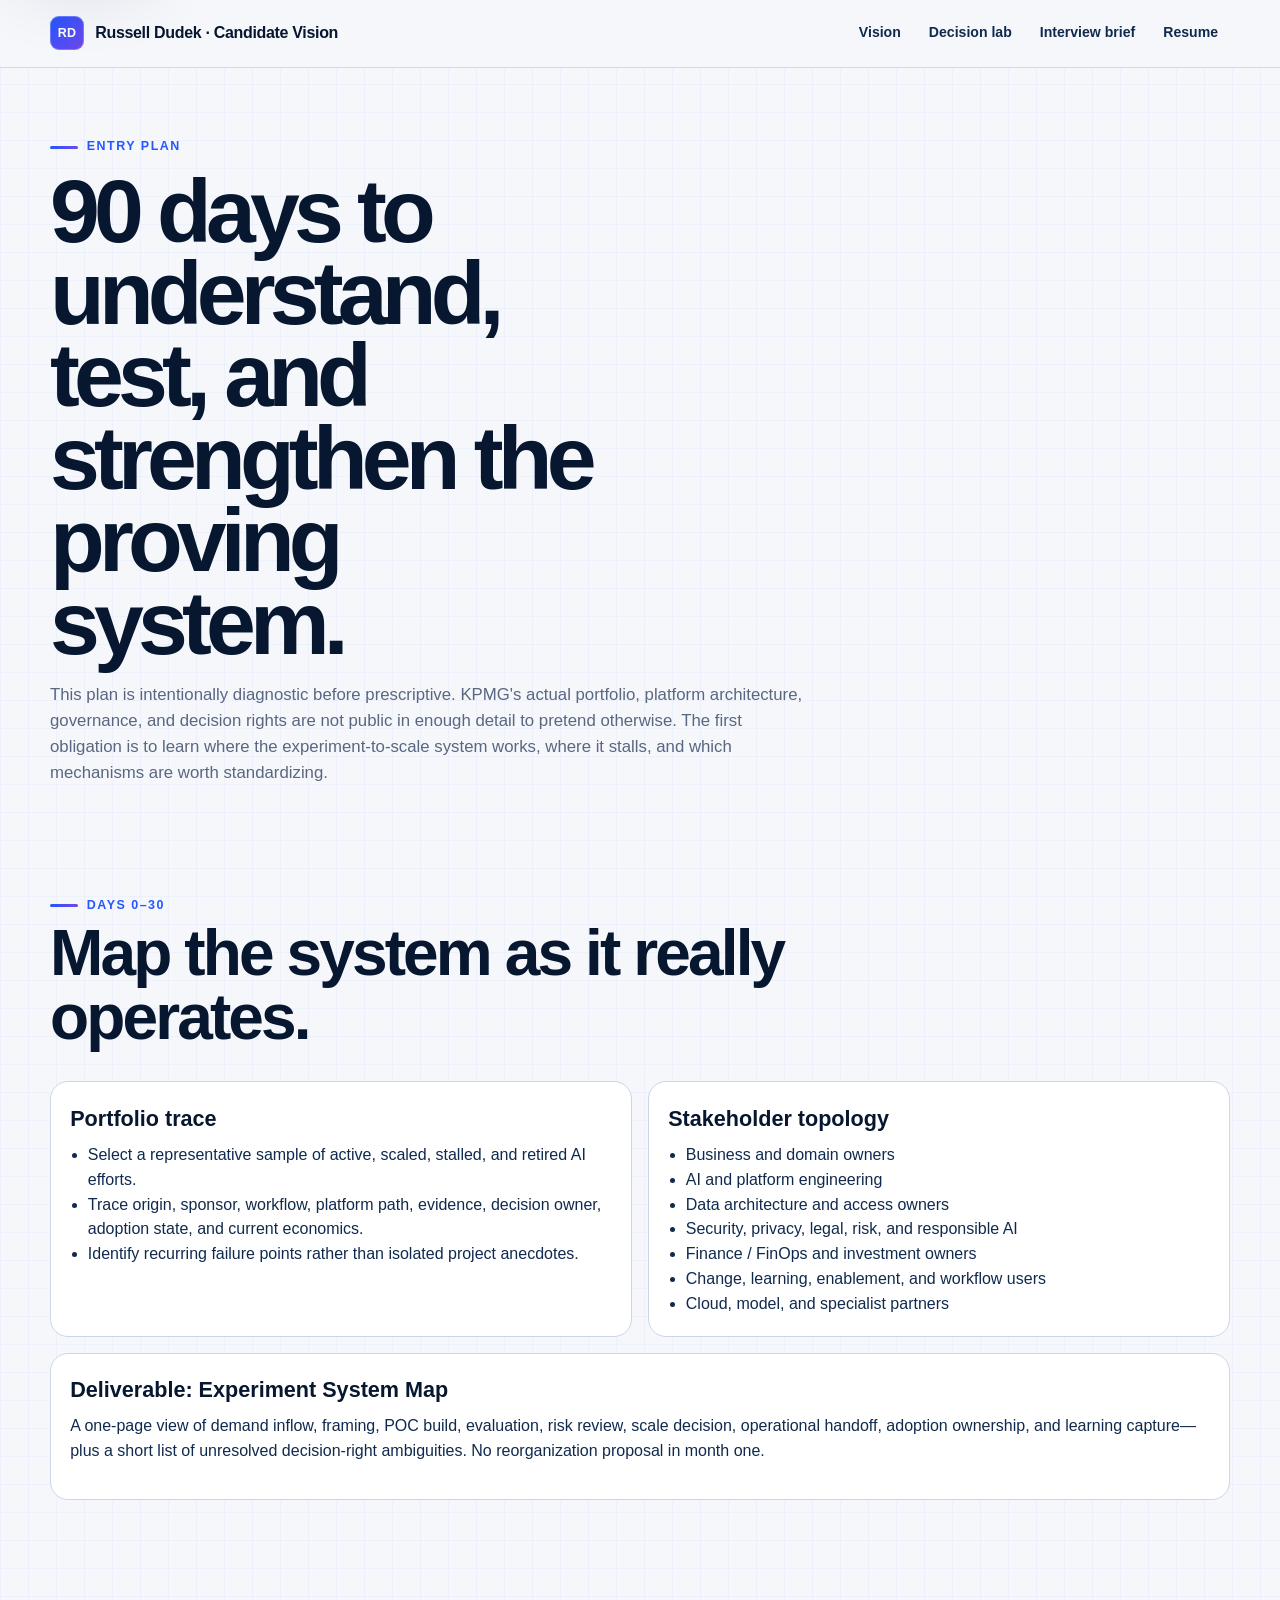
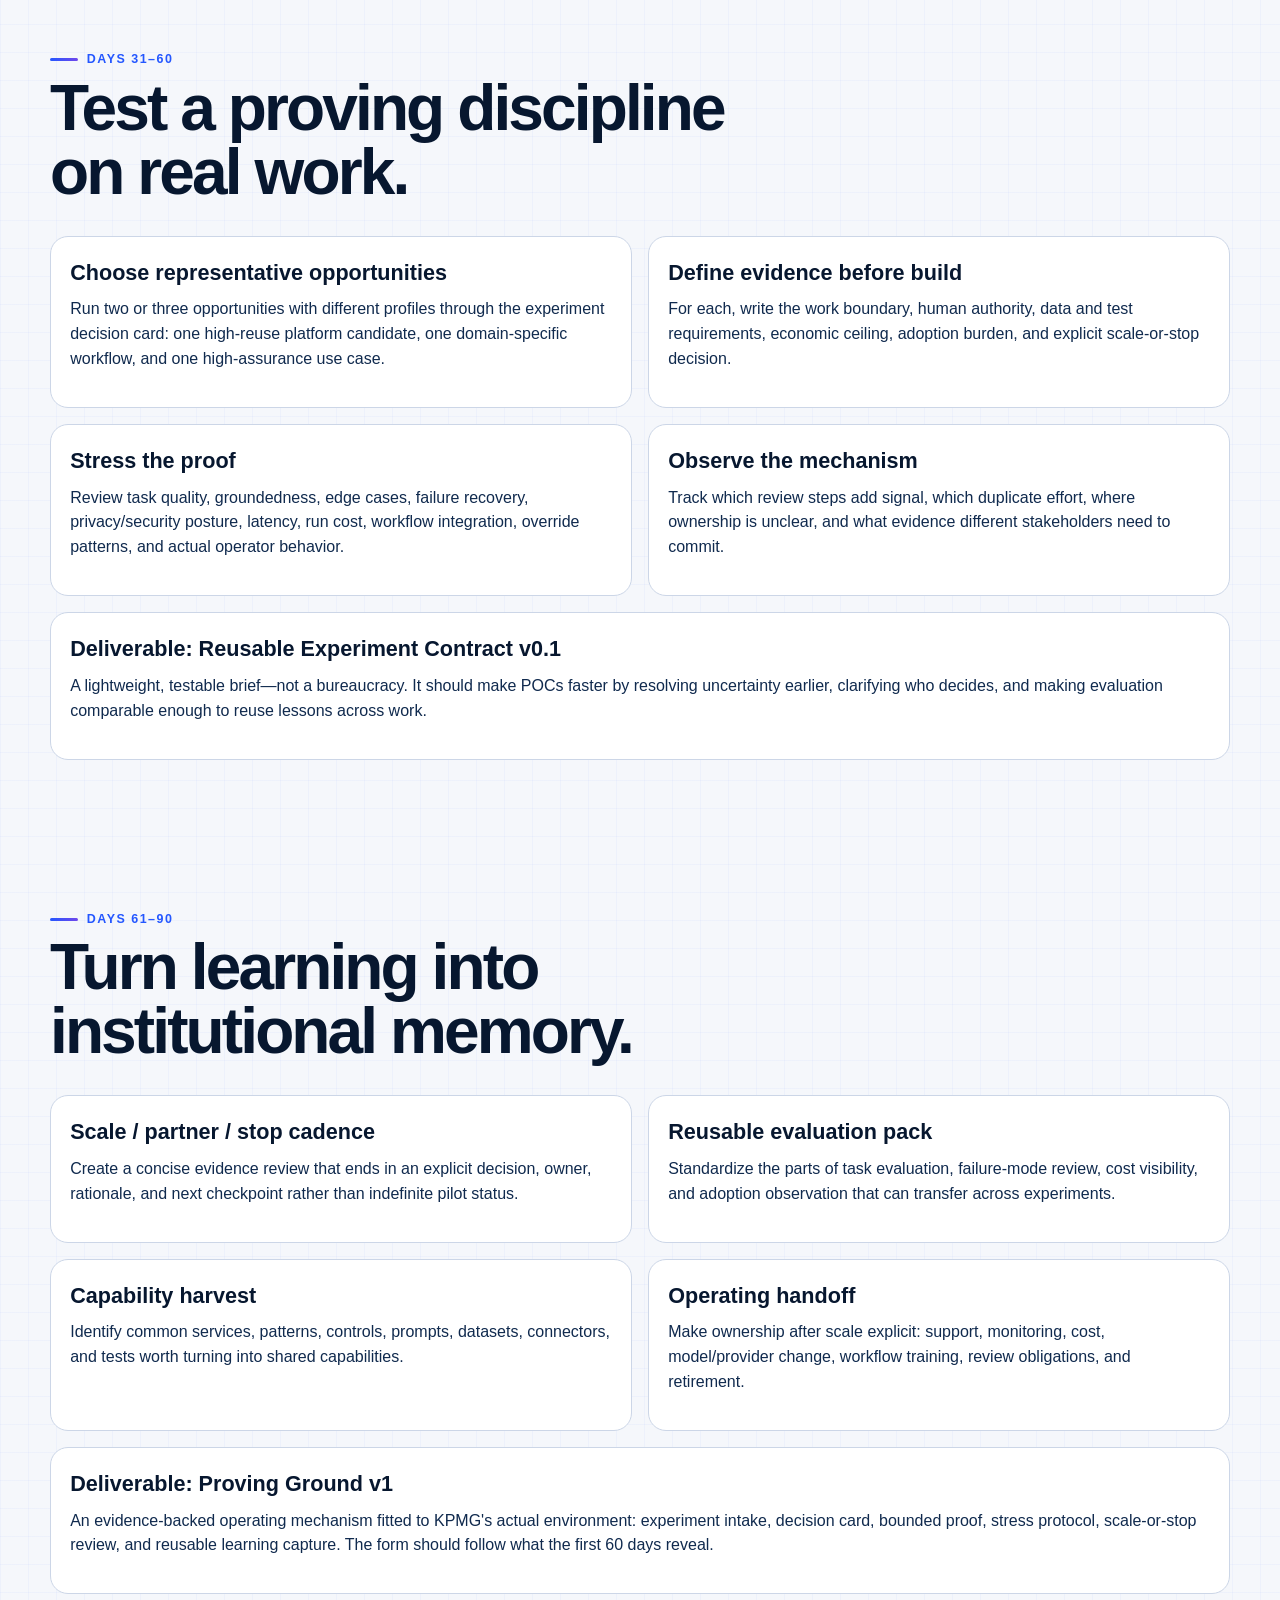
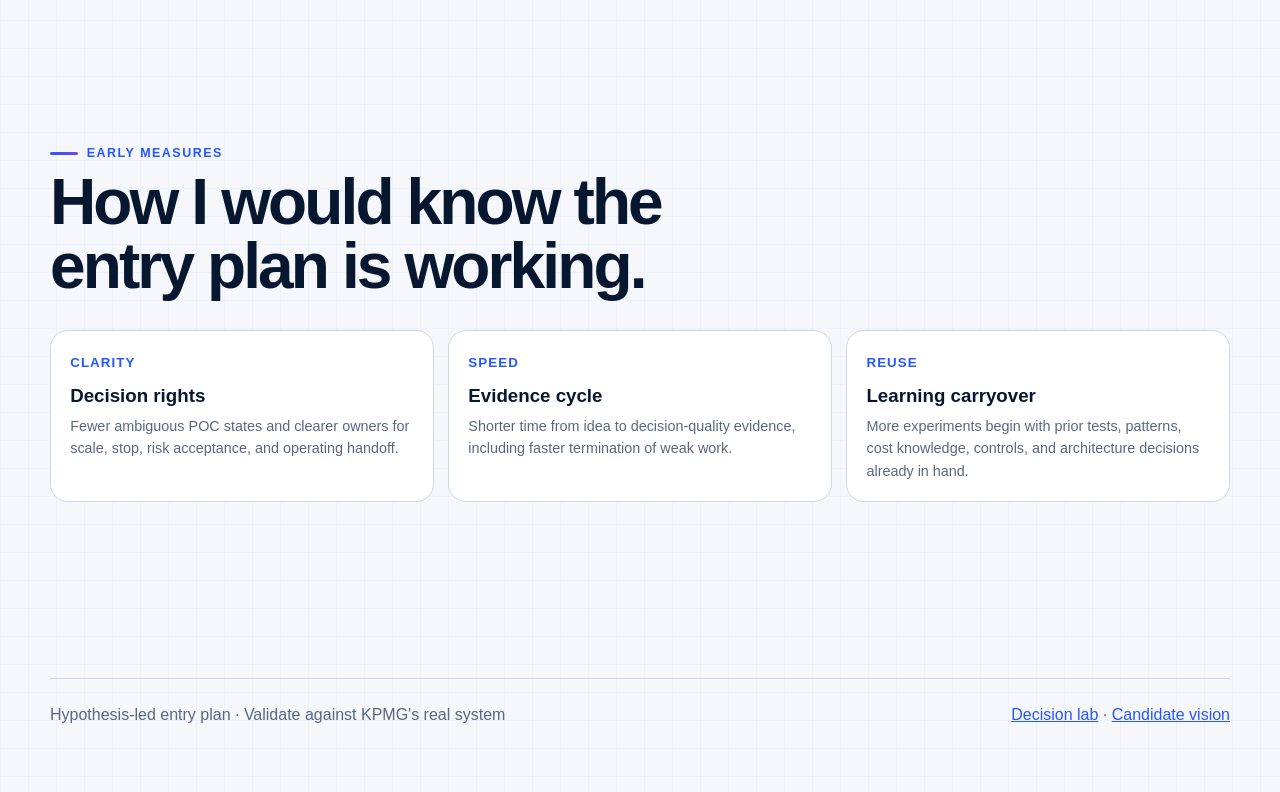
==== 90-day-plan.html @ 50b9fdf0 "Add role-specific 90-day entry plan" ====
<!doctype html>
<html lang="en">
<head><meta charset="utf-8"><meta name="viewport" content="width=device-width, initial-scale=1"><meta name="description" content="First 90-day entry plan for KPMG Associate Director, Technology Innovation candidate campaign."><title>90-Day Entry Plan | Russell Dudek</title><link rel="stylesheet" href="styles.css"></head>
<body>
<a class="skip-link" href="#main">Skip to content</a>
<nav class="site-nav" aria-label="Campaign navigation"><a class="brand" href="index.html"><span class="brand-mark" aria-hidden="true">RD</span><span>Russell Dudek · Candidate Vision</span></a><div class="nav-links"><a href="index.html">Vision</a><a href="decision-lab.html">Decision lab</a><a href="interview-brief.html">Interview brief</a><a href="resume.html">Resume</a></div></nav>
<main id="main" class="brief-page"><div class="shell">
  <div class="section-head"><span class="eyebrow">Entry plan</span><h1 style="max-width:12ch;font-size:clamp(3rem,7vw,6rem)">90 days to understand, test, and strengthen the proving system.</h1><p>This plan is intentionally diagnostic before prescriptive. KPMG's actual portfolio, platform architecture, governance, and decision rights are not public in enough detail to pretend otherwise. The first obligation is to learn where the experiment-to-scale system works, where it stalls, and which mechanisms are worth standardizing.</p></div>

  <section aria-labelledby="p1"><div class="section-head"><span class="eyebrow">Days 0–30</span><h2 id="p1">Map the system as it really operates.</h2></div><div class="brief-grid">
    <article class="brief-card"><h2>Portfolio trace</h2><ul><li>Select a representative sample of active, scaled, stalled, and retired AI efforts.</li><li>Trace origin, sponsor, workflow, platform path, evidence, decision owner, adoption state, and current economics.</li><li>Identify recurring failure points rather than isolated project anecdotes.</li></ul></article>
    <article class="brief-card"><h2>Stakeholder topology</h2><ul><li>Business and domain owners</li><li>AI and platform engineering</li><li>Data architecture and access owners</li><li>Security, privacy, legal, risk, and responsible AI</li><li>Finance / FinOps and investment owners</li><li>Change, learning, enablement, and workflow users</li><li>Cloud, model, and specialist partners</li></ul></article>
    <article class="brief-card wide"><h2>Deliverable: Experiment System Map</h2><p>A one-page view of demand inflow, framing, POC build, evaluation, risk review, scale decision, operational handoff, adoption ownership, and learning capture—plus a short list of unresolved decision-right ambiguities. No reorganization proposal in month one.</p></article>
  </div></section>

  <section aria-labelledby="p2"><div class="section-head"><span class="eyebrow">Days 31–60</span><h2 id="p2">Test a proving discipline on real work.</h2></div><div class="brief-grid">
    <article class="brief-card"><h2>Choose representative opportunities</h2><p>Run two or three opportunities with different profiles through the experiment decision card: one high-reuse platform candidate, one domain-specific workflow, and one high-assurance use case.</p></article>
    <article class="brief-card"><h2>Define evidence before build</h2><p>For each, write the work boundary, human authority, data and test requirements, economic ceiling, adoption burden, and explicit scale-or-stop decision.</p></article>
    <article class="brief-card"><h2>Stress the proof</h2><p>Review task quality, groundedness, edge cases, failure recovery, privacy/security posture, latency, run cost, workflow integration, override patterns, and actual operator behavior.</p></article>
    <article class="brief-card"><h2>Observe the mechanism</h2><p>Track which review steps add signal, which duplicate effort, where ownership is unclear, and what evidence different stakeholders need to commit.</p></article>
    <article class="brief-card wide"><h2>Deliverable: Reusable Experiment Contract v0.1</h2><p>A lightweight, testable brief—not a bureaucracy. It should make POCs faster by resolving uncertainty earlier, clarifying who decides, and making evaluation comparable enough to reuse lessons across work.</p></article>
  </div></section>

  <section aria-labelledby="p3"><div class="section-head"><span class="eyebrow">Days 61–90</span><h2 id="p3">Turn learning into institutional memory.</h2></div><div class="brief-grid">
    <article class="brief-card"><h2>Scale / partner / stop cadence</h2><p>Create a concise evidence review that ends in an explicit decision, owner, rationale, and next checkpoint rather than indefinite pilot status.</p></article>
    <article class="brief-card"><h2>Reusable evaluation pack</h2><p>Standardize the parts of task evaluation, failure-mode review, cost visibility, and adoption observation that can transfer across experiments.</p></article>
    <article class="brief-card"><h2>Capability harvest</h2><p>Identify common services, patterns, controls, prompts, datasets, connectors, and tests worth turning into shared capabilities.</p></article>
    <article class="brief-card"><h2>Operating handoff</h2><p>Make ownership after scale explicit: support, monitoring, cost, model/provider change, workflow training, review obligations, and retirement.</p></article>
    <article class="brief-card wide"><h2>Deliverable: Proving Ground v1</h2><p>An evidence-backed operating mechanism fitted to KPMG's actual environment: experiment intake, decision card, bounded proof, stress protocol, scale-or-stop review, and reusable learning capture. The form should follow what the first 60 days reveal.</p></article>
  </div></section>

  <section aria-labelledby="measures"><div class="section-head"><span class="eyebrow">Early measures</span><h2 id="measures">How I would know the entry plan is working.</h2></div><div class="scorecard-grid">
    <article class="score-item"><small>Clarity</small><h3>Decision rights</h3><p>Fewer ambiguous POC states and clearer owners for scale, stop, risk acceptance, and operating handoff.</p></article>
    <article class="score-item"><small>Speed</small><h3>Evidence cycle</h3><p>Shorter time from idea to decision-quality evidence, including faster termination of weak work.</p></article>
    <article class="score-item"><small>Reuse</small><h3>Learning carryover</h3><p>More experiments begin with prior tests, patterns, cost knowledge, controls, and architecture decisions already in hand.</p></article>
  </div></section>
</div></main>
<footer class="site-footer"><div class="shell footer-grid"><span>Hypothesis-led entry plan · Validate against KPMG's real system</span><span><a href="decision-lab.html">Decision lab</a> · <a href="index.html">Candidate vision</a></span></div></footer>
</body></html>
---- styles.css ----
:root {
  --ink: #07172f;
  --ink-2: #102a4e;
  --blue: #2457ff;
  --blue-2: #4d76ff;
  --violet: #7047eb;
  --lavender: #e9e6ff;
  --sky: #eaf2ff;
  --mint: #dff8f0;
  --amber: #fff0c9;
  --paper: #ffffff;
  --fog: #f5f7fb;
  --line: #ccd6e7;
  --muted: #5a6780;
  --shadow: 0 20px 70px rgba(7, 23, 47, 0.12);
  --radius-lg: 28px;
  --radius-md: 18px;
  --radius-sm: 12px;
}

* { box-sizing: border-box; }
html { scroll-behavior: smooth; }
body {
  margin: 0;
  color: var(--ink);
  background:
    linear-gradient(rgba(36,87,255,.035) 1px, transparent 1px),
    linear-gradient(90deg, rgba(36,87,255,.035) 1px, transparent 1px),
    var(--fog);
  background-size: 28px 28px;
  font-family: Inter, ui-sans-serif, -apple-system, BlinkMacSystemFont, "Segoe UI", sans-serif;
  line-height: 1.55;
}

a { color: inherit; }
a:focus-visible, button:focus-visible, input:focus-visible {
  outline: 3px solid var(--violet);
  outline-offset: 3px;
}
.skip-link { position: fixed; left: 1rem; top: -5rem; z-index: 999; background: var(--paper); padding: .8rem 1rem; border-radius: 999px; box-shadow: var(--shadow); }
.skip-link:focus { top: 1rem; }
.site-nav { position: sticky; top: 0; z-index: 50; display: flex; align-items: center; justify-content: space-between; gap: 1rem; padding: .85rem max(1rem, calc((100vw - 1180px)/2)); background: rgba(245,247,251,.92); border-bottom: 1px solid rgba(204,214,231,.9); backdrop-filter: blur(16px); }
.brand { display: inline-flex; align-items: center; gap: .7rem; text-decoration: none; font-weight: 800; letter-spacing: -.02em; }
.brand-mark { width: 34px; height: 34px; border-radius: 9px; display: grid; place-items: center; color: white; background: linear-gradient(135deg, var(--blue), var(--violet)); box-shadow: inset 0 0 0 1px rgba(255,255,255,.25); font-size: .78rem; letter-spacing: .02em; }
.nav-links { display: flex; align-items: center; gap: .25rem; flex-wrap: wrap; justify-content: flex-end; }
.nav-links a { text-decoration: none; padding: .55rem .75rem; border-radius: 999px; font-size: .88rem; font-weight: 650; color: var(--ink-2); }
.nav-links a:hover { background: var(--paper); }
.shell { width: min(1180px, calc(100% - 2rem)); margin: 0 auto; }
.hero { padding: 6rem 0 3.5rem; }
.hero-grid { display: grid; grid-template-columns: minmax(0, 1.15fr) minmax(330px, .85fr); gap: 2rem; align-items: center; }
.eyebrow { display: inline-flex; align-items: center; gap: .55rem; text-transform: uppercase; letter-spacing: .12em; font-size: .78rem; font-weight: 800; color: var(--blue); }
.eyebrow::before { content: ""; width: 28px; height: 3px; background: linear-gradient(90deg, var(--blue), var(--violet)); border-radius: 99px; }
h1, h2, h3, p { margin-top: 0; }
h1 { margin: .8rem 0 1.1rem; font-size: clamp(3.2rem, 7vw, 6.7rem); line-height: .92; letter-spacing: -.065em; max-width: 10ch; }
.hero-lede { max-width: 64ch; font-size: clamp(1.05rem, 1.5vw, 1.25rem); color: var(--muted); }
.hero-actions { display: flex; gap: .8rem; flex-wrap: wrap; margin-top: 1.5rem; }
.btn { display: inline-flex; align-items: center; justify-content: center; gap: .5rem; min-height: 46px; padding: .75rem 1rem; border: 1px solid var(--ink); border-radius: 999px; text-decoration: none; font-weight: 800; transition: transform .18s ease, box-shadow .18s ease; }
.btn:hover { transform: translateY(-2px); box-shadow: 0 8px 22px rgba(7,23,47,.13); }
.btn-primary { background: var(--ink); color: white; }
.btn-secondary { background: white; }
.proving-stage { position: relative; min-height: 510px; border: 1px solid var(--line); border-radius: var(--radius-lg); background: radial-gradient(circle at 70% 18%, rgba(112,71,235,.28), transparent 26%), radial-gradient(circle at 28% 72%, rgba(36,87,255,.18), transparent 32%), white; box-shadow: var(--shadow); overflow: hidden; }
.proving-stage::after { content: ""; position: absolute; inset: 18px; border: 1px dashed rgba(36,87,255,.28); border-radius: 20px; pointer-events: none; }
.stage-label { position: absolute; top: 30px; left: 30px; z-index: 2; padding: .45rem .65rem; border-radius: 999px; background: var(--ink); color: white; font-size: .75rem; font-weight: 800; letter-spacing: .08em; text-transform: uppercase; }
.stage-rail { position: absolute; inset: 88px 34px 36px; display: grid; gap: 12px; }
.stage-step { display: grid; grid-template-columns: 58px 1fr auto; gap: .75rem; align-items: center; padding: .7rem .8rem; border: 1px solid var(--line); border-radius: 14px; background: rgba(255,255,255,.9); transform: translateX(var(--shift, 0)); }
.stage-step b { font-size: .76rem; letter-spacing: .09em; color: var(--blue); }
.stage-step span { font-weight: 800; }
.stage-step em { font-style: normal; color: var(--muted); font-size: .8rem; }
.stage-step:nth-child(2) { --shift: 12px; }
.stage-step:nth-child(3) { --shift: 24px; }
.stage-step:nth-child(4) { --shift: 12px; }
.stage-step:nth-child(5) { --shift: 0; }
.stage-output { position: absolute; right: 38px; bottom: 32px; z-index: 3; width: 190px; padding: .85rem; border-radius: 16px; color: white; background: linear-gradient(135deg, var(--blue), var(--violet)); box-shadow: 0 16px 42px rgba(36,87,255,.28); }
.stage-output small { display: block; text-transform: uppercase; letter-spacing: .12em; opacity: .8; }
.stage-output strong { display: block; font-size: 1.1rem; line-height: 1.15; margin-top: .25rem; }
.signal-strip { display: grid; grid-template-columns: repeat(3, 1fr); gap: 1px; background: var(--line); border: 1px solid var(--line); border-radius: 22px; overflow: hidden; margin: 1.5rem 0 0; }
.signal { background: white; padding: 1.2rem; }
.signal strong { display: block; font-size: clamp(1.35rem, 3vw, 2.2rem); letter-spacing: -.04em; }
.signal span { display: block; color: var(--muted); font-size: .88rem; }
.signal a { color: var(--blue); text-underline-offset: 3px; }
section { padding: 4.5rem 0; }
.section-head { max-width: 760px; margin-bottom: 2rem; }
.section-head h2 { margin: .4rem 0 .75rem; font-size: clamp(2.2rem, 5vw, 4rem); line-height: 1; letter-spacing: -.045em; }
.section-head p { font-size: 1.05rem; color: var(--muted); }
.mandate-panel { display: grid; grid-template-columns: .72fr 1.28fr; gap: 1px; border: 1px solid var(--line); background: var(--line); border-radius: var(--radius-lg); overflow: hidden; }
.mandate-panel > div { background: white; padding: clamp(1.5rem, 4vw, 3rem); }
.mandate-label { color: var(--muted); font-size: .9rem; }
.mandate-title { font-size: clamp(2rem, 4vw, 3.4rem); line-height: 1.02; letter-spacing: -.04em; }
.mandate-copy { font-size: 1.12rem; color: var(--ink-2); }
.tension-table { border-top: 1px solid var(--ink); }
.tension-row { display: grid; grid-template-columns: 64px 1fr 36px 1fr; gap: 1rem; align-items: center; padding: 1.15rem 0; border-bottom: 1px solid var(--line); }
.tension-row .num { font-weight: 900; color: var(--blue); }
.tension-row .versus { text-align: center; color: var(--violet); font-weight: 900; }
.tension-row strong { font-size: 1.05rem; }
.lab-layout { display: grid; grid-template-columns: minmax(0,.82fr) minmax(0,1.18fr); gap: 1.2rem; align-items: start; }
.lab-note { position: sticky; top: 90px; background: var(--ink); color: white; border-radius: var(--radius-lg); padding: 1.6rem; }
.lab-note h3 { font-size: 1.6rem; margin-bottom: .6rem; }
.lab-note p { color: #cbd6e8; }
.lab-note .hypothesis { display: inline-block; margin-top: .8rem; color: var(--ink); background: var(--amber); padding: .4rem .55rem; border-radius: 8px; font-size: .76rem; font-weight: 900; letter-spacing: .08em; text-transform: uppercase; }
.boundary-list { display: grid; gap: .8rem; }
.boundary { display: grid; grid-template-columns: 52px 1fr; gap: 1rem; padding: 1.15rem; background: white; border: 1px solid var(--line); border-radius: var(--radius-md); }
.boundary .index { width: 52px; height: 52px; display: grid; place-items: center; border-radius: 14px; background: var(--sky); color: var(--blue); font-weight: 900; }
.boundary h3 { margin-bottom: .25rem; }
.boundary p { color: var(--muted); margin-bottom: 0; }
.model-track { position: relative; display: grid; grid-template-columns: repeat(5, 1fr); gap: .8rem; }
.model-track::before { content: ""; position: absolute; left: 5%; right: 5%; top: 37px; height: 2px; background: linear-gradient(90deg, var(--blue), var(--violet)); z-index: -1; }
.model-step { background: white; border: 1px solid var(--line); border-radius: 18px; padding: 1rem; min-height: 220px; }
.model-step .dot { width: 44px; height: 44px; border-radius: 50%; display: grid; place-items: center; color: white; background: linear-gradient(135deg,var(--blue),var(--violet)); font-weight: 900; margin-bottom: 1.8rem; }
.model-step h3 { font-size: 1.1rem; letter-spacing: .05em; }
.model-step p { color: var(--muted); font-size: .9rem; }
.scorecard-grid { display: grid; grid-template-columns: repeat(3, 1fr); gap: .9rem; }
.score-item { padding: 1.2rem; border-radius: var(--radius-md); border: 1px solid var(--line); background: white; }
.score-item small { color: var(--blue); font-weight: 900; letter-spacing: .08em; text-transform: uppercase; }
.score-item h3 { margin: .35rem 0; }
.score-item p { color: var(--muted); margin-bottom: 0; font-size: .9rem; }
.evidence-rail { position: relative; display: grid; gap: .8rem; }
.evidence-rail::before { content:""; position:absolute; left: 28px; top: 20px; bottom: 20px; width: 2px; background: var(--line); }
.evidence-item { display: grid; grid-template-columns: 58px 170px 1fr; gap: 1rem; align-items: start; position: relative; }
.evidence-dot { width: 58px; height: 58px; display:grid; place-items:center; border-radius: 16px; background: var(--paper); border: 1px solid var(--line); font-weight:900; color: var(--blue); z-index:1; }
.evidence-meta { padding-top: .35rem; }
.evidence-meta strong { display:block; }
.evidence-meta span { color: var(--muted); font-size: .86rem; }
.evidence-copy { background: white; border:1px solid var(--line); border-radius: 16px; padding: 1rem 1.1rem; }
.evidence-copy p { margin:0; color: var(--ink-2); }
.timeline { display: grid; grid-template-columns: repeat(3,1fr); gap: .9rem; }
.phase { border:1px solid var(--line); border-radius: var(--radius-md); background: white; overflow:hidden; }
.phase-head { padding: 1rem 1.1rem; background: linear-gradient(135deg,var(--sky),var(--lavender)); }
.phase-head small { font-weight:900; color:var(--blue); text-transform:uppercase; letter-spacing:.08em; }
.phase-head h3 { margin:.25rem 0 0; }
.phase-body { padding:1rem 1.1rem; }
.phase-body ul { margin:.2rem 0 0; padding-left: 1.1rem; }
.phase-body li { margin:.45rem 0; }
.objection-sheet { display:grid; grid-template-columns: .8fr 1.2fr; gap:1px; background:var(--line); border:1px solid var(--line); border-radius: var(--radius-lg); overflow:hidden; }
.objection-sheet > div { background:white; padding:clamp(1.4rem,4vw,2.5rem); }
.risk-stamp { display:inline-block; padding:.4rem .55rem; border:2px solid #b14242; color:#9d3030; transform:rotate(-2deg); font-weight:900; letter-spacing:.1em; text-transform:uppercase; font-size:.78rem; }
.objection-sheet blockquote { margin:1rem 0 0; font-size:clamp(1.45rem,3vw,2.2rem); line-height:1.15; letter-spacing:-.025em; }
.objection-answer h3 { font-size:1.45rem; }
.objection-answer p { color:var(--ink-2); }
.question-stack { counter-reset:q; display:grid; gap:.6rem; }
.question { counter-increment:q; display:grid; grid-template-columns: 56px 1fr; gap:1rem; padding:1rem; border:1px solid var(--line); border-radius:14px; background:white; }
.question::before { content: counter(q, decimal-leading-zero); display:grid; place-items:center; width:44px; height:44px; border-radius:12px; background:var(--ink); color:white; font-weight:900; }
.question p { margin:.3rem 0 0; font-weight:700; }
.source-list { display:grid; gap:.55rem; }
.source-list a { display:block; padding:.8rem 1rem; border:1px solid var(--line); border-radius:12px; background:white; color:var(--blue); text-underline-offset:3px; }
.site-footer { padding:2.5rem 0 4rem; color:var(--muted); }
.footer-grid { display:flex; justify-content:space-between; gap:1rem; border-top:1px solid var(--line); padding-top:1.5rem; }
.footer-grid a { color:var(--blue); }
.lab-page { padding: 4.5rem 0; }
.decision-shell { display:grid; grid-template-columns:minmax(0,1fr) 380px; gap:1.2rem; align-items:start; }
.slider-card, .route-card { background:white; border:1px solid var(--line); border-radius:var(--radius-lg); box-shadow:var(--shadow); }
.slider-card { padding:1.5rem; }
.control { padding:1rem 0; border-bottom:1px solid var(--line); }
.control:last-child { border-bottom:0; }
.control-top { display:flex; justify-content:space-between; gap:1rem; align-items:baseline; }
.control-top label { font-weight:850; }
.control-top output { color:var(--blue); font-weight:900; }
.control p { margin:.25rem 0 .6rem; color:var(--muted); font-size:.88rem; }
input[type="range"] { width:100%; accent-color: var(--blue); }
.route-card { position:sticky; top:90px; overflow:hidden; }
.route-head { padding:1.3rem; color:white; background:linear-gradient(135deg,var(--blue),var(--violet)); }
.route-head small { text-transform:uppercase; letter-spacing:.1em; font-weight:900; opacity:.8; }
.route-head h2 { margin:.3rem 0 0; font-size:2.1rem; line-height:1; letter-spacing:-.04em; }
.route-body { padding:1.3rem; }
.route-body p { color:var(--ink-2); }
.evidence-checks { display:grid; gap:.55rem; margin-top:1rem; }
.check { padding:.65rem .75rem; background:var(--fog); border-radius:10px; font-size:.88rem; }
.check::before { content:"□"; margin-right:.55rem; color:var(--blue); font-weight:900; }
.disclaimer { margin-top:1rem; padding:.8rem; border:1px solid #e5ce8e; background:#fff8df; border-radius:12px; font-size:.82rem; }
.doc-body { background:#dfe5ef; }
.doc-wrap { padding:2rem 1rem 4rem; }
.print-actions { width:min(8.5in,100%); margin:0 auto .8rem; display:flex; justify-content:space-between; gap:.8rem; flex-wrap:wrap; align-items:center; }
.print-actions a, .print-actions button { border:1px solid var(--ink); background:white; color:var(--ink); padding:.6rem .85rem; border-radius:999px; font:inherit; font-weight:800; text-decoration:none; cursor:pointer; }
.print-page, .letter-page { width:min(8.5in,100%); margin:0 auto 1rem; background:white; box-shadow:0 14px 45px rgba(7,23,47,.16); position:relative; overflow:hidden; }
.print-page { min-height:11in; padding:.48in .52in; }
.letter-page { min-height:11in; padding:.6in .65in; }
.resume-header { display:grid; grid-template-columns:1fr auto; gap:.3rem 1rem; align-items:end; border-bottom:3px solid var(--ink); padding-bottom:.14in; }
.resume-header h1 { max-width:none; font-size:28pt; margin:0; line-height:1; letter-spacing:-.035em; }
.resume-header .identity { margin:.05in 0 0; color:var(--blue); font-weight:800; font-size:11pt; }
.resume-header .loc { text-align:right; font-size:9.5pt; color:var(--muted); }
.resume-header .loc a { color:var(--blue); }
.resume-summary { margin:.15in 0 .12in; font-size:9.9pt; line-height:1.38; color:var(--ink-2); }
.resume-section { margin-top:.12in; padding:0; }
.resume-section h2 { margin:0 0 .06in; font-size:10.5pt; letter-spacing:.1em; text-transform:uppercase; color:var(--blue); border-bottom:1px solid var(--line); padding-bottom:.035in; }
.capabilities { display:grid; grid-template-columns:repeat(3,1fr); gap:.045in .12in; font-size:8.7pt; }
.capability { padding:.045in .06in; background:var(--fog); border-left:3px solid var(--blue); }
.role { margin:.1in 0 0; }
.role-head { display:grid; grid-template-columns:1fr auto; gap:.06in; align-items:baseline; }
.role-head h3 { margin:0; font-size:10.4pt; line-height:1.2; }
.role-head h3 span { font-weight:600; color:var(--muted); }
.role-head time { font-size:8.7pt; color:var(--muted); font-weight:700; }
.role ul { margin:.04in 0 0; padding-left:.17in; font-size:8.85pt; line-height:1.34; }
.role li { margin:.025in 0; }
.page-num { position:absolute; right:.52in; bottom:.27in; font-size:8pt; color:var(--muted); }
.resume-grid-2 { display:grid; grid-template-columns:1.18fr .82fr; gap:.24in; }
.mini-list { margin:.04in 0 0; padding-left:.16in; font-size:8.8pt; line-height:1.35; }
.mini-list li { margin:.03in 0; }
.fact-box { border:1px solid var(--line); border-radius:10px; padding:.1in .12in; margin-bottom:.1in; }
.fact-box h3 { margin:0 0 .04in; font-size:9.5pt; }
.fact-box p, .fact-box li { font-size:8.6pt; line-height:1.32; }
.fact-box p { margin:0; }
.fact-box ul { margin:.03in 0 0; padding-left:.15in; }
.transparency-note { margin-top:.12in; padding:.11in .13in; border:1px solid #e1c96f; background:#fff9e7; font-size:8.7pt; line-height:1.35; }
.letter-head { display:flex; justify-content:space-between; gap:1rem; border-bottom:3px solid var(--ink); padding-bottom:.18in; margin-bottom:.25in; }
.letter-head h1 { font-size:26pt; max-width:none; margin:0; letter-spacing:-.04em; }
.letter-head p { margin:0; text-align:right; color:var(--muted); font-size:9.5pt; }
.letter-meta { color:var(--blue); font-weight:850; text-transform:uppercase; letter-spacing:.09em; font-size:9pt; margin-bottom:.14in; }
.letter-page .salutation { margin-bottom:.14in; font-size:10.5pt; }
.letter-copy { font-size:10pt; line-height:1.48; color:var(--ink-2); }
.letter-copy p { margin:0 0 .14in; }
.letter-copy strong { color:var(--ink); }
.signature { margin-top:.22in; }
.signature strong { display:block; font-size:11pt; }
.letter-links { position:absolute; left:.65in; right:.65in; bottom:.35in; display:flex; gap:1rem; font-size:8.5pt; color:var(--blue); border-top:1px solid var(--line); padding-top:.08in; }
.brief-page { padding:4rem 0; }
.brief-grid { display:grid; grid-template-columns:repeat(2,1fr); gap:1rem; }
.brief-card { background:white; border:1px solid var(--line); border-radius:var(--radius-md); padding:1.2rem; }
.brief-card.wide { grid-column:1/-1; }
.brief-card h2 { font-size:1.35rem; margin-bottom:.5rem; }
.brief-card p, .brief-card li { color:var(--ink-2); }
.brief-card ul { margin:.4rem 0 0; padding-left:1.1rem; }
@media (max-width: 900px) {
  .hero-grid, .mandate-panel, .lab-layout, .objection-sheet, .decision-shell { grid-template-columns:1fr; }
  .model-track { grid-template-columns:1fr 1fr; }
  .model-track::before { display:none; }
  .scorecard-grid, .timeline { grid-template-columns:1fr 1fr; }
  .lab-note, .route-card { position:static; }
  .evidence-item { grid-template-columns:58px 1fr; }
  .evidence-copy { grid-column:2; }
}
@media (max-width: 640px) {
  .site-nav { align-items:flex-start; }
  .nav-links { display:none; }
  .hero { padding-top:3.5rem; }
  h1 { font-size:clamp(3rem,16vw,4.8rem); }
  .proving-stage { min-height:460px; }
  .stage-step { grid-template-columns:45px 1fr; }
  .stage-step em { grid-column:2; }
  .signal-strip, .scorecard-grid, .timeline, .model-track { grid-template-columns:1fr; }
  .tension-row { grid-template-columns:42px 1fr; }
  .tension-row .versus { grid-column:2; text-align:left; }
  .tension-row strong:last-child { grid-column:2; }
  .evidence-item { grid-template-columns:48px 1fr; }
  .evidence-dot { width:48px; height:48px; }
  .evidence-rail::before { left:23px; }
  section { padding:3rem 0; }
  .footer-grid { flex-direction:column; }
}
@media (prefers-reduced-motion: reduce) {
  html { scroll-behavior:auto; }
  *, *::before, *::after { transition-duration:0.01ms !important; animation-duration:0.01ms !important; animation-iteration-count:1 !important; }
}
@media print {
  @page { size: Letter; margin: 0; }
  body.doc-body { background:white; }
  .site-nav, .print-actions { display:none !important; }
  .doc-wrap { padding:0; }
  .print-page { width:8.5in; height:11in; min-height:11in; margin:0; padding:.43in .48in; box-shadow:none; break-after:page; page-break-after:always; overflow:hidden; }
  .print-page:last-child { break-after:auto; page-break-after:auto; }
  .letter-page { width:8.5in; height:11in; min-height:11in; margin:0; padding:.58in .62in; box-shadow:none; overflow:hidden; }
  .letter-links { left:.62in; right:.62in; }
  .page-num { right:.48in; }
}
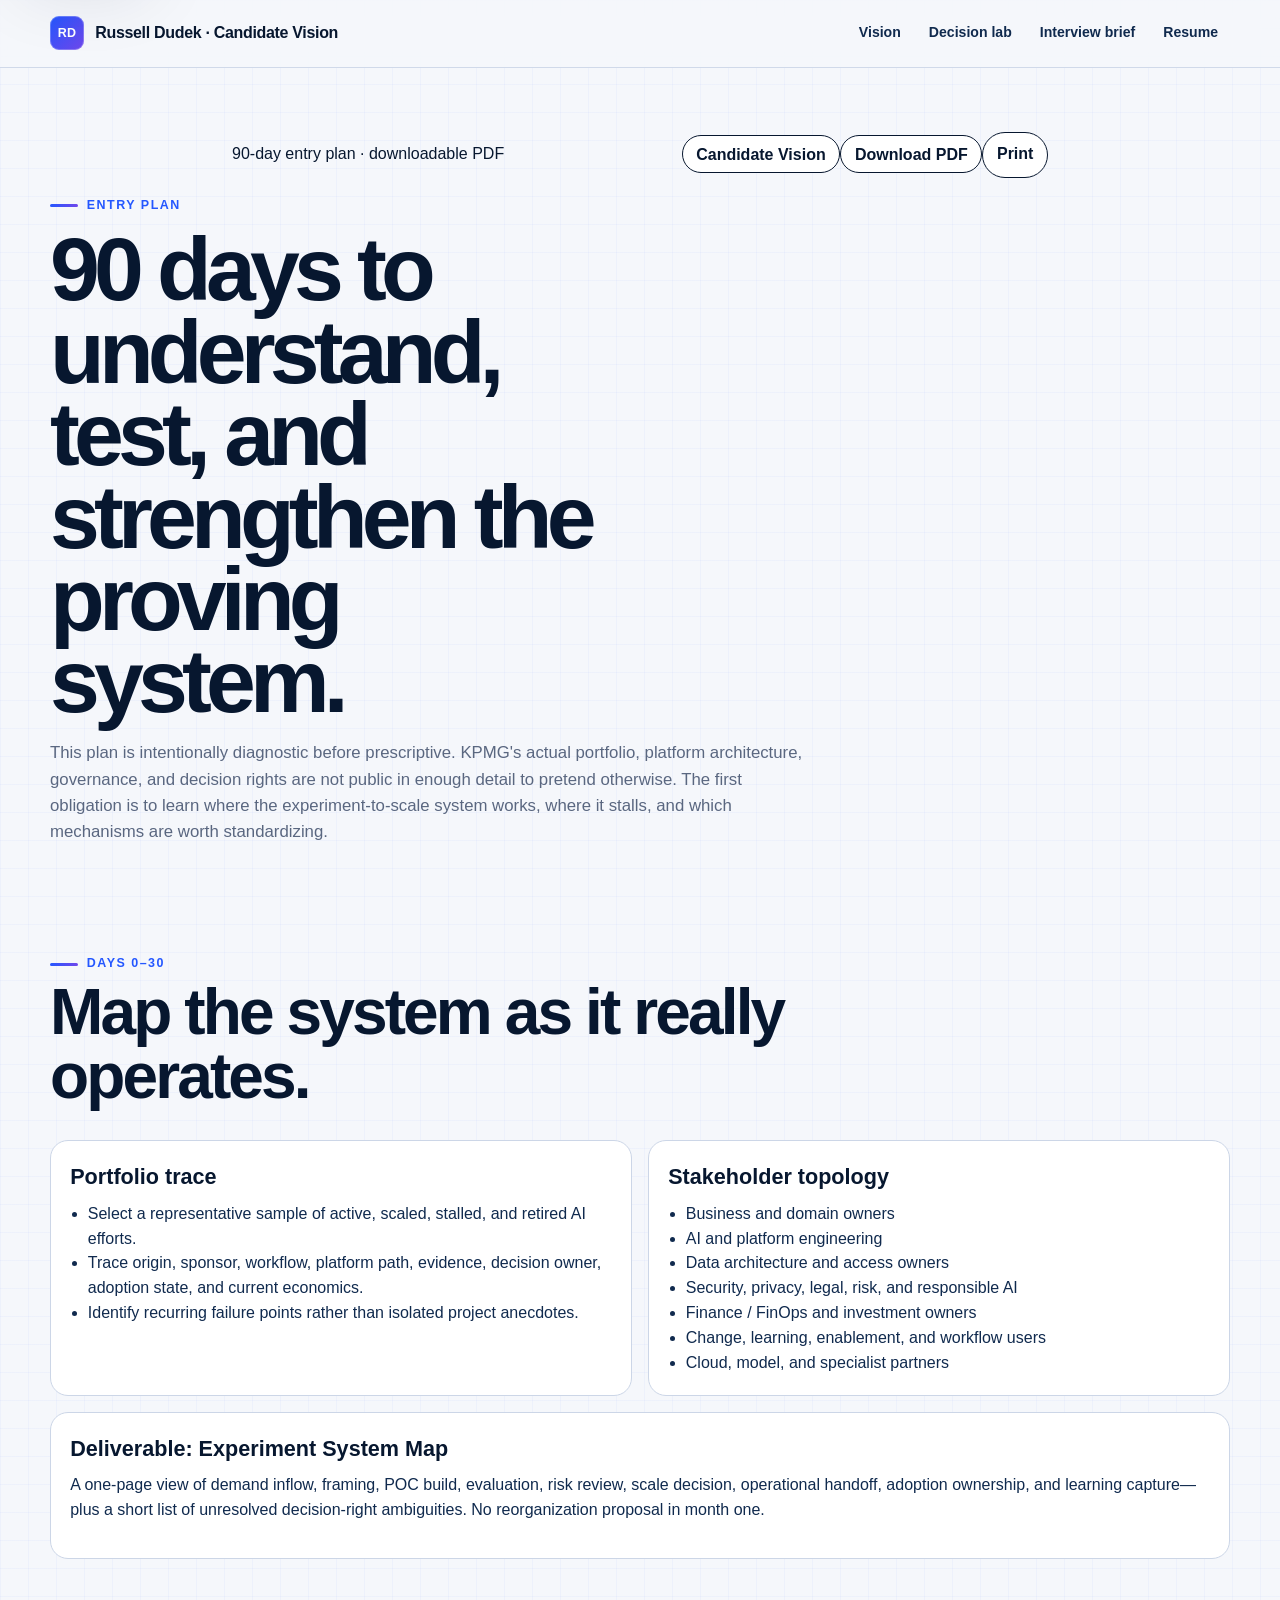
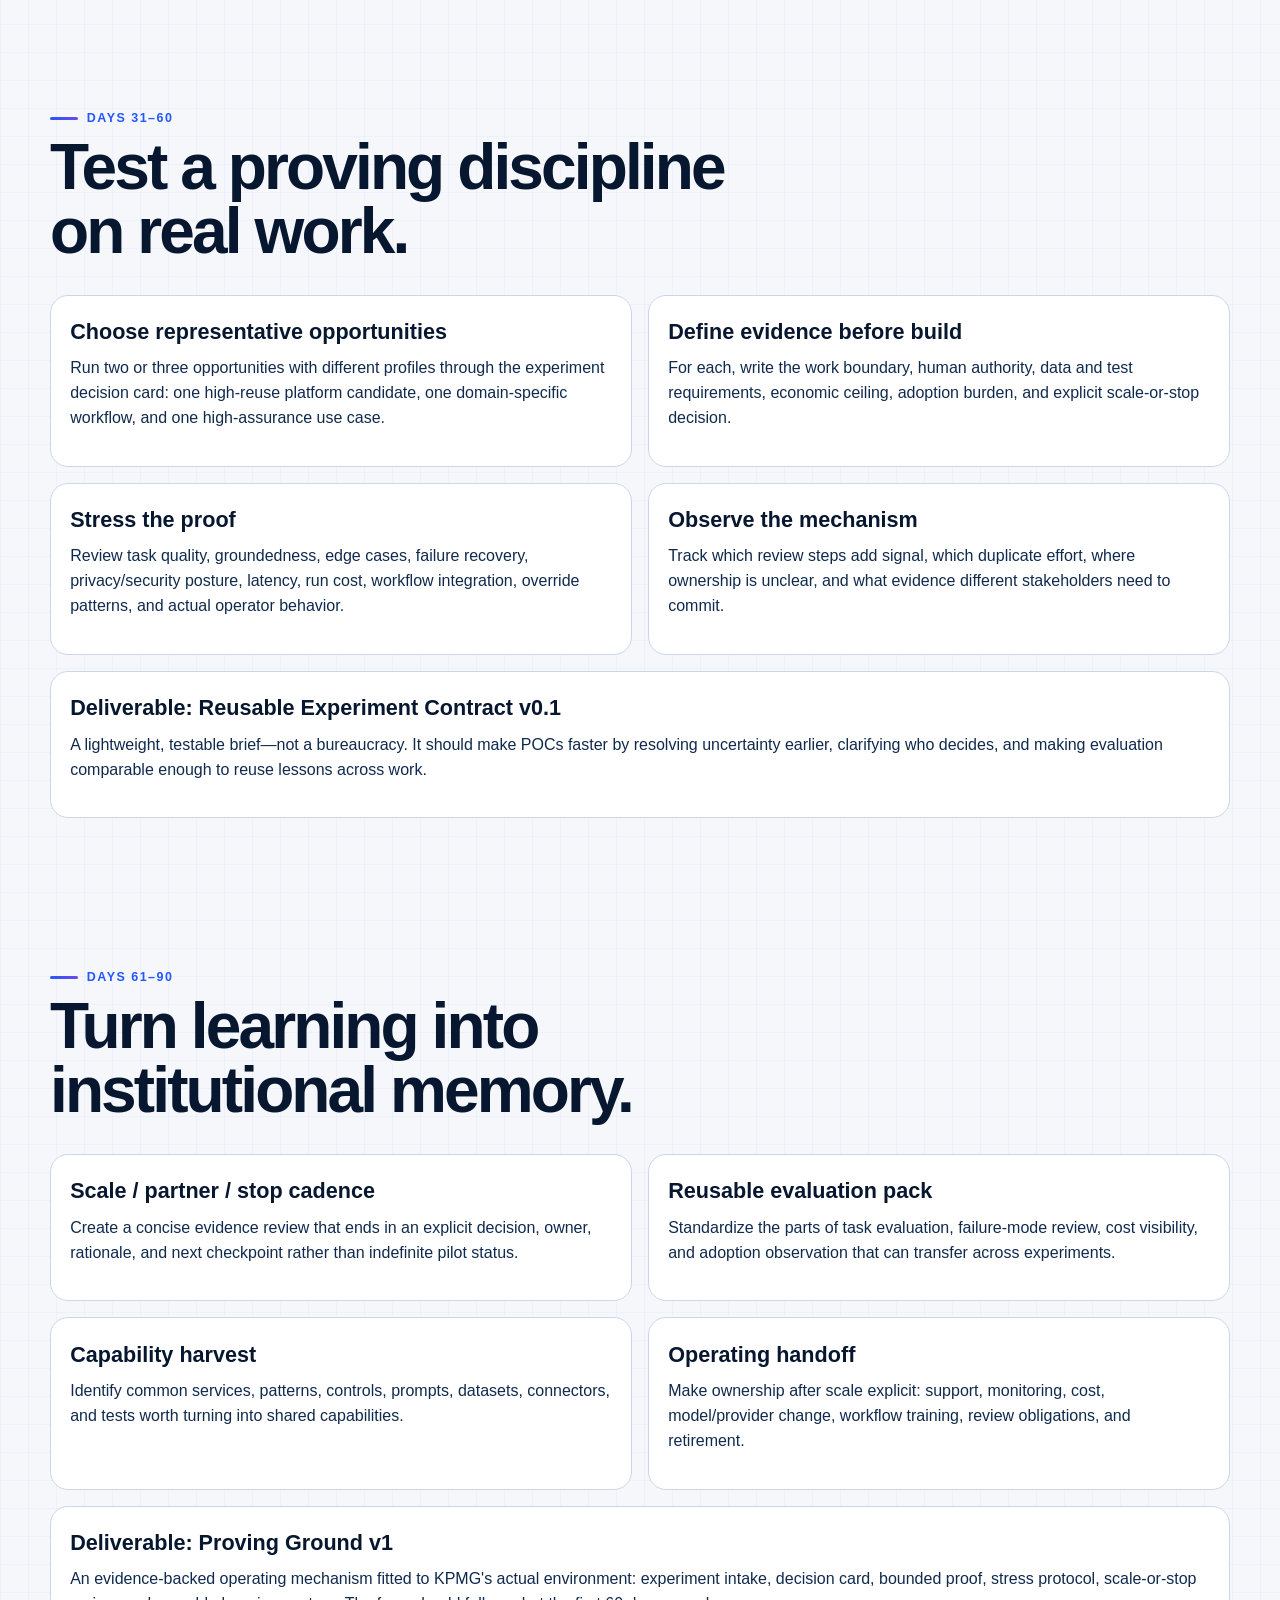
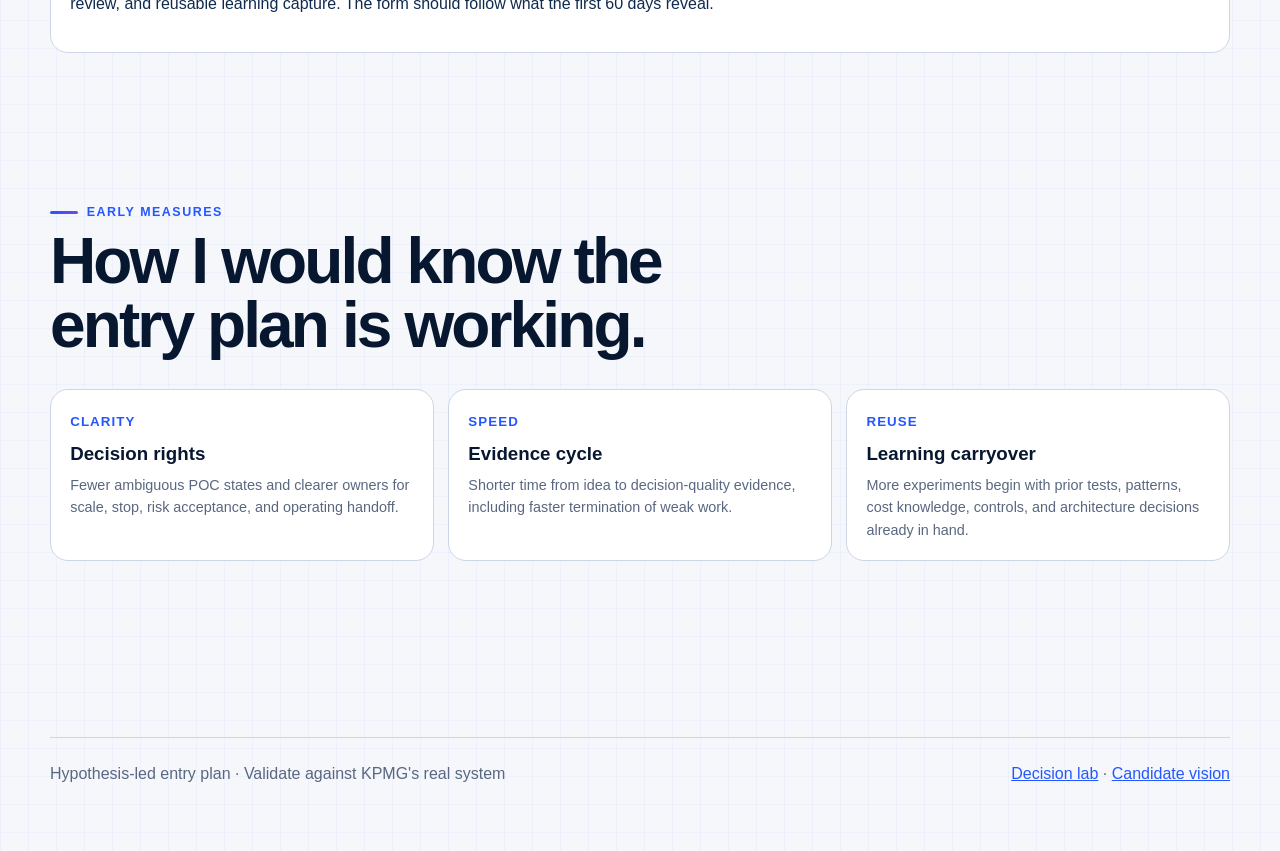
==== commit be166cf5: "Align KPMG campaign with current RoleForge contracts" ====
--- a/90-day-plan.html
+++ b/90-day-plan.html
@@ -1,39 +1,36 @@
-<!doctype html>
+<!DOCTYPE html>
+
 <html lang="en">
-<head><meta charset="utf-8"><meta name="viewport" content="width=device-width, initial-scale=1"><meta name="description" content="First 90-day entry plan for KPMG Associate Director, Technology Innovation candidate campaign."><title>90-Day Entry Plan | Russell Dudek</title><link rel="stylesheet" href="styles.css"></head>
-<body>
+<head><meta charset="utf-8"/><meta content="width=device-width, initial-scale=1" name="viewport"/><meta content="First 90-day entry plan for KPMG Associate Director, Technology Innovation candidate campaign." name="description"/><title>90-Day Entry Plan | Russell Dudek</title><link href="styles.css" rel="stylesheet"/><meta content="KPMG – Technology Innovation" name="roleforge:chat-name"/><meta content="KPMG" name="roleforge:company"/><meta content="Associate Director, Technology Innovation" name="roleforge:role"/><meta content="https://www.kpmguscareers.com/jobdetail/?jobId=134718-B&amp;srcCat=Job+Boards&amp;specSrc=LinkedIn" name="roleforge:job-posting"/><meta content="russelldudek/KPMG" name="roleforge:repository"/><meta content="US Letter" name="roleforge:page-size"/></head>
+<body class="report-body plan-report">
 <a class="skip-link" href="#main">Skip to content</a>
-<nav class="site-nav" aria-label="Campaign navigation"><a class="brand" href="index.html"><span class="brand-mark" aria-hidden="true">RD</span><span>Russell Dudek · Candidate Vision</span></a><div class="nav-links"><a href="index.html">Vision</a><a href="decision-lab.html">Decision lab</a><a href="interview-brief.html">Interview brief</a><a href="resume.html">Resume</a></div></nav>
-<main id="main" class="brief-page"><div class="shell">
-  <div class="section-head"><span class="eyebrow">Entry plan</span><h1 style="max-width:12ch;font-size:clamp(3rem,7vw,6rem)">90 days to understand, test, and strengthen the proving system.</h1><p>This plan is intentionally diagnostic before prescriptive. KPMG's actual portfolio, platform architecture, governance, and decision rights are not public in enough detail to pretend otherwise. The first obligation is to learn where the experiment-to-scale system works, where it stalls, and which mechanisms are worth standardizing.</p></div>
-
-  <section aria-labelledby="p1"><div class="section-head"><span class="eyebrow">Days 0–30</span><h2 id="p1">Map the system as it really operates.</h2></div><div class="brief-grid">
-    <article class="brief-card"><h2>Portfolio trace</h2><ul><li>Select a representative sample of active, scaled, stalled, and retired AI efforts.</li><li>Trace origin, sponsor, workflow, platform path, evidence, decision owner, adoption state, and current economics.</li><li>Identify recurring failure points rather than isolated project anecdotes.</li></ul></article>
-    <article class="brief-card"><h2>Stakeholder topology</h2><ul><li>Business and domain owners</li><li>AI and platform engineering</li><li>Data architecture and access owners</li><li>Security, privacy, legal, risk, and responsible AI</li><li>Finance / FinOps and investment owners</li><li>Change, learning, enablement, and workflow users</li><li>Cloud, model, and specialist partners</li></ul></article>
-    <article class="brief-card wide"><h2>Deliverable: Experiment System Map</h2><p>A one-page view of demand inflow, framing, POC build, evaluation, risk review, scale decision, operational handoff, adoption ownership, and learning capture—plus a short list of unresolved decision-right ambiguities. No reorganization proposal in month one.</p></article>
-  </div></section>
-
-  <section aria-labelledby="p2"><div class="section-head"><span class="eyebrow">Days 31–60</span><h2 id="p2">Test a proving discipline on real work.</h2></div><div class="brief-grid">
-    <article class="brief-card"><h2>Choose representative opportunities</h2><p>Run two or three opportunities with different profiles through the experiment decision card: one high-reuse platform candidate, one domain-specific workflow, and one high-assurance use case.</p></article>
-    <article class="brief-card"><h2>Define evidence before build</h2><p>For each, write the work boundary, human authority, data and test requirements, economic ceiling, adoption burden, and explicit scale-or-stop decision.</p></article>
-    <article class="brief-card"><h2>Stress the proof</h2><p>Review task quality, groundedness, edge cases, failure recovery, privacy/security posture, latency, run cost, workflow integration, override patterns, and actual operator behavior.</p></article>
-    <article class="brief-card"><h2>Observe the mechanism</h2><p>Track which review steps add signal, which duplicate effort, where ownership is unclear, and what evidence different stakeholders need to commit.</p></article>
-    <article class="brief-card wide"><h2>Deliverable: Reusable Experiment Contract v0.1</h2><p>A lightweight, testable brief—not a bureaucracy. It should make POCs faster by resolving uncertainty earlier, clarifying who decides, and making evaluation comparable enough to reuse lessons across work.</p></article>
-  </div></section>
-
-  <section aria-labelledby="p3"><div class="section-head"><span class="eyebrow">Days 61–90</span><h2 id="p3">Turn learning into institutional memory.</h2></div><div class="brief-grid">
-    <article class="brief-card"><h2>Scale / partner / stop cadence</h2><p>Create a concise evidence review that ends in an explicit decision, owner, rationale, and next checkpoint rather than indefinite pilot status.</p></article>
-    <article class="brief-card"><h2>Reusable evaluation pack</h2><p>Standardize the parts of task evaluation, failure-mode review, cost visibility, and adoption observation that can transfer across experiments.</p></article>
-    <article class="brief-card"><h2>Capability harvest</h2><p>Identify common services, patterns, controls, prompts, datasets, connectors, and tests worth turning into shared capabilities.</p></article>
-    <article class="brief-card"><h2>Operating handoff</h2><p>Make ownership after scale explicit: support, monitoring, cost, model/provider change, workflow training, review obligations, and retirement.</p></article>
-    <article class="brief-card wide"><h2>Deliverable: Proving Ground v1</h2><p>An evidence-backed operating mechanism fitted to KPMG's actual environment: experiment intake, decision card, bounded proof, stress protocol, scale-or-stop review, and reusable learning capture. The form should follow what the first 60 days reveal.</p></article>
-  </div></section>
-
-  <section aria-labelledby="measures"><div class="section-head"><span class="eyebrow">Early measures</span><h2 id="measures">How I would know the entry plan is working.</h2></div><div class="scorecard-grid">
-    <article class="score-item"><small>Clarity</small><h3>Decision rights</h3><p>Fewer ambiguous POC states and clearer owners for scale, stop, risk acceptance, and operating handoff.</p></article>
-    <article class="score-item"><small>Speed</small><h3>Evidence cycle</h3><p>Shorter time from idea to decision-quality evidence, including faster termination of weak work.</p></article>
-    <article class="score-item"><small>Reuse</small><h3>Learning carryover</h3><p>More experiments begin with prior tests, patterns, cost knowledge, controls, and architecture decisions already in hand.</p></article>
-  </div></section>
+<nav aria-label="Campaign navigation" class="site-nav"><a class="brand" href="index.html"><span aria-hidden="true" class="brand-mark">RD</span><span>Russell Dudek · Candidate Vision</span></a><div class="nav-links"><a href="index.html">Vision</a><a href="decision-lab.html">Decision lab</a><a href="interview-brief.html">Interview brief</a><a href="resume.html">Resume</a></div></nav>
+<main class="brief-page" id="main"><div class="shell"><div class="print-actions report-actions"><span>90-day entry plan · downloadable PDF</span><span class="document-action-group"><a href="index.html">Candidate Vision</a><a class="download-link" download="" href="docs/Russell-Dudek-KPMG-90-Day-Plan.pdf">Download PDF</a><button onclick="window.print()" type="button">Print</button></span></div>
+<div class="section-head"><span class="eyebrow">Entry plan</span><h1 style="max-width:12ch;font-size:clamp(3rem,7vw,6rem)">90 days to understand, test, and strengthen the proving system.</h1><p>This plan is intentionally diagnostic before prescriptive. KPMG's actual portfolio, platform architecture, governance, and decision rights are not public in enough detail to pretend otherwise. The first obligation is to learn where the experiment-to-scale system works, where it stalls, and which mechanisms are worth standardizing.</p></div>
+<section aria-labelledby="p1"><div class="section-head"><span class="eyebrow">Days 0–30</span><h2 id="p1">Map the system as it really operates.</h2></div><div class="brief-grid">
+<article class="brief-card"><h2>Portfolio trace</h2><ul><li>Select a representative sample of active, scaled, stalled, and retired AI efforts.</li><li>Trace origin, sponsor, workflow, platform path, evidence, decision owner, adoption state, and current economics.</li><li>Identify recurring failure points rather than isolated project anecdotes.</li></ul></article>
+<article class="brief-card"><h2>Stakeholder topology</h2><ul><li>Business and domain owners</li><li>AI and platform engineering</li><li>Data architecture and access owners</li><li>Security, privacy, legal, risk, and responsible AI</li><li>Finance / FinOps and investment owners</li><li>Change, learning, enablement, and workflow users</li><li>Cloud, model, and specialist partners</li></ul></article>
+<article class="brief-card wide"><h2>Deliverable: Experiment System Map</h2><p>A one-page view of demand inflow, framing, POC build, evaluation, risk review, scale decision, operational handoff, adoption ownership, and learning capture—plus a short list of unresolved decision-right ambiguities. No reorganization proposal in month one.</p></article>
+</div></section>
+<section aria-labelledby="p2"><div class="section-head"><span class="eyebrow">Days 31–60</span><h2 id="p2">Test a proving discipline on real work.</h2></div><div class="brief-grid">
+<article class="brief-card"><h2>Choose representative opportunities</h2><p>Run two or three opportunities with different profiles through the experiment decision card: one high-reuse platform candidate, one domain-specific workflow, and one high-assurance use case.</p></article>
+<article class="brief-card"><h2>Define evidence before build</h2><p>For each, write the work boundary, human authority, data and test requirements, economic ceiling, adoption burden, and explicit scale-or-stop decision.</p></article>
+<article class="brief-card"><h2>Stress the proof</h2><p>Review task quality, groundedness, edge cases, failure recovery, privacy/security posture, latency, run cost, workflow integration, override patterns, and actual operator behavior.</p></article>
+<article class="brief-card"><h2>Observe the mechanism</h2><p>Track which review steps add signal, which duplicate effort, where ownership is unclear, and what evidence different stakeholders need to commit.</p></article>
+<article class="brief-card wide"><h2>Deliverable: Reusable Experiment Contract v0.1</h2><p>A lightweight, testable brief—not a bureaucracy. It should make POCs faster by resolving uncertainty earlier, clarifying who decides, and making evaluation comparable enough to reuse lessons across work.</p></article>
+</div></section>
+<section aria-labelledby="p3"><div class="section-head"><span class="eyebrow">Days 61–90</span><h2 id="p3">Turn learning into institutional memory.</h2></div><div class="brief-grid">
+<article class="brief-card"><h2>Scale / partner / stop cadence</h2><p>Create a concise evidence review that ends in an explicit decision, owner, rationale, and next checkpoint rather than indefinite pilot status.</p></article>
+<article class="brief-card"><h2>Reusable evaluation pack</h2><p>Standardize the parts of task evaluation, failure-mode review, cost visibility, and adoption observation that can transfer across experiments.</p></article>
+<article class="brief-card"><h2>Capability harvest</h2><p>Identify common services, patterns, controls, prompts, datasets, connectors, and tests worth turning into shared capabilities.</p></article>
+<article class="brief-card"><h2>Operating handoff</h2><p>Make ownership after scale explicit: support, monitoring, cost, model/provider change, workflow training, review obligations, and retirement.</p></article>
+<article class="brief-card wide"><h2>Deliverable: Proving Ground v1</h2><p>An evidence-backed operating mechanism fitted to KPMG's actual environment: experiment intake, decision card, bounded proof, stress protocol, scale-or-stop review, and reusable learning capture. The form should follow what the first 60 days reveal.</p></article>
+</div></section>
+<section aria-labelledby="measures"><div class="section-head"><span class="eyebrow">Early measures</span><h2 id="measures">How I would know the entry plan is working.</h2></div><div class="scorecard-grid">
+<article class="score-item"><small>Clarity</small><h3>Decision rights</h3><p>Fewer ambiguous POC states and clearer owners for scale, stop, risk acceptance, and operating handoff.</p></article>
+<article class="score-item"><small>Speed</small><h3>Evidence cycle</h3><p>Shorter time from idea to decision-quality evidence, including faster termination of weak work.</p></article>
+<article class="score-item"><small>Reuse</small><h3>Learning carryover</h3><p>More experiments begin with prior tests, patterns, cost knowledge, controls, and architecture decisions already in hand.</p></article>
+</div></section>
 </div></main>
 <footer class="site-footer"><div class="shell footer-grid"><span>Hypothesis-led entry plan · Validate against KPMG's real system</span><span><a href="decision-lab.html">Decision lab</a> · <a href="index.html">Candidate vision</a></span></div></footer>
 </body></html>
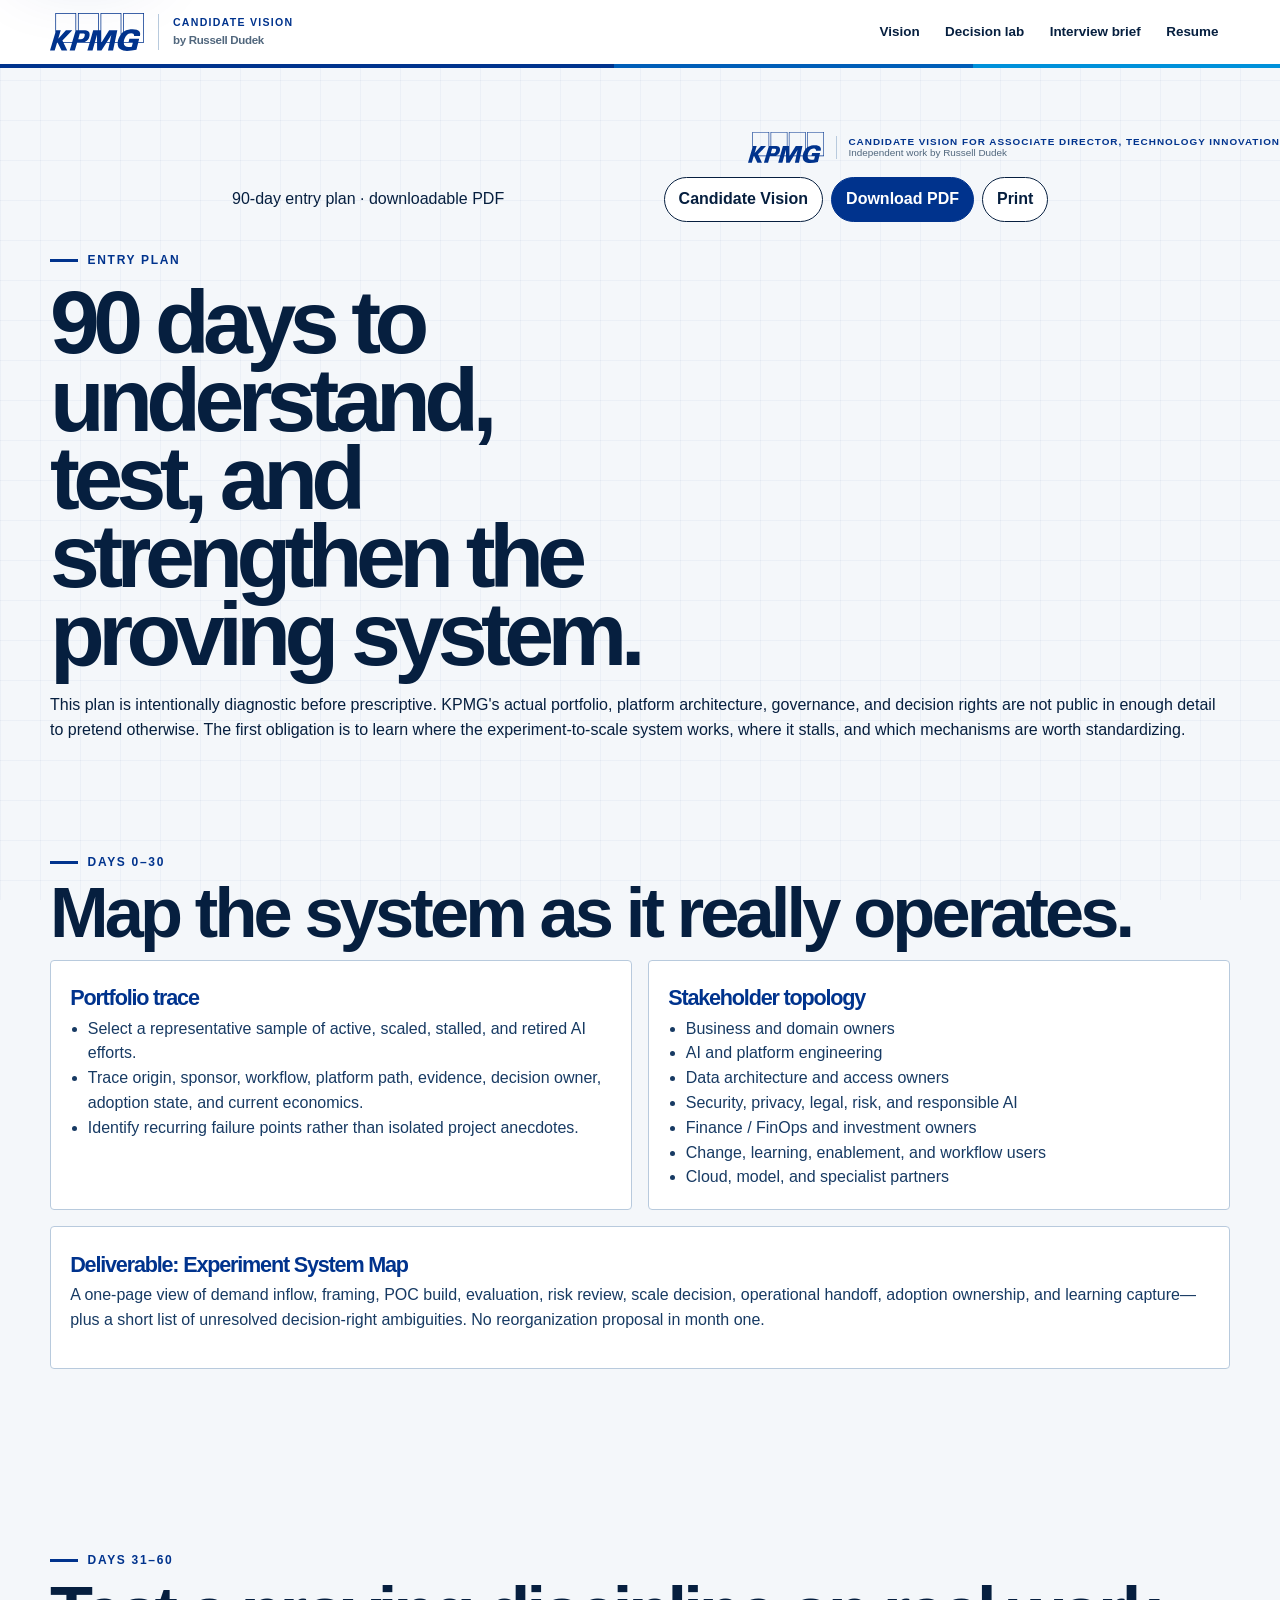
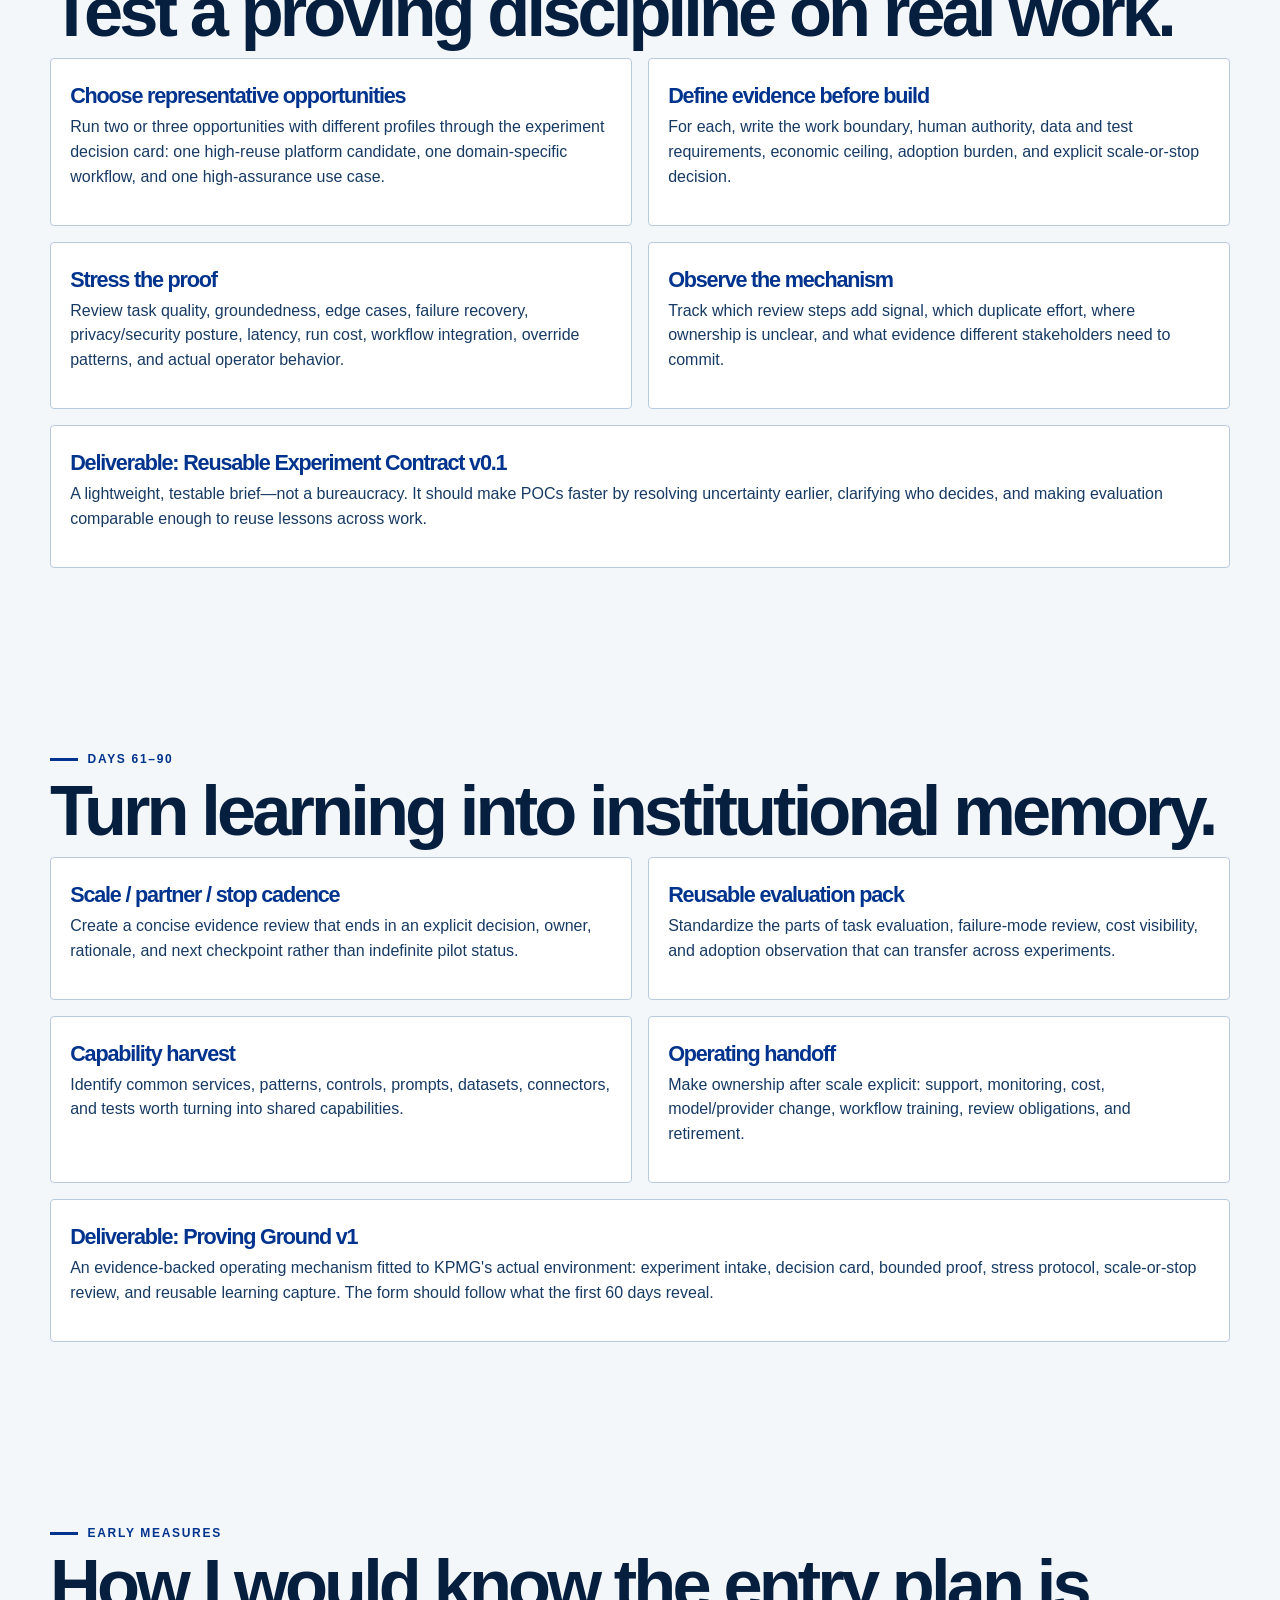
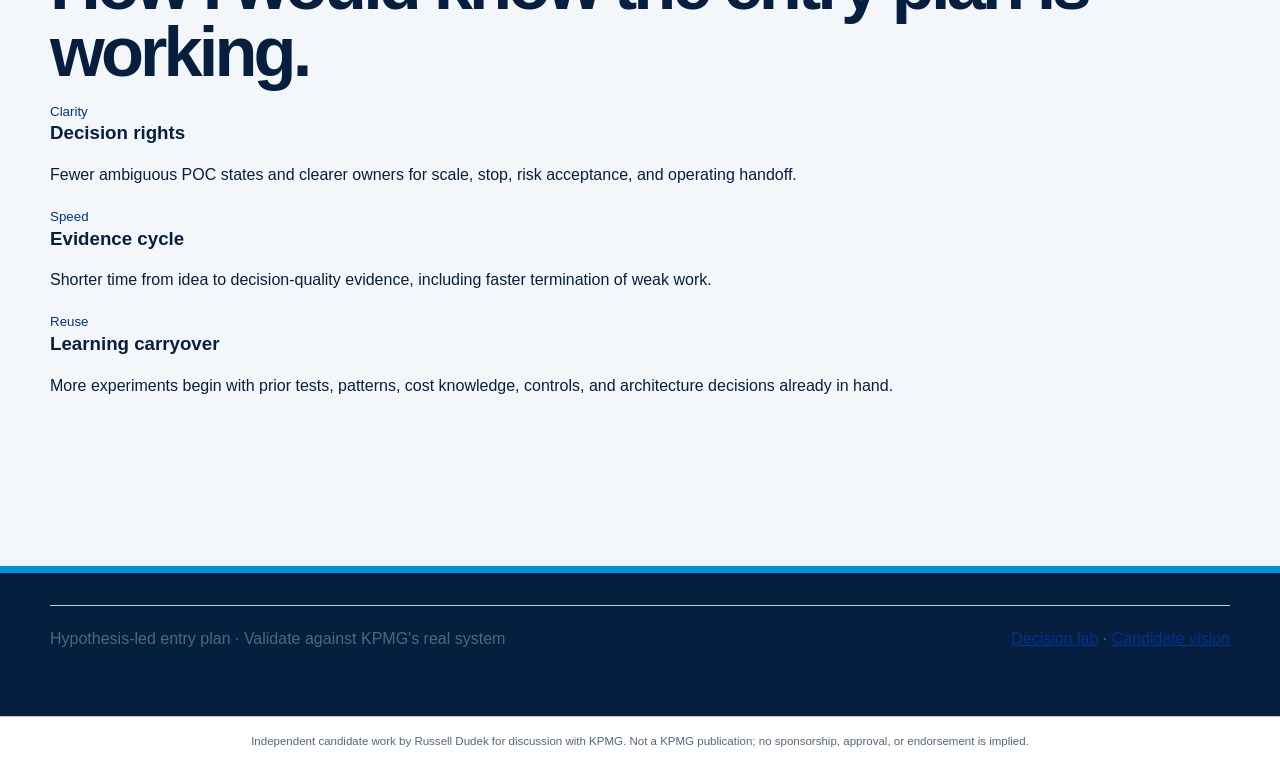
==== commit 09d932b2: "Apply official KPMG brand system across campaign" ====
--- a/90-day-plan.html
+++ b/90-day-plan.html
@@ -1,11 +1,11 @@
 <!DOCTYPE html>
 
 <html lang="en">
-<head><meta charset="utf-8"/><meta content="width=device-width, initial-scale=1" name="viewport"/><meta content="First 90-day entry plan for KPMG Associate Director, Technology Innovation candidate campaign." name="description"/><title>90-Day Entry Plan | Russell Dudek</title><link href="styles.css" rel="stylesheet"/><meta content="KPMG – Technology Innovation" name="roleforge:chat-name"/><meta content="KPMG" name="roleforge:company"/><meta content="Associate Director, Technology Innovation" name="roleforge:role"/><meta content="https://www.kpmguscareers.com/jobdetail/?jobId=134718-B&amp;srcCat=Job+Boards&amp;specSrc=LinkedIn" name="roleforge:job-posting"/><meta content="russelldudek/KPMG" name="roleforge:repository"/><meta content="US Letter" name="roleforge:page-size"/></head>
+<head><meta charset="utf-8"/><meta content="width=device-width, initial-scale=1" name="viewport"/><meta content="First 90-day entry plan for KPMG Associate Director, Technology Innovation candidate campaign." name="description"/><title>90-Day Entry Plan | Russell Dudek</title><link href="styles.css" rel="stylesheet"/><link rel="stylesheet" href="brand-tokens.css"><meta content="KPMG – Technology Innovation" name="roleforge:chat-name"/><meta content="KPMG" name="roleforge:company"/><meta content="Associate Director, Technology Innovation" name="roleforge:role"/><meta content="https://www.kpmguscareers.com/jobdetail/?jobId=134718-B&amp;srcCat=Job+Boards&amp;specSrc=LinkedIn" name="roleforge:job-posting"/><meta content="russelldudek/KPMG" name="roleforge:repository"/><meta content="US Letter" name="roleforge:page-size"/></head>
 <body class="report-body plan-report">
 <a class="skip-link" href="#main">Skip to content</a>
-<nav aria-label="Campaign navigation" class="site-nav"><a class="brand" href="index.html"><span aria-hidden="true" class="brand-mark">RD</span><span>Russell Dudek · Candidate Vision</span></a><div class="nav-links"><a href="index.html">Vision</a><a href="decision-lab.html">Decision lab</a><a href="interview-brief.html">Interview brief</a><a href="resume.html">Resume</a></div></nav>
-<main class="brief-page" id="main"><div class="shell"><div class="print-actions report-actions"><span>90-day entry plan · downloadable PDF</span><span class="document-action-group"><a href="index.html">Candidate Vision</a><a class="download-link" download="" href="docs/Russell-Dudek-KPMG-90-Day-Plan.pdf">Download PDF</a><button onclick="window.print()" type="button">Print</button></span></div>
+<nav aria-label="Campaign navigation" class="site-nav"><a class="brand company-nav-lockup" href="index.html"><img src="assets/brand/kpmg-logo.svg" alt="KPMG"><span><b>Candidate vision</b><small>by Russell Dudek</small></span></a><div class="nav-links"><a href="index.html">Vision</a><a href="decision-lab.html">Decision lab</a><a href="interview-brief.html">Interview brief</a><a href="resume.html">Resume</a></div></nav>
+<main class="brief-page" id="main"><div class="document-company-lockup"><img src="assets/brand/kpmg-logo.svg" alt="KPMG"><span><strong>Candidate vision for Associate Director, Technology Innovation</strong><small>Independent work by Russell Dudek</small></span></div><div class="shell"><div class="print-actions report-actions"><span>90-day entry plan · downloadable PDF</span><span class="document-action-group"><a href="index.html">Candidate Vision</a><a class="download-link" download="" href="docs/Russell-Dudek-KPMG-90-Day-Plan.pdf">Download PDF</a><button onclick="window.print()" type="button">Print</button></span></div>
 <div class="section-head"><span class="eyebrow">Entry plan</span><h1 style="max-width:12ch;font-size:clamp(3rem,7vw,6rem)">90 days to understand, test, and strengthen the proving system.</h1><p>This plan is intentionally diagnostic before prescriptive. KPMG's actual portfolio, platform architecture, governance, and decision rights are not public in enough detail to pretend otherwise. The first obligation is to learn where the experiment-to-scale system works, where it stalls, and which mechanisms are worth standardizing.</p></div>
 <section aria-labelledby="p1"><div class="section-head"><span class="eyebrow">Days 0–30</span><h2 id="p1">Map the system as it really operates.</h2></div><div class="brief-grid">
 <article class="brief-card"><h2>Portfolio trace</h2><ul><li>Select a representative sample of active, scaled, stalled, and retired AI efforts.</li><li>Trace origin, sponsor, workflow, platform path, evidence, decision owner, adoption state, and current economics.</li><li>Identify recurring failure points rather than isolated project anecdotes.</li></ul></article>
@@ -33,4 +33,4 @@
 </div></section>
 </div></main>
 <footer class="site-footer"><div class="shell footer-grid"><span>Hypothesis-led entry plan · Validate against KPMG's real system</span><span><a href="decision-lab.html">Decision lab</a> · <a href="index.html">Candidate vision</a></span></div></footer>
-</body></html>
+<div class="independent-candidate-note">Independent candidate work by Russell Dudek for discussion with KPMG. Not a KPMG publication; no sponsorship, approval, or endorsement is implied.</div></body></html>
--- a/styles.css
+++ b/styles.css
@@ -1,262 +1,55 @@
-:root {
-  --ink: #07172f;
-  --ink-2: #102a4e;
-  --blue: #2457ff;
-  --blue-2: #4d76ff;
-  --violet: #7047eb;
-  --lavender: #e9e6ff;
-  --sky: #eaf2ff;
-  --mint: #dff8f0;
-  --amber: #fff0c9;
-  --paper: #ffffff;
-  --fog: #f5f7fb;
-  --line: #ccd6e7;
-  --muted: #5a6780;
-  --shadow: 0 20px 70px rgba(7, 23, 47, 0.12);
-  --radius-lg: 28px;
-  --radius-md: 18px;
-  --radius-sm: 12px;
+:root{
+  --ink:#06152f;--ink-2:#102b53;--blue:#1f5cff;--blue-2:#6f8fff;--violet:#7450f3;--pink:#ff4f8b;
+  --sky:#eaf2ff;--lav:#ece8ff;--ice:#f4f7fc;--paper:#fff;--line:#cbd7e9;--muted:#5d6c86;
+  --green:#1aa57a;--amber:#f1b84b;--red:#d9545b;--shadow:0 28px 90px rgba(6,21,47,.14);
+  --radius-xl:34px;--radius-lg:24px;--radius-md:16px;
+}
+*{box-sizing:border-box}html{scroll-behavior:smooth}body{margin:0;color:var(--ink);background:var(--ice);font-family:Inter,ui-sans-serif,-apple-system,BlinkMacSystemFont,"Segoe UI",sans-serif;line-height:1.55}body::before{content:"";position:fixed;inset:0;z-index:-2;background:linear-gradient(rgba(31,92,255,.035) 1px,transparent 1px),linear-gradient(90deg,rgba(31,92,255,.035) 1px,transparent 1px);background-size:32px 32px}a{color:inherit}img{max-width:100%}button,input{font:inherit}a:focus-visible,button:focus-visible,input:focus-visible{outline:3px solid var(--pink);outline-offset:3px}.skip-link{position:fixed;top:-6rem;left:1rem;z-index:999;background:#fff;padding:.8rem 1rem;border-radius:999px;box-shadow:var(--shadow)}.skip-link:focus{top:1rem}.shell{width:min(1180px,calc(100% - 2rem));margin:0 auto}.eyebrow{display:inline-flex;align-items:center;gap:.6rem;color:var(--blue);font-size:.75rem;font-weight:900;letter-spacing:.14em;text-transform:uppercase}.eyebrow::before{content:"";width:28px;height:3px;border-radius:999px;background:linear-gradient(90deg,var(--blue),var(--pink))}h1,h2,h3,p{margin-top:0}h1{font-size:clamp(3.7rem,7vw,7.25rem);line-height:.87;letter-spacing:-.073em;margin:.9rem 0 1.2rem}h2{font-size:clamp(2.35rem,5.5vw,4.9rem);line-height:.96;letter-spacing:-.055em;margin:.5rem 0 .8rem}h3{line-height:1.12}.hypothesis{display:inline-flex;padding:.42rem .62rem;border:1px solid #d8b557;background:#fff5cf;border-radius:999px;color:#6a5111;font-size:.7rem;font-weight:900;letter-spacing:.08em;text-transform:uppercase}.btn{display:inline-flex;align-items:center;justify-content:center;min-height:48px;padding:.76rem 1.05rem;border:1px solid var(--ink);border-radius:999px;text-decoration:none;font-weight:850;transition:transform .2s ease,box-shadow .2s ease}.btn:hover{transform:translateY(-2px);box-shadow:0 10px 26px rgba(6,21,47,.15)}.btn-primary{background:var(--ink);color:white}.btn-secondary{background:white}.text-link{color:var(--blue);font-weight:850;text-underline-offset:4px}
+
+.site-nav{position:sticky;top:0;z-index:90;display:flex;align-items:center;justify-content:space-between;gap:1rem;padding:.8rem max(1rem,calc((100vw - 1180px)/2));background:rgba(244,247,252,.92);border-bottom:1px solid rgba(203,215,233,.95);backdrop-filter:blur(18px)}.brand{display:flex;align-items:center;gap:.72rem;text-decoration:none;font-weight:800;letter-spacing:-.02em}.brand img{width:36px;height:36px}.brand b{display:block;color:var(--muted);font-size:.7rem;letter-spacing:.08em;text-transform:uppercase}.nav-links{display:flex;align-items:center;justify-content:flex-end;gap:.15rem;flex-wrap:wrap}.nav-links a{padding:.55rem .72rem;border-radius:999px;text-decoration:none;font-size:.84rem;font-weight:750;color:var(--ink-2)}.nav-links a:hover{background:white}.nav-toggle{display:none;border:1px solid var(--line);background:white;border-radius:999px;padding:.55rem .7rem;font-weight:800}.nav-toggle i,.nav-toggle i::before,.nav-toggle i::after{display:block;width:18px;height:2px;background:var(--ink);content:"";position:relative}.nav-toggle i::before{position:absolute;top:-5px}.nav-toggle i::after{position:absolute;top:5px}
+
+.hero{padding:5.4rem 0 0;overflow:hidden}.hero-grid{display:grid;grid-template-columns:minmax(0,.95fr) minmax(520px,1.05fr);gap:clamp(2rem,5vw,5rem);align-items:center}.hero-copy{padding:2rem 0}.hero-copy h1{max-width:8.4ch}.hero-lede{max-width:60ch;color:var(--muted);font-size:clamp(1.04rem,1.4vw,1.23rem)}.hero-actions{display:flex;gap:.75rem;flex-wrap:wrap;margin:1.5rem 0}.hero-thesis{display:grid;grid-template-columns:auto 1fr;gap:.8rem;align-items:start;max-width:590px;padding-top:1rem;border-top:1px solid var(--line)}.hero-thesis span{font-size:.7rem;font-weight:900;letter-spacing:.1em;text-transform:uppercase;color:var(--violet)}.hero-thesis strong{font-size:.95rem;line-height:1.35}
+
+.proving-rig{--rig-step:0;border:1px solid var(--line);border-radius:var(--radius-xl);background:linear-gradient(145deg,#fff 0%,#f7f8ff 52%,#e7ecff 100%);box-shadow:var(--shadow);overflow:hidden;position:relative}.rig-topline{display:flex;justify-content:space-between;gap:1rem;padding:1rem 1.2rem;background:var(--ink);color:white;font-size:.72rem;font-weight:900;letter-spacing:.1em;text-transform:uppercase}.rig-status{color:#bcd0ff;text-align:right}.rig-window{position:relative;min-height:560px;padding:2.2rem 1.4rem 1.25rem}.calibration-grid{position:absolute;inset:0;background:linear-gradient(rgba(31,92,255,.06) 1px,transparent 1px),linear-gradient(90deg,rgba(31,92,255,.06) 1px,transparent 1px);background-size:24px 24px;mask-image:linear-gradient(to bottom,#000 0 82%,transparent)}.rig-track{position:absolute;left:9%;right:9%;top:97px;height:24px}.track-line{position:absolute;left:0;right:0;top:11px;height:3px;border-radius:99px;background:linear-gradient(90deg,var(--blue),var(--violet),var(--pink))}.specimen{position:absolute;top:0;left:calc((var(--rig-step) / 4) * 100%);width:24px;height:24px;border-radius:50%;background:white;border:5px solid var(--ink);box-shadow:0 0 0 7px rgba(31,92,255,.15),0 0 22px rgba(31,92,255,.55);transform:translateX(-50%);transition:left .62s cubic-bezier(.2,.8,.2,1)}.specimen i{position:absolute;inset:3px;border-radius:50%;background:var(--pink)}.rig-stations{position:relative;z-index:2;display:grid;grid-template-columns:repeat(5,1fr);gap:.55rem;list-style:none;margin:0;padding:6.6rem 0 0}.rig-stations li{min-height:122px;padding:.75rem .58rem;border:1px solid var(--line);border-radius:14px;background:rgba(255,255,255,.9);opacity:.48;transform:translateY(8px);transition:opacity .3s ease,transform .3s ease,border-color .3s ease,box-shadow .3s ease}.rig-stations li.is-active{opacity:1;transform:translateY(0);border-color:rgba(31,92,255,.45);box-shadow:0 10px 26px rgba(31,92,255,.11)}.rig-stations b{display:block;color:var(--blue);font-size:.68rem;letter-spacing:.08em}.rig-stations span{display:block;margin:.45rem 0 .18rem;font-size:.82rem;font-weight:900;letter-spacing:.06em}.rig-stations small{display:block;color:var(--muted);font-size:.67rem;line-height:1.3}.rig-trace{position:relative;height:72px;margin:1rem 0 .8rem;border-radius:14px;background:#07172f;overflow:hidden}.rig-trace::before{content:"";position:absolute;inset:0;background:linear-gradient(rgba(125,167,255,.12) 1px,transparent 1px),linear-gradient(90deg,rgba(125,167,255,.12) 1px,transparent 1px);background-size:18px 18px}.rig-trace span{position:absolute;left:0;top:35px;width:100%;height:2px;background:#6d83a9}.rig-trace i{position:absolute;left:-35%;top:14px;width:38%;height:42px;background:linear-gradient(90deg,transparent,rgba(31,92,255,.95),rgba(255,79,139,.95),transparent);clip-path:polygon(0 50%,12% 50%,18% 30%,24% 72%,31% 20%,39% 56%,48% 44%,58% 69%,68% 34%,76% 50%,100% 50%,100% 55%,0 55%);animation:trace-scan 4.1s linear infinite}.asset-bins{position:relative;z-index:2;display:grid;grid-template-columns:repeat(3,1fr);gap:.65rem}.asset-bins>div{padding:.78rem;border:1px solid var(--line);border-radius:13px;background:white;position:relative;overflow:hidden}.asset-bins small{display:block;color:var(--muted);font-size:.62rem;text-transform:uppercase;letter-spacing:.09em}.asset-bins strong{display:block;font-size:.78rem;line-height:1.2;margin-top:.18rem}.asset-bins span{position:absolute;right:.55rem;bottom:.55rem;width:8px;height:8px;border-radius:50%;background:var(--line);transition:transform .25s ease,background .25s ease}.asset-bins>div.is-earned span{background:var(--green);transform:scale(1.7);box-shadow:0 0 0 5px rgba(26,165,122,.13)}.rig-run{width:100%;border:0;border-top:1px solid var(--line);background:white;padding:1rem 1.2rem;display:flex;justify-content:space-between;font-weight:900;color:var(--ink);cursor:pointer}.rig-run:hover{background:var(--sky)}
+@keyframes trace-scan{to{left:100%}}
+
+.moment-band{display:grid;grid-template-columns:repeat(4,1fr);margin-top:2rem;border:1px solid var(--line);border-radius:24px 24px 0 0;overflow:hidden;background:var(--line);gap:1px}.moment-band a{background:white;text-decoration:none;padding:1.15rem;min-height:150px;transition:background .2s ease}.moment-band a:hover{background:var(--sky)}.moment-band span{display:block;color:var(--violet);font-size:.65rem;font-weight:900;letter-spacing:.1em;text-transform:uppercase}.moment-band strong{display:block;margin:.4rem 0;font-size:1.04rem;line-height:1.22}.moment-band em{font-style:normal;color:var(--muted);font-size:.8rem;line-height:1.35}
+
+section{padding:5.5rem 0}.mandate-section{background:var(--ink);color:white}.mandate-grid{display:grid;grid-template-columns:.72fr 1.28fr;gap:clamp(2rem,6vw,7rem);align-items:start}.mandate-label{padding-top:.4rem}.mandate-label span{display:block;color:#9db7e5;font-size:.7rem;letter-spacing:.12em;text-transform:uppercase}.mandate-label strong{display:block;margin-top:.6rem;font-size:clamp(1.45rem,3vw,2.7rem);line-height:1.06;font-weight:500}.mandate-claim h2{max-width:12ch}.mandate-claim p{max-width:66ch;color:#c9d5e9;font-size:1.08rem}.mandate-claim .eyebrow{color:#a8c1ff}
+
+.section-kicker{max-width:870px;margin-bottom:2.4rem}.section-kicker p{max-width:65ch;color:var(--muted)}.balance-board{border-top:1px solid var(--ink)}.balance-board article{display:grid;grid-template-columns:54px 1fr minmax(220px,.75fr);gap:1.2rem;align-items:center;padding:1.3rem 0;border-bottom:1px solid var(--line)}.balance-board>article>span{font-weight:900;color:var(--blue)}.balance-board article>div{display:grid;grid-template-columns:1fr 100px 1fr;gap:.8rem;align-items:center}.balance-board article div b:last-child{text-align:right}.balance-board article div i{height:10px;border-radius:999px;background:linear-gradient(90deg,var(--blue) 0 48%,var(--ink) 48% 52%,var(--pink) 52%);position:relative}.balance-board article div i::after{content:"";position:absolute;left:50%;top:50%;width:24px;height:24px;border-radius:50%;background:white;border:4px solid var(--ink);transform:translate(-50%,-50%)}.balance-board p{margin:0;color:var(--muted);font-size:.88rem}
+
+.boundary-section{background:linear-gradient(135deg,#e8eeff,#f8f5ff)}.boundary-layout{display:grid;grid-template-columns:.75fr 1.25fr;gap:clamp(1.5rem,5vw,5rem);align-items:start}.boundary-intro{position:sticky;top:100px}.boundary-intro h2{font-size:clamp(2.5rem,5vw,4.6rem)}.boundary-intro p{color:var(--ink-2)}.boundary-intro blockquote{margin:1.6rem 0;padding:1.1rem 0;border-top:3px solid var(--ink);border-bottom:1px solid var(--ink);font-size:1.45rem;line-height:1.2;font-weight:800}.boundary-sheet{background:white;border:1px solid var(--line);border-radius:var(--radius-xl);box-shadow:var(--shadow);overflow:hidden}.sheet-head{display:flex;justify-content:space-between;gap:1rem;padding:1rem 1.2rem;background:var(--ink);color:white;font-size:.68rem;font-weight:900;letter-spacing:.09em;text-transform:uppercase}.boundary-sheet article{display:grid;grid-template-columns:58px 1fr auto;gap:1rem;align-items:center;padding:1.15rem 1.2rem;border-bottom:1px solid var(--line)}.boundary-sheet article:last-child{border-bottom:0}.boundary-sheet article>b{width:48px;height:48px;border-radius:14px;display:grid;place-items:center;background:var(--sky);color:var(--blue)}.boundary-sheet h3{margin:0 0 .2rem}.boundary-sheet p{margin:0;color:var(--muted);font-size:.88rem}.boundary-sheet article>span{font-size:.62rem;font-weight:900;letter-spacing:.09em;color:var(--violet)}
+
+.system-section{background:white}.system-heading{max-width:930px}.system-heading p{max-width:68ch;color:var(--muted)}.system-log{position:relative;margin:3rem 0}.system-line{position:absolute;left:38px;top:30px;bottom:30px;width:4px;background:var(--line);border-radius:99px;overflow:hidden}.system-line span{display:block;width:100%;height:100%;background:linear-gradient(var(--blue),var(--violet),var(--pink));transform-origin:top;animation:line-breathe 5.5s ease-in-out infinite}.system-log article{display:grid;grid-template-columns:80px 1fr minmax(220px,.42fr);gap:1.4rem;align-items:center;padding:1.2rem 0;border-bottom:1px solid var(--line);opacity:.55;transform:translateY(14px);transition:opacity .45s ease,transform .45s ease}.system-log article.is-seen{opacity:1;transform:none}.system-log article>b{width:76px;height:76px;border-radius:24px;display:grid;place-items:center;background:var(--ink);color:white;position:relative;z-index:2}.system-log article div span{font-size:.7rem;color:var(--blue);font-weight:900;letter-spacing:.12em}.system-log h3{margin:.15rem 0;font-size:1.55rem}.system-log p{margin:0;color:var(--muted)}.system-log small{padding:.7rem;border:1px solid var(--line);border-radius:12px;color:var(--ink-2);background:var(--ice)}@keyframes line-breathe{0%,100%{transform:scaleY(.2)}50%{transform:scaleY(1)}}.outcome-console{display:grid;grid-template-columns:300px 1fr;border:1px solid var(--line);border-radius:var(--radius-xl);overflow:hidden;box-shadow:var(--shadow)}.outcome-tabs{display:grid;background:var(--ink);padding:1rem;gap:.45rem}.outcome-tabs button{border:1px solid rgba(255,255,255,.2);background:transparent;color:#c7d5ee;padding:1rem;border-radius:12px;text-align:left;font-weight:800;cursor:pointer}.outcome-tabs button[aria-selected="true"]{background:white;color:var(--ink)}.outcome-display{padding:clamp(1.5rem,4vw,3rem);background:linear-gradient(135deg,#fff,#eef2ff);min-height:270px}.outcome-display>span{font-size:.68rem;color:var(--violet);font-weight:900;letter-spacing:.1em}.outcome-display h3{font-size:clamp(2rem,4vw,3.7rem);letter-spacing:-.04em;margin:.45rem 0}.outcome-display p{max-width:60ch;color:var(--muted)}.outcome-display div{display:grid;grid-template-columns:auto 1fr;gap:.7rem;border-top:1px solid var(--line);padding-top:1rem}.outcome-display div b{color:var(--blue)}
+
+.scorecard-section{background:var(--ink);color:white}.scorecard-layout{display:grid;grid-template-columns:.72fr 1.28fr;gap:clamp(2rem,5vw,5rem)}.scorecard-intro{position:sticky;top:100px;align-self:start}.scorecard-intro .eyebrow{color:#9db7ff}.scorecard-intro p{color:#bdcbe2}.scorecard-intro a{color:#9db7ff;font-weight:850}.instrument-panel{display:grid;grid-template-columns:repeat(2,1fr);gap:.8rem}.instrument-panel article{padding:1.2rem;border:1px solid #294269;border-radius:18px;background:#0c2144}.instrument-panel article>span{color:#93b1ed;font-size:.62rem;font-weight:900;letter-spacing:.1em}.instrument-panel strong{display:block;margin:.4rem 0;font-size:1.15rem}.instrument-panel p{color:#bdcbe2;font-size:.85rem;min-height:42px}.instrument-panel i{display:block;height:7px;border-radius:99px;background:linear-gradient(90deg,var(--pink) var(--level),#263d62 var(--level));position:relative}.instrument-panel i::after{content:"";position:absolute;left:var(--level);top:50%;width:14px;height:14px;border-radius:50%;background:white;transform:translate(-50%,-50%)}
+
+.evidence-section{background:#edf2fb}.evidence-traces{display:grid;gap:.7rem}.evidence-traces article{display:grid;grid-template-columns:105px 90px 1fr auto;gap:1rem;align-items:center;padding:1rem 1.1rem;background:white;border:1px solid var(--line);border-radius:16px}.trace-year{font-weight:900;color:var(--blue)}.trace-line{height:34px;position:relative}.trace-line::before{content:"";position:absolute;left:0;right:0;top:16px;height:2px;background:var(--line)}.trace-line i{position:absolute;left:20%;top:9px;width:16px;height:16px;border-radius:50%;background:var(--pink);box-shadow:0 0 0 7px rgba(255,79,139,.1)}.evidence-traces h3{margin:0 0 .2rem}.evidence-traces p{margin:0;color:var(--muted);font-size:.88rem}.evidence-traces article>b{font-size:.62rem;letter-spacing:.08em;color:var(--violet)}
+
+.entry-section{background:white}.entry-heading{display:flex;justify-content:space-between;gap:2rem;align-items:end;margin-bottom:2rem}.entry-heading>div{max-width:760px}.entry-heading h2{max-width:12ch}.entry-runs{display:grid;grid-template-columns:repeat(3,1fr);gap:1rem}.entry-runs article{min-height:370px;padding:1.4rem;border-radius:24px;border:1px solid var(--line);background:linear-gradient(160deg,#fff,#edf2ff);display:flex;flex-direction:column}.entry-runs article:nth-child(2){background:linear-gradient(160deg,#fff,#f0ebff)}.entry-runs article:nth-child(3){background:linear-gradient(160deg,#fff,#fff0f6)}.entry-runs article>span{font-size:.66rem;font-weight:900;letter-spacing:.1em;color:var(--blue)}.entry-runs h3{font-size:1.65rem;margin:.8rem 0}.entry-runs p{color:var(--muted)}.entry-runs b{margin-top:auto;font-size:.66rem;letter-spacing:.1em;color:var(--violet)}.entry-runs strong{font-size:1.03rem}
+
+.objection-section{background:linear-gradient(135deg,#fff4f5,#f8f4ff)}.objection-grid{display:grid;grid-template-columns:.8fr 1.2fr;border:1px solid var(--line);border-radius:var(--radius-xl);overflow:hidden;box-shadow:var(--shadow)}.red-team{background:var(--ink);color:white;padding:clamp(1.5rem,4vw,3rem)}.red-team>span{color:#ff9ebd;font-size:.68rem;font-weight:900;letter-spacing:.11em}.red-team blockquote{margin:1.2rem 0 0;font-size:clamp(1.55rem,3vw,2.4rem);line-height:1.12;letter-spacing:-.025em}.objection-answer{background:white;padding:clamp(1.5rem,4vw,3rem)}.objection-answer h2{font-size:clamp(2.3rem,4.5vw,4rem)}.objection-answer p{color:var(--ink-2)}.objection-answer a{color:var(--blue);font-weight:850}
+
+.questions-section{background:white}.questions-grid{display:grid;grid-template-columns:.7fr 1.3fr;gap:clamp(2rem,5vw,5rem)}.questions-grid>div{position:sticky;top:100px;align-self:start}.questions-grid>div p{color:var(--muted)}.question-checks{list-style:none;padding:0;margin:0;display:grid;gap:.6rem}.question-checks li{display:grid;grid-template-columns:54px 1fr;gap:1rem;align-items:center;padding:.9rem 1rem;border:1px solid var(--line);border-radius:14px;background:var(--ice)}.question-checks span{width:42px;height:42px;display:grid;place-items:center;border-radius:12px;background:var(--ink);color:white;font-weight:900}.question-checks p{margin:0;font-weight:750}
+
+.final-cta{background:linear-gradient(135deg,var(--blue),var(--violet));color:white}.final-grid{display:grid;grid-template-columns:1fr 1fr;gap:2rem;align-items:center}.final-grid .eyebrow{color:white}.final-grid .eyebrow::before{background:white}.final-grid h2{margin-bottom:.5rem}.final-grid p{color:#e7eaff}.final-links{display:grid;grid-template-columns:repeat(2,1fr);gap:.7rem}.final-links a{padding:1rem;border:1px solid rgba(255,255,255,.45);border-radius:14px;text-decoration:none;font-weight:800;background:rgba(255,255,255,.08)}.final-links a:hover{background:white;color:var(--blue)}.sources-section{padding:4rem 0}.sources-grid{display:grid;grid-template-columns:.7fr 1.3fr;gap:2rem}.sources-grid h2{font-size:clamp(2rem,4vw,3.4rem)}.source-list{display:grid;gap:.45rem}.source-list a{display:block;padding:.75rem .9rem;border:1px solid var(--line);border-radius:12px;background:white;color:var(--blue);font-size:.88rem;text-underline-offset:3px}.site-footer{padding:2rem 0 4rem;color:var(--muted)}.site-footer>.shell,.site-footer .shell{display:flex;justify-content:space-between;gap:1rem;border-top:1px solid var(--line);padding-top:1.3rem}.site-footer a{color:var(--blue)}
+
+/* Decision lab */
+.lab-page{padding:4.5rem 0 6rem}.lab-hero{display:grid;grid-template-columns:1fr auto;gap:2rem;align-items:end;margin-bottom:2rem}.lab-hero h1{max-width:10ch}.lab-hero p{max-width:68ch;color:var(--muted);font-size:1.08rem}.lab-seal{display:grid;grid-template-columns:58px 1fr;gap:.8rem;align-items:center;padding:1rem;border:1px solid var(--line);border-radius:18px;background:white}.lab-seal img{width:58px}.lab-seal span{font-size:.72rem;font-weight:900;letter-spacing:.08em;text-transform:uppercase}.decision-shell{display:grid;grid-template-columns:minmax(0,1fr) 430px;gap:1rem;align-items:start}.slider-card,.route-card{background:white;border:1px solid var(--line);border-radius:var(--radius-xl);box-shadow:var(--shadow)}.slider-card{padding:1.2rem}.slider-head{display:flex;justify-content:space-between;gap:1rem;padding:.4rem .2rem .8rem;font-size:.68rem;font-weight:900;letter-spacing:.1em;text-transform:uppercase;color:var(--muted)}.control{padding:1rem .2rem;border-top:1px solid var(--line)}.control-top{display:flex;justify-content:space-between;gap:1rem}.control-top label{font-weight:850}.control-top output{color:var(--blue);font-weight:900}.control p{margin:.25rem 0 .65rem;color:var(--muted);font-size:.86rem}input[type=range]{width:100%;accent-color:var(--blue)}.route-card{position:sticky;top:88px;overflow:hidden}.route-head{padding:1.4rem;background:var(--ink);color:white}.route-head small{color:#9db7ed;font-weight:900;letter-spacing:.1em;text-transform:uppercase}.route-head h2{font-size:2.25rem;letter-spacing:-.045em;margin:.4rem 0}.route-head p{color:#c3d0e7;margin:0;font-size:.9rem}.route-spectrum{position:relative;display:grid;grid-template-columns:repeat(6,1fr);gap:0;padding:1.2rem 1rem 1.8rem;background:#edf2fb}.route-spectrum::before{content:"";position:absolute;left:8%;right:8%;top:30px;height:3px;background:var(--line)}.route-spectrum span{position:relative;text-align:center;font-size:.56rem;font-weight:850;color:var(--muted);padding-top:28px}.route-spectrum span::before{content:"";position:absolute;top:6px;left:50%;width:14px;height:14px;border-radius:50%;background:white;border:3px solid var(--line);transform:translateX(-50%);z-index:2}.route-spectrum span.is-active{color:var(--ink)}.route-spectrum span.is-active::before{border-color:var(--pink);background:var(--pink);box-shadow:0 0 0 6px rgba(255,79,139,.12)}.route-body{padding:1.3rem}.evidence-checks{display:grid;gap:.55rem}.check{padding:.72rem .8rem;border-radius:11px;background:var(--ice);font-size:.86rem}.check::before{content:"□";color:var(--blue);font-weight:900;margin-right:.5rem}.disclaimer{margin-top:1rem;padding:.8rem;border:1px solid #e2c66d;background:#fff7da;border-radius:12px;font-size:.78rem}.decision-architecture{display:grid;grid-template-columns:.7fr 1.3fr;gap:2rem;margin-top:4rem}.decision-architecture h2{font-size:clamp(2.4rem,5vw,4.2rem)}.decision-architecture ol{list-style:none;padding:0;margin:0;display:grid;grid-template-columns:repeat(2,1fr);gap:.6rem}.decision-architecture li{display:grid;grid-template-columns:42px 1fr;gap:.7rem;align-items:center;padding:.9rem;border:1px solid var(--line);border-radius:14px;background:white}.decision-architecture li b{width:36px;height:36px;display:grid;place-items:center;border-radius:10px;background:var(--ink);color:white;font-size:.7rem}.decision-architecture li span{font-weight:800;font-size:.9rem}
+
+/* Documents */
+.doc-body{background:#dde5f0}.doc-wrap{padding:2rem 1rem 4rem}.print-actions{width:min(8.5in,100%);margin:0 auto .8rem;display:flex;justify-content:space-between;gap:.8rem;align-items:center;flex-wrap:wrap}.document-action-group{display:flex;align-items:center;gap:.55rem;flex-wrap:wrap}.print-actions a,.print-actions button{border:1px solid var(--ink);background:white;color:var(--ink);padding:.6rem .85rem;border-radius:999px;font:inherit;font-weight:800;text-decoration:none;cursor:pointer}.print-actions .download-link{background:var(--ink);color:white}.print-page,.letter-page{width:min(8.5in,100%);margin:0 auto 1rem;background:white;box-shadow:0 14px 45px rgba(6,21,47,.16);position:relative;overflow:hidden}.print-page{min-height:11in;padding:.48in .52in}.letter-page{min-height:11in;padding:.6in .65in}.resume-header{display:grid;grid-template-columns:1fr auto;gap:.3rem 1rem;align-items:end;border-bottom:3px solid var(--ink);padding-bottom:.14in}.resume-header h1{font-size:28pt;max-width:none;margin:0;line-height:1;letter-spacing:-.035em}.resume-header .identity{margin:.05in 0 0;color:var(--blue);font-weight:800;font-size:11pt}.resume-header .loc{text-align:right;font-size:9.5pt;color:var(--muted)}.resume-header .loc a{color:var(--blue)}.resume-summary{margin:.17in 0 .14in;font-size:10.2pt;line-height:1.4;color:var(--ink-2)}.resume-section{margin-top:.14in;padding:0}.resume-section h2{margin:0 0 .06in;font-size:10.5pt;letter-spacing:.1em;text-transform:uppercase;color:var(--blue);border-bottom:1px solid var(--line);padding-bottom:.035in}.capabilities{display:grid;grid-template-columns:repeat(3,1fr);gap:.055in .12in;font-size:8.95pt}.capability{padding:.045in .06in;background:var(--ice);border-left:3px solid var(--blue)}.role{margin:.125in 0 0}.role-head{display:grid;grid-template-columns:1fr auto;gap:.06in;align-items:baseline}.role-head h3{margin:0;font-size:10.4pt;line-height:1.2}.role-head h3 span{font-weight:600;color:var(--muted)}.role-head time{font-size:8.7pt;color:var(--muted);font-weight:700}.role ul{margin:.05in 0 0;padding-left:.17in;font-size:9.2pt;line-height:1.39}.role li{margin:.035in 0}.page-num{position:absolute;right:.52in;bottom:.27in;font-size:8pt;color:var(--muted)}.resume-grid-2{display:grid;grid-template-columns:1.18fr .82fr;gap:.24in}.fact-box{border:1px solid var(--line);border-radius:10px;padding:.1in .12in;margin-bottom:.1in}.fact-box h3{margin:0 0 .04in;font-size:9.5pt}.fact-box p,.fact-box li{font-size:8.9pt;line-height:1.36}.fact-box p{margin:0}.fact-box ul{margin:.03in 0 0;padding-left:.15in}.transparency-note{margin-top:.14in;padding:.12in .14in;border:1px solid #e1c96f;background:#fff9e7;font-size:8.9pt;line-height:1.38}.letter-head{display:flex;justify-content:space-between;gap:1rem;border-bottom:3px solid var(--ink);padding-bottom:.18in;margin-bottom:.25in}.letter-head h1{font-size:26pt;max-width:none;margin:0;letter-spacing:-.04em}.letter-head p{margin:0;text-align:right;color:var(--muted);font-size:9.5pt}.letter-meta{color:var(--blue);font-weight:850;text-transform:uppercase;letter-spacing:.09em;font-size:9pt;margin-bottom:.14in}.letter-page .salutation{margin-bottom:.14in;font-size:10.5pt}.letter-copy{font-size:10.5pt;line-height:1.53;color:var(--ink-2)}.letter-copy p{margin:0 0 .17in}.letter-copy strong{color:var(--ink)}.signature{margin-top:.28in}.signature strong{display:block;font-size:11pt}.letter-links{position:absolute;left:.65in;right:.65in;bottom:.35in;display:flex;gap:1rem;font-size:8.5pt;color:var(--blue);border-top:1px solid var(--line);padding-top:.08in}.brief-page{padding:4rem 0}.brief-grid{display:grid;grid-template-columns:repeat(2,1fr);gap:1rem}.brief-card{background:white;border:1px solid var(--line);border-radius:var(--radius-md);padding:1.2rem}.brief-card.wide{grid-column:1/-1}.brief-card h2{font-size:1.35rem;margin-bottom:.5rem}.brief-card p,.brief-card li{color:var(--ink-2)}.brief-card ul{margin:.4rem 0 0;padding-left:1.1rem}.report-actions{margin-bottom:1.4rem}
+
+@media(max-width:1050px){.hero-grid{grid-template-columns:1fr}.proving-rig{max-width:760px}.moment-band{grid-template-columns:repeat(2,1fr)}.mandate-grid,.boundary-layout,.scorecard-layout,.questions-grid{grid-template-columns:1fr}.boundary-intro,.scorecard-intro,.questions-grid>div{position:static}.balance-board article{grid-template-columns:45px 1fr}.balance-board article>p{grid-column:2}.system-log article{grid-template-columns:72px 1fr}.system-log article>small{grid-column:2}.entry-runs{grid-template-columns:1fr 1fr}.entry-runs article:last-child{grid-column:1/-1;min-height:280px}.objection-grid{grid-template-columns:1fr}.sources-grid,.final-grid{grid-template-columns:1fr}.decision-shell{grid-template-columns:1fr}.route-card{position:static}.decision-architecture{grid-template-columns:1fr}}
+@media(max-width:760px){section{padding:4rem 0}.site-nav{align-items:center}.nav-toggle{display:flex;align-items:center;gap:.55rem}.nav-links{display:none;position:absolute;top:100%;left:1rem;right:1rem;padding:.7rem;background:white;border:1px solid var(--line);border-radius:16px;box-shadow:var(--shadow)}.nav-links.is-open{display:grid}.nav-links a{padding:.75rem}.brand span{font-size:.9rem}.hero{padding-top:3rem}.hero-grid{gap:1.5rem}.hero-copy h1{font-size:clamp(3.5rem,15vw,5.4rem)}.rig-window{min-height:680px}.rig-track{left:16%;right:16%;top:82px;transform:rotate(90deg);transform-origin:center;width:68%;margin:auto}.rig-stations{grid-template-columns:1fr;padding-top:3.3rem;margin-left:72px;gap:.45rem}.rig-stations li{min-height:82px}.rig-stations small{font-size:.7rem}.asset-bins{grid-template-columns:1fr}.rig-trace{display:none}.moment-band{grid-template-columns:1fr;border-radius:18px}.mandate-label{border-bottom:1px solid #314665;padding-bottom:1.2rem}.balance-board article>div{grid-template-columns:1fr}.balance-board article div i{order:2}.balance-board article div b:last-child{text-align:left;order:3}.boundary-sheet article{grid-template-columns:48px 1fr}.boundary-sheet article>span{grid-column:2}.system-line{left:28px}.system-log article{grid-template-columns:58px 1fr;gap:.9rem}.system-log article>b{width:56px;height:56px;border-radius:17px}.outcome-console{grid-template-columns:1fr}.outcome-tabs{grid-template-columns:1fr 1fr 1fr}.outcome-tabs button{text-align:center;padding:.8rem .45rem;font-size:.76rem}.instrument-panel{grid-template-columns:1fr}.evidence-traces article{grid-template-columns:88px 1fr}.trace-line{display:none}.evidence-traces article>div:nth-of-type(1){grid-column:2}.evidence-traces article>b{grid-column:2}.entry-heading{display:block}.entry-runs{grid-template-columns:1fr}.entry-runs article:last-child{grid-column:auto}.final-links{grid-template-columns:1fr}.sources-grid{grid-template-columns:1fr}.decision-architecture ol{grid-template-columns:1fr}.lab-hero{grid-template-columns:1fr}.lab-seal{max-width:300px}.brief-grid{grid-template-columns:1fr}.brief-card.wide{grid-column:auto}.site-footer>.shell,.site-footer .shell{flex-direction:column}.resume-grid-2{grid-template-columns:1fr}}
+@media(max-width:430px){.shell{width:min(100% - 1.15rem,1180px)}h2{font-size:clamp(2.15rem,12vw,3.4rem)}.hero-copy h1{font-size:clamp(3.25rem,17vw,4.5rem)}.hero-actions{display:grid}.hero-actions .btn{width:100%}.hero-thesis{grid-template-columns:1fr}.rig-topline{display:grid}.rig-status{text-align:left}.rig-window{padding-left:.8rem;padding-right:.8rem}.rig-stations{margin-left:58px}.balance-board article{grid-template-columns:36px 1fr;gap:.6rem}.boundary-sheet article{padding:.9rem}.system-log h3{font-size:1.25rem}.outcome-tabs{grid-template-columns:1fr}.question-checks li{grid-template-columns:42px 1fr;padding:.8rem}.question-checks span{width:36px;height:36px}.document-action-group{gap:.35rem}.print-actions{font-size:.82rem}.route-spectrum{grid-template-columns:repeat(3,1fr);row-gap:1rem}.route-spectrum::before{display:none}.route-spectrum span{padding-top:24px}}
+
+@media(prefers-reduced-motion:reduce){html{scroll-behavior:auto}*,*::before,*::after{animation:none!important;transition-duration:.01ms!important;animation-iteration-count:1!important}.system-line span{transform:scaleY(1)}.system-log article{opacity:1;transform:none}.rig-stations li{opacity:1;transform:none}.rig-trace i{display:none}.specimen{left:100%}.asset-bins>div span{background:var(--green)}}
+
+@media print{
+  @page{size:Letter;margin:0}body.doc-body,body.report-body{background:white}.site-nav,.print-actions,.site-footer,.skip-link,.letter-links{display:none!important}.doc-wrap{padding:0}.print-page{width:8.5in;height:11in;min-height:11in;margin:0;padding:.5in .65in;box-shadow:none;break-after:page;page-break-after:always;overflow:hidden}.print-page:last-child{break-after:auto;page-break-after:auto}.letter-page{width:8.5in;height:11in;min-height:11in;margin:0;padding:.58in .62in;box-shadow:none;overflow:hidden}.letter-links{left:.62in;right:.62in}.page-num{right:.65in}.report-body .brief-page{padding:0}.report-body .brief-page>.shell{width:100%;max-width:none;margin:0}.report-body .brief-page>.shell>.section-head{padding:.42in .5in .18in;margin:0;break-after:avoid;page-break-after:avoid}.report-body .brief-page>.shell>.brief-grid{display:block;padding:0 .5in .38in}.report-body .brief-card{break-inside:avoid;page-break-inside:avoid;margin:0 0 .11in;padding:.13in .15in;box-shadow:none;border-radius:9px;font-size:9pt;line-height:1.3}.report-body .brief-card h2,.report-body .section-head h1,.report-body .section-head h2{break-after:avoid;page-break-after:avoid}.report-body .source-list a{break-inside:avoid;page-break-inside:avoid}.plan-report section{padding:.12in .5in .16in}.report-body section .section-head{margin-bottom:.09in}.plan-report section .section-head h2{font-size:20pt;line-height:1;margin-bottom:.035in}.plan-report section .brief-card h2{font-size:10.2pt;margin-bottom:.025in}.brief-report .brief-card h2{font-size:11.5pt;margin-bottom:.04in}.brief-report .source-list{grid-template-columns:1fr 1fr;gap:.05in}.brief-report .source-list a{padding:.05in .07in;font-size:8pt}.report-body section .brief-grid{grid-template-columns:repeat(2,1fr);gap:.08in}.report-body section .brief-card{margin:0}.report-body .scorecard-grid,.report-body .score-item{break-inside:avoid;page-break-inside:avoid}.plan-report section .brief-card{padding:.09in .11in;font-size:8.35pt;line-height:1.23}.plan-report .scorecard-grid{display:grid;grid-template-columns:repeat(3,1fr);gap:.08in}.plan-report .score-item{padding:.09in .1in;font-size:8.25pt;line-height:1.22;border:1px solid var(--line);border-radius:8px;background:white}.plan-report .score-item small{font-size:7pt;color:var(--blue);font-weight:900;text-transform:uppercase;letter-spacing:.08em}.plan-report .score-item h3{font-size:10pt;margin:.02in 0 .04in}.plan-report .score-item p{margin:0}.plan-report #measures{font-size:18pt}.plan-report .plan-closeout{margin-top:.09in}.plan-report .plan-closeout .brief-card{font-size:8.1pt;line-height:1.2}.plan-report .plan-closeout .brief-card ul{margin:.03in 0 0;padding-left:.14in}.plan-report .plan-closeout .brief-card li{margin:.01in 0}.report-body a{text-decoration:none}.brief-report .brief-page>.shell>.brief-grid{display:grid;grid-template-columns:repeat(2,1fr);gap:.11in;padding:0 .5in .35in}.brief-report .brief-card{margin:0;padding:.14in .16in;font-size:9.3pt;line-height:1.35}.brief-report .brief-card.wide{grid-column:1/-1}.brief-report .source-list{grid-template-columns:1fr 1fr;gap:.05in}.brief-report .source-list a{padding:.05in .07in;font-size:8pt}.print-break-before{break-before:page;page-break-before:always}
 }
 
-* { box-sizing: border-box; }
-html { scroll-behavior: smooth; }
-body {
-  margin: 0;
-  color: var(--ink);
-  background:
-    linear-gradient(rgba(36,87,255,.035) 1px, transparent 1px),
-    linear-gradient(90deg, rgba(36,87,255,.035) 1px, transparent 1px),
-    var(--fog);
-  background-size: 28px 28px;
-  font-family: Inter, ui-sans-serif, -apple-system, BlinkMacSystemFont, "Segoe UI", sans-serif;
-  line-height: 1.55;
-}
-
-a { color: inherit; }
-a:focus-visible, button:focus-visible, input:focus-visible {
-  outline: 3px solid var(--violet);
-  outline-offset: 3px;
-}
-.skip-link { position: fixed; left: 1rem; top: -5rem; z-index: 999; background: var(--paper); padding: .8rem 1rem; border-radius: 999px; box-shadow: var(--shadow); }
-.skip-link:focus { top: 1rem; }
-.site-nav { position: sticky; top: 0; z-index: 50; display: flex; align-items: center; justify-content: space-between; gap: 1rem; padding: .85rem max(1rem, calc((100vw - 1180px)/2)); background: rgba(245,247,251,.92); border-bottom: 1px solid rgba(204,214,231,.9); backdrop-filter: blur(16px); }
-.brand { display: inline-flex; align-items: center; gap: .7rem; text-decoration: none; font-weight: 800; letter-spacing: -.02em; }
-.brand-mark { width: 34px; height: 34px; border-radius: 9px; display: grid; place-items: center; color: white; background: linear-gradient(135deg, var(--blue), var(--violet)); box-shadow: inset 0 0 0 1px rgba(255,255,255,.25); font-size: .78rem; letter-spacing: .02em; }
-.nav-links { display: flex; align-items: center; gap: .25rem; flex-wrap: wrap; justify-content: flex-end; }
-.nav-links a { text-decoration: none; padding: .55rem .75rem; border-radius: 999px; font-size: .88rem; font-weight: 650; color: var(--ink-2); }
-.nav-links a:hover { background: var(--paper); }
-.shell { width: min(1180px, calc(100% - 2rem)); margin: 0 auto; }
-.hero { padding: 6rem 0 3.5rem; }
-.hero-grid { display: grid; grid-template-columns: minmax(0, 1.15fr) minmax(330px, .85fr); gap: 2rem; align-items: center; }
-.eyebrow { display: inline-flex; align-items: center; gap: .55rem; text-transform: uppercase; letter-spacing: .12em; font-size: .78rem; font-weight: 800; color: var(--blue); }
-.eyebrow::before { content: ""; width: 28px; height: 3px; background: linear-gradient(90deg, var(--blue), var(--violet)); border-radius: 99px; }
-h1, h2, h3, p { margin-top: 0; }
-h1 { margin: .8rem 0 1.1rem; font-size: clamp(3.2rem, 7vw, 6.7rem); line-height: .92; letter-spacing: -.065em; max-width: 10ch; }
-.hero-lede { max-width: 64ch; font-size: clamp(1.05rem, 1.5vw, 1.25rem); color: var(--muted); }
-.hero-actions { display: flex; gap: .8rem; flex-wrap: wrap; margin-top: 1.5rem; }
-.btn { display: inline-flex; align-items: center; justify-content: center; gap: .5rem; min-height: 46px; padding: .75rem 1rem; border: 1px solid var(--ink); border-radius: 999px; text-decoration: none; font-weight: 800; transition: transform .18s ease, box-shadow .18s ease; }
-.btn:hover { transform: translateY(-2px); box-shadow: 0 8px 22px rgba(7,23,47,.13); }
-.btn-primary { background: var(--ink); color: white; }
-.btn-secondary { background: white; }
-.proving-stage { position: relative; min-height: 510px; border: 1px solid var(--line); border-radius: var(--radius-lg); background: radial-gradient(circle at 70% 18%, rgba(112,71,235,.28), transparent 26%), radial-gradient(circle at 28% 72%, rgba(36,87,255,.18), transparent 32%), white; box-shadow: var(--shadow); overflow: hidden; }
-.proving-stage::after { content: ""; position: absolute; inset: 18px; border: 1px dashed rgba(36,87,255,.28); border-radius: 20px; pointer-events: none; }
-.stage-label { position: absolute; top: 30px; left: 30px; z-index: 2; padding: .45rem .65rem; border-radius: 999px; background: var(--ink); color: white; font-size: .75rem; font-weight: 800; letter-spacing: .08em; text-transform: uppercase; }
-.stage-rail { position: absolute; inset: 88px 34px 36px; display: grid; gap: 12px; }
-.stage-step { display: grid; grid-template-columns: 58px 1fr auto; gap: .75rem; align-items: center; padding: .7rem .8rem; border: 1px solid var(--line); border-radius: 14px; background: rgba(255,255,255,.9); transform: translateX(var(--shift, 0)); }
-.stage-step b { font-size: .76rem; letter-spacing: .09em; color: var(--blue); }
-.stage-step span { font-weight: 800; }
-.stage-step em { font-style: normal; color: var(--muted); font-size: .8rem; }
-.stage-step:nth-child(2) { --shift: 12px; }
-.stage-step:nth-child(3) { --shift: 24px; }
-.stage-step:nth-child(4) { --shift: 12px; }
-.stage-step:nth-child(5) { --shift: 0; }
-.stage-output { position: absolute; right: 38px; bottom: 32px; z-index: 3; width: 190px; padding: .85rem; border-radius: 16px; color: white; background: linear-gradient(135deg, var(--blue), var(--violet)); box-shadow: 0 16px 42px rgba(36,87,255,.28); }
-.stage-output small { display: block; text-transform: uppercase; letter-spacing: .12em; opacity: .8; }
-.stage-output strong { display: block; font-size: 1.1rem; line-height: 1.15; margin-top: .25rem; }
-.signal-strip { display: grid; grid-template-columns: repeat(3, 1fr); gap: 1px; background: var(--line); border: 1px solid var(--line); border-radius: 22px; overflow: hidden; margin: 1.5rem 0 0; }
-.signal { background: white; padding: 1.2rem; }
-.signal strong { display: block; font-size: clamp(1.35rem, 3vw, 2.2rem); letter-spacing: -.04em; }
-.signal span { display: block; color: var(--muted); font-size: .88rem; }
-.signal a { color: var(--blue); text-underline-offset: 3px; }
-section { padding: 4.5rem 0; }
-.section-head { max-width: 760px; margin-bottom: 2rem; }
-.section-head h2 { margin: .4rem 0 .75rem; font-size: clamp(2.2rem, 5vw, 4rem); line-height: 1; letter-spacing: -.045em; }
-.section-head p { font-size: 1.05rem; color: var(--muted); }
-.mandate-panel { display: grid; grid-template-columns: .72fr 1.28fr; gap: 1px; border: 1px solid var(--line); background: var(--line); border-radius: var(--radius-lg); overflow: hidden; }
-.mandate-panel > div { background: white; padding: clamp(1.5rem, 4vw, 3rem); }
-.mandate-label { color: var(--muted); font-size: .9rem; }
-.mandate-title { font-size: clamp(2rem, 4vw, 3.4rem); line-height: 1.02; letter-spacing: -.04em; }
-.mandate-copy { font-size: 1.12rem; color: var(--ink-2); }
-.tension-table { border-top: 1px solid var(--ink); }
-.tension-row { display: grid; grid-template-columns: 64px 1fr 36px 1fr; gap: 1rem; align-items: center; padding: 1.15rem 0; border-bottom: 1px solid var(--line); }
-.tension-row .num { font-weight: 900; color: var(--blue); }
-.tension-row .versus { text-align: center; color: var(--violet); font-weight: 900; }
-.tension-row strong { font-size: 1.05rem; }
-.lab-layout { display: grid; grid-template-columns: minmax(0,.82fr) minmax(0,1.18fr); gap: 1.2rem; align-items: start; }
-.lab-note { position: sticky; top: 90px; background: var(--ink); color: white; border-radius: var(--radius-lg); padding: 1.6rem; }
-.lab-note h3 { font-size: 1.6rem; margin-bottom: .6rem; }
-.lab-note p { color: #cbd6e8; }
-.lab-note .hypothesis { display: inline-block; margin-top: .8rem; color: var(--ink); background: var(--amber); padding: .4rem .55rem; border-radius: 8px; font-size: .76rem; font-weight: 900; letter-spacing: .08em; text-transform: uppercase; }
-.boundary-list { display: grid; gap: .8rem; }
-.boundary { display: grid; grid-template-columns: 52px 1fr; gap: 1rem; padding: 1.15rem; background: white; border: 1px solid var(--line); border-radius: var(--radius-md); }
-.boundary .index { width: 52px; height: 52px; display: grid; place-items: center; border-radius: 14px; background: var(--sky); color: var(--blue); font-weight: 900; }
-.boundary h3 { margin-bottom: .25rem; }
-.boundary p { color: var(--muted); margin-bottom: 0; }
-.model-track { position: relative; display: grid; grid-template-columns: repeat(5, 1fr); gap: .8rem; }
-.model-track::before { content: ""; position: absolute; left: 5%; right: 5%; top: 37px; height: 2px; background: linear-gradient(90deg, var(--blue), var(--violet)); z-index: -1; }
-.model-step { background: white; border: 1px solid var(--line); border-radius: 18px; padding: 1rem; min-height: 220px; }
-.model-step .dot { width: 44px; height: 44px; border-radius: 50%; display: grid; place-items: center; color: white; background: linear-gradient(135deg,var(--blue),var(--violet)); font-weight: 900; margin-bottom: 1.8rem; }
-.model-step h3 { font-size: 1.1rem; letter-spacing: .05em; }
-.model-step p { color: var(--muted); font-size: .9rem; }
-.scorecard-grid { display: grid; grid-template-columns: repeat(3, 1fr); gap: .9rem; }
-.score-item { padding: 1.2rem; border-radius: var(--radius-md); border: 1px solid var(--line); background: white; }
-.score-item small { color: var(--blue); font-weight: 900; letter-spacing: .08em; text-transform: uppercase; }
-.score-item h3 { margin: .35rem 0; }
-.score-item p { color: var(--muted); margin-bottom: 0; font-size: .9rem; }
-.evidence-rail { position: relative; display: grid; gap: .8rem; }
-.evidence-rail::before { content:""; position:absolute; left: 28px; top: 20px; bottom: 20px; width: 2px; background: var(--line); }
-.evidence-item { display: grid; grid-template-columns: 58px 170px 1fr; gap: 1rem; align-items: start; position: relative; }
-.evidence-dot { width: 58px; height: 58px; display:grid; place-items:center; border-radius: 16px; background: var(--paper); border: 1px solid var(--line); font-weight:900; color: var(--blue); z-index:1; }
-.evidence-meta { padding-top: .35rem; }
-.evidence-meta strong { display:block; }
-.evidence-meta span { color: var(--muted); font-size: .86rem; }
-.evidence-copy { background: white; border:1px solid var(--line); border-radius: 16px; padding: 1rem 1.1rem; }
-.evidence-copy p { margin:0; color: var(--ink-2); }
-.timeline { display: grid; grid-template-columns: repeat(3,1fr); gap: .9rem; }
-.phase { border:1px solid var(--line); border-radius: var(--radius-md); background: white; overflow:hidden; }
-.phase-head { padding: 1rem 1.1rem; background: linear-gradient(135deg,var(--sky),var(--lavender)); }
-.phase-head small { font-weight:900; color:var(--blue); text-transform:uppercase; letter-spacing:.08em; }
-.phase-head h3 { margin:.25rem 0 0; }
-.phase-body { padding:1rem 1.1rem; }
-.phase-body ul { margin:.2rem 0 0; padding-left: 1.1rem; }
-.phase-body li { margin:.45rem 0; }
-.objection-sheet { display:grid; grid-template-columns: .8fr 1.2fr; gap:1px; background:var(--line); border:1px solid var(--line); border-radius: var(--radius-lg); overflow:hidden; }
-.objection-sheet > div { background:white; padding:clamp(1.4rem,4vw,2.5rem); }
-.risk-stamp { display:inline-block; padding:.4rem .55rem; border:2px solid #b14242; color:#9d3030; transform:rotate(-2deg); font-weight:900; letter-spacing:.1em; text-transform:uppercase; font-size:.78rem; }
-.objection-sheet blockquote { margin:1rem 0 0; font-size:clamp(1.45rem,3vw,2.2rem); line-height:1.15; letter-spacing:-.025em; }
-.objection-answer h3 { font-size:1.45rem; }
-.objection-answer p { color:var(--ink-2); }
-.question-stack { counter-reset:q; display:grid; gap:.6rem; }
-.question { counter-increment:q; display:grid; grid-template-columns: 56px 1fr; gap:1rem; padding:1rem; border:1px solid var(--line); border-radius:14px; background:white; }
-.question::before { content: counter(q, decimal-leading-zero); display:grid; place-items:center; width:44px; height:44px; border-radius:12px; background:var(--ink); color:white; font-weight:900; }
-.question p { margin:.3rem 0 0; font-weight:700; }
-.source-list { display:grid; gap:.55rem; }
-.source-list a { display:block; padding:.8rem 1rem; border:1px solid var(--line); border-radius:12px; background:white; color:var(--blue); text-underline-offset:3px; }
-.site-footer { padding:2.5rem 0 4rem; color:var(--muted); }
-.footer-grid { display:flex; justify-content:space-between; gap:1rem; border-top:1px solid var(--line); padding-top:1.5rem; }
-.footer-grid a { color:var(--blue); }
-.lab-page { padding: 4.5rem 0; }
-.decision-shell { display:grid; grid-template-columns:minmax(0,1fr) 380px; gap:1.2rem; align-items:start; }
-.slider-card, .route-card { background:white; border:1px solid var(--line); border-radius:var(--radius-lg); box-shadow:var(--shadow); }
-.slider-card { padding:1.5rem; }
-.control { padding:1rem 0; border-bottom:1px solid var(--line); }
-.control:last-child { border-bottom:0; }
-.control-top { display:flex; justify-content:space-between; gap:1rem; align-items:baseline; }
-.control-top label { font-weight:850; }
-.control-top output { color:var(--blue); font-weight:900; }
-.control p { margin:.25rem 0 .6rem; color:var(--muted); font-size:.88rem; }
-input[type="range"] { width:100%; accent-color: var(--blue); }
-.route-card { position:sticky; top:90px; overflow:hidden; }
-.route-head { padding:1.3rem; color:white; background:linear-gradient(135deg,var(--blue),var(--violet)); }
-.route-head small { text-transform:uppercase; letter-spacing:.1em; font-weight:900; opacity:.8; }
-.route-head h2 { margin:.3rem 0 0; font-size:2.1rem; line-height:1; letter-spacing:-.04em; }
-.route-body { padding:1.3rem; }
-.route-body p { color:var(--ink-2); }
-.evidence-checks { display:grid; gap:.55rem; margin-top:1rem; }
-.check { padding:.65rem .75rem; background:var(--fog); border-radius:10px; font-size:.88rem; }
-.check::before { content:"□"; margin-right:.55rem; color:var(--blue); font-weight:900; }
-.disclaimer { margin-top:1rem; padding:.8rem; border:1px solid #e5ce8e; background:#fff8df; border-radius:12px; font-size:.82rem; }
-.doc-body { background:#dfe5ef; }
-.doc-wrap { padding:2rem 1rem 4rem; }
-.print-actions { width:min(8.5in,100%); margin:0 auto .8rem; display:flex; justify-content:space-between; gap:.8rem; flex-wrap:wrap; align-items:center; }
-.print-actions a, .print-actions button { border:1px solid var(--ink); background:white; color:var(--ink); padding:.6rem .85rem; border-radius:999px; font:inherit; font-weight:800; text-decoration:none; cursor:pointer; }
-.print-page, .letter-page { width:min(8.5in,100%); margin:0 auto 1rem; background:white; box-shadow:0 14px 45px rgba(7,23,47,.16); position:relative; overflow:hidden; }
-.print-page { min-height:11in; padding:.48in .52in; }
-.letter-page { min-height:11in; padding:.6in .65in; }
-.resume-header { display:grid; grid-template-columns:1fr auto; gap:.3rem 1rem; align-items:end; border-bottom:3px solid var(--ink); padding-bottom:.14in; }
-.resume-header h1 { max-width:none; font-size:28pt; margin:0; line-height:1; letter-spacing:-.035em; }
-.resume-header .identity { margin:.05in 0 0; color:var(--blue); font-weight:800; font-size:11pt; }
-.resume-header .loc { text-align:right; font-size:9.5pt; color:var(--muted); }
-.resume-header .loc a { color:var(--blue); }
-.resume-summary { margin:.15in 0 .12in; font-size:9.9pt; line-height:1.38; color:var(--ink-2); }
-.resume-section { margin-top:.12in; padding:0; }
-.resume-section h2 { margin:0 0 .06in; font-size:10.5pt; letter-spacing:.1em; text-transform:uppercase; color:var(--blue); border-bottom:1px solid var(--line); padding-bottom:.035in; }
-.capabilities { display:grid; grid-template-columns:repeat(3,1fr); gap:.045in .12in; font-size:8.7pt; }
-.capability { padding:.045in .06in; background:var(--fog); border-left:3px solid var(--blue); }
-.role { margin:.1in 0 0; }
-.role-head { display:grid; grid-template-columns:1fr auto; gap:.06in; align-items:baseline; }
-.role-head h3 { margin:0; font-size:10.4pt; line-height:1.2; }
-.role-head h3 span { font-weight:600; color:var(--muted); }
-.role-head time { font-size:8.7pt; color:var(--muted); font-weight:700; }
-.role ul { margin:.04in 0 0; padding-left:.17in; font-size:8.85pt; line-height:1.34; }
-.role li { margin:.025in 0; }
-.page-num { position:absolute; right:.52in; bottom:.27in; font-size:8pt; color:var(--muted); }
-.resume-grid-2 { display:grid; grid-template-columns:1.18fr .82fr; gap:.24in; }
-.mini-list { margin:.04in 0 0; padding-left:.16in; font-size:8.8pt; line-height:1.35; }
-.mini-list li { margin:.03in 0; }
-.fact-box { border:1px solid var(--line); border-radius:10px; padding:.1in .12in; margin-bottom:.1in; }
-.fact-box h3 { margin:0 0 .04in; font-size:9.5pt; }
-.fact-box p, .fact-box li { font-size:8.6pt; line-height:1.32; }
-.fact-box p { margin:0; }
-.fact-box ul { margin:.03in 0 0; padding-left:.15in; }
-.transparency-note { margin-top:.12in; padding:.11in .13in; border:1px solid #e1c96f; background:#fff9e7; font-size:8.7pt; line-height:1.35; }
-.letter-head { display:flex; justify-content:space-between; gap:1rem; border-bottom:3px solid var(--ink); padding-bottom:.18in; margin-bottom:.25in; }
-.letter-head h1 { font-size:26pt; max-width:none; margin:0; letter-spacing:-.04em; }
-.letter-head p { margin:0; text-align:right; color:var(--muted); font-size:9.5pt; }
-.letter-meta { color:var(--blue); font-weight:850; text-transform:uppercase; letter-spacing:.09em; font-size:9pt; margin-bottom:.14in; }
-.letter-page .salutation { margin-bottom:.14in; font-size:10.5pt; }
-.letter-copy { font-size:10pt; line-height:1.48; color:var(--ink-2); }
-.letter-copy p { margin:0 0 .14in; }
-.letter-copy strong { color:var(--ink); }
-.signature { margin-top:.22in; }
-.signature strong { display:block; font-size:11pt; }
-.letter-links { position:absolute; left:.65in; right:.65in; bottom:.35in; display:flex; gap:1rem; font-size:8.5pt; color:var(--blue); border-top:1px solid var(--line); padding-top:.08in; }
-.brief-page { padding:4rem 0; }
-.brief-grid { display:grid; grid-template-columns:repeat(2,1fr); gap:1rem; }
-.brief-card { background:white; border:1px solid var(--line); border-radius:var(--radius-md); padding:1.2rem; }
-.brief-card.wide { grid-column:1/-1; }
-.brief-card h2 { font-size:1.35rem; margin-bottom:.5rem; }
-.brief-card p, .brief-card li { color:var(--ink-2); }
-.brief-card ul { margin:.4rem 0 0; padding-left:1.1rem; }
-@media (max-width: 900px) {
-  .hero-grid, .mandate-panel, .lab-layout, .objection-sheet, .decision-shell { grid-template-columns:1fr; }
-  .model-track { grid-template-columns:1fr 1fr; }
-  .model-track::before { display:none; }
-  .scorecard-grid, .timeline { grid-template-columns:1fr 1fr; }
-  .lab-note, .route-card { position:static; }
-  .evidence-item { grid-template-columns:58px 1fr; }
-  .evidence-copy { grid-column:2; }
-}
-@media (max-width: 640px) {
-  .site-nav { align-items:flex-start; }
-  .nav-links { display:none; }
-  .hero { padding-top:3.5rem; }
-  h1 { font-size:clamp(3rem,16vw,4.8rem); }
-  .proving-stage { min-height:460px; }
-  .stage-step { grid-template-columns:45px 1fr; }
-  .stage-step em { grid-column:2; }
-  .signal-strip, .scorecard-grid, .timeline, .model-track { grid-template-columns:1fr; }
-  .tension-row { grid-template-columns:42px 1fr; }
-  .tension-row .versus { grid-column:2; text-align:left; }
-  .tension-row strong:last-child { grid-column:2; }
-  .evidence-item { grid-template-columns:48px 1fr; }
-  .evidence-dot { width:48px; height:48px; }
-  .evidence-rail::before { left:23px; }
-  section { padding:3rem 0; }
-  .footer-grid { flex-direction:column; }
-}
-@media (prefers-reduced-motion: reduce) {
-  html { scroll-behavior:auto; }
-  *, *::before, *::after { transition-duration:0.01ms !important; animation-duration:0.01ms !important; animation-iteration-count:1 !important; }
-}
-@media print {
-  @page { size: Letter; margin: 0; }
-  body.doc-body { background:white; }
-  .site-nav, .print-actions { display:none !important; }
-  .doc-wrap { padding:0; }
-  .print-page { width:8.5in; height:11in; min-height:11in; margin:0; padding:.43in .48in; box-shadow:none; break-after:page; page-break-after:always; overflow:hidden; }
-  .print-page:last-child { break-after:auto; page-break-after:auto; }
-  .letter-page { width:8.5in; height:11in; min-height:11in; margin:0; padding:.58in .62in; box-shadow:none; overflow:hidden; }
-  .letter-links { left:.62in; right:.62in; }
-  .page-num { right:.48in; }
-}
+/* Document routes retain usable navigation on small screens. */
+@media(max-width:760px){body.doc-body .site-nav,body.report-body .site-nav{align-items:flex-start;flex-wrap:wrap}body.doc-body .nav-links,body.report-body .nav-links{display:flex;position:static;width:100%;padding:.35rem 0 0;background:transparent;border:0;border-radius:0;box-shadow:none;overflow-x:auto;justify-content:flex-start;flex-wrap:nowrap}body.doc-body .nav-links a,body.report-body .nav-links a{white-space:nowrap;background:white;border:1px solid var(--line)}}
--- a/brand-tokens.css
+++ b/brand-tokens.css
@@ -0,0 +1,12 @@
+:root{
+  --brand-primary:#00338d;--brand-secondary:#005eb8;--brand-accent:#0091da;--brand-dark:#061f3f;--brand-pale:#e5f2f8;--brand-mist:#f4f7fa;--brand-light:#ffffff;--campaign-accent:#007c91;
+  --ink:#061f3f;--ink-2:#173a63;--blue:#00338d;--blue-2:#005eb8;--violet:#005eb8;--pink:#0091da;--sky:#e5f2f8;--lav:#eef6fa;--ice:#f4f7fa;--paper:#ffffff;--line:#b8cadd;--muted:#51677d;--green:#007c91;--shadow:0 24px 70px rgba(0,51,141,.14);--radius-xl:8px;--radius-lg:5px;--radius-md:3px;
+}
+html{accent-color:var(--brand-primary)}body{font-family:"Arial Nova","Helvetica Neue",Arial,ui-sans-serif,sans-serif;background:var(--brand-mist)}body::before{background:linear-gradient(rgba(0,51,141,.035) 1px,transparent 1px),linear-gradient(90deg,rgba(0,51,141,.035) 1px,transparent 1px);background-size:40px 40px}h1,h2,h3,.identity,.letter-meta{font-family:"Arial Nova","Helvetica Neue",Arial,ui-sans-serif,sans-serif}a:focus-visible,button:focus-visible,input:focus-visible{outline-color:var(--brand-accent)}
+.site-nav{background:rgba(255,255,255,.96);border-bottom:4px solid var(--brand-primary);backdrop-filter:blur(14px)}.site-nav::after{content:"";position:absolute;left:0;right:0;bottom:-4px;height:4px;background:linear-gradient(90deg,var(--brand-primary) 0 48%,var(--brand-secondary) 48% 76%,var(--brand-accent) 76%)}.brand.company-nav-lockup{gap:.9rem;color:var(--brand-dark)}.brand.company-nav-lockup img{width:94px;height:auto;display:block}.brand.company-nav-lockup>span{display:grid;gap:.06rem;padding-left:.85rem;border-left:1px solid var(--line)}.brand.company-nav-lockup b{font-size:.66rem;color:var(--brand-primary);letter-spacing:.12em;text-transform:uppercase}.brand.company-nav-lockup small{font-size:.72rem;color:var(--muted);font-weight:700}.nav-links a{border-radius:2px;color:var(--brand-dark)}.nav-links a:hover{background:var(--brand-pale);color:var(--brand-primary)}
+.hero{position:relative;background:linear-gradient(100deg,#fff 0 62%,var(--brand-pale) 62% 100%)}.hero::before{content:"";position:absolute;left:0;top:0;bottom:0;width:10px;background:linear-gradient(var(--brand-primary),var(--brand-secondary),var(--brand-accent))}.hero-company-lockup{display:flex;align-items:center;gap:1rem;margin:0 0 2.1rem;padding:1rem 1.05rem;border-left:6px solid var(--brand-primary);background:#fff;box-shadow:0 12px 34px rgba(0,51,141,.09);max-width:590px}.hero-company-lockup img{width:126px;height:auto;flex:0 0 auto}.hero-company-lockup div{display:grid;gap:.08rem;padding-left:1rem;border-left:1px solid var(--line)}.hero-company-lockup strong{color:var(--brand-primary);font-size:.68rem;letter-spacing:.12em;text-transform:uppercase}.hero-company-lockup span{font-size:.95rem;font-weight:800;line-height:1.2}.hero-company-lockup small{color:var(--muted);font-size:.72rem}.hero-copy h1{color:var(--brand-primary)}.eyebrow{color:var(--brand-primary)}.eyebrow::before{border-radius:0;background:var(--brand-primary)}.btn{border-radius:2px}.btn-primary{background:var(--brand-primary);border-color:var(--brand-primary)}.btn-primary:hover{background:var(--brand-secondary)}.btn-secondary{color:var(--brand-primary);border-color:var(--brand-primary)}.hero-thesis span{color:var(--brand-secondary)}
+.proving-rig,.boundary-sheet,.brief-card,.score-item,.fact-box{border-radius:4px}.proving-rig{border:1px solid #9bb5d1;border-top:10px solid var(--brand-primary);background:linear-gradient(145deg,#fff 0%,#f3f8fb 60%,#dcecf5 100%)}.rig-topline,.sheet-head{background:var(--brand-primary)}.track-line,.system-line span{background:linear-gradient(90deg,var(--brand-primary),var(--brand-secondary),var(--brand-accent))}.specimen{border-color:var(--brand-primary);box-shadow:0 0 0 7px rgba(0,94,184,.15),0 0 22px rgba(0,94,184,.45)}.specimen i{background:var(--brand-accent)}.rig-trace i{background:linear-gradient(90deg,transparent,var(--brand-primary),var(--brand-accent),transparent)}.rig-run:hover{background:var(--brand-pale)}.moment-band{border-radius:0;border-top:7px solid var(--brand-primary)}.moment-band a:nth-child(1){background:var(--brand-primary);color:#fff}.moment-band a:nth-child(1) span,.moment-band a:nth-child(1) em{color:#dcecf8}.moment-band span{color:var(--brand-secondary)}.mandate-section{background:var(--brand-primary)}.boundary-section{background:linear-gradient(135deg,#dfeef6,#f7fafd)}.balance-board article div i{background:linear-gradient(90deg,var(--brand-primary) 0 48%,var(--brand-dark) 48% 52%,var(--brand-accent) 52%)}.boundary-sheet article>b{border-radius:2px;background:var(--brand-pale);color:var(--brand-primary)}.boundary-sheet article>span{color:var(--brand-secondary)}.outcome-tabs button[aria-selected="true"],.lab-tab[aria-selected="true"]{background:var(--brand-primary);color:#fff}.instrument-panel,.outcome-console{border-top:7px solid var(--brand-primary)}.site-footer{background:var(--brand-dark);border-top:7px solid var(--brand-accent)}
+.independent-candidate-note{padding:1rem max(1rem,calc((100vw - 1180px)/2));background:#fff;border-top:1px solid var(--line);font-size:.72rem;color:var(--muted);text-align:center}.document-company-lockup{display:flex;align-items:center;justify-content:flex-end;gap:.75rem;margin:0 0 .85rem auto;color:var(--brand-dark)}.document-company-lockup img{width:76px;height:auto}.document-company-lockup span{display:grid;padding-left:.7rem;border-left:1px solid var(--line);line-height:1.18}.document-company-lockup strong{font-size:.62rem;color:var(--brand-primary);letter-spacing:.1em;text-transform:uppercase}.document-company-lockup small{font-size:.62rem;color:var(--muted)}.print-page,.letter-page,.brief-page{border-top-color:var(--brand-primary)}.resume-header,.letter-head,.section-head{border-bottom-color:var(--brand-primary)}.resume-section h2,.brief-card h2,.score-item small{color:var(--brand-primary)}.capability{border-radius:2px;background:var(--brand-pale);border-color:#b9d1e2}.download-link{background:var(--brand-primary)!important;color:#fff!important;border-color:var(--brand-primary)!important}.brand-mark{display:none!important}
+@media(max-width:860px){.brand.company-nav-lockup img{width:78px}.brand.company-nav-lockup>span{display:none}.hero{background:#fff}.hero-company-lockup{max-width:none}.hero-company-lockup img{width:104px}}@media(max-width:520px){.hero-company-lockup{align-items:flex-start;gap:.7rem;padding:.85rem}.hero-company-lockup img{width:88px}.hero-company-lockup div{padding-left:.7rem}.document-company-lockup{justify-content:flex-start}.document-company-lockup img{width:64px}}
+@media print{.document-company-lockup{margin-bottom:3mm}.document-company-lockup img{width:24mm}.document-company-lockup strong,.document-company-lockup small{font-size:6.5pt}.print-page,.letter-page,.brief-page{border-top:2.2mm solid var(--brand-primary)!important}.independent-candidate-note{display:none!important}}
+@media(prefers-reduced-motion:reduce){*,*::before,*::after{scroll-behavior:auto!important;animation:none!important;transition:none!important}}
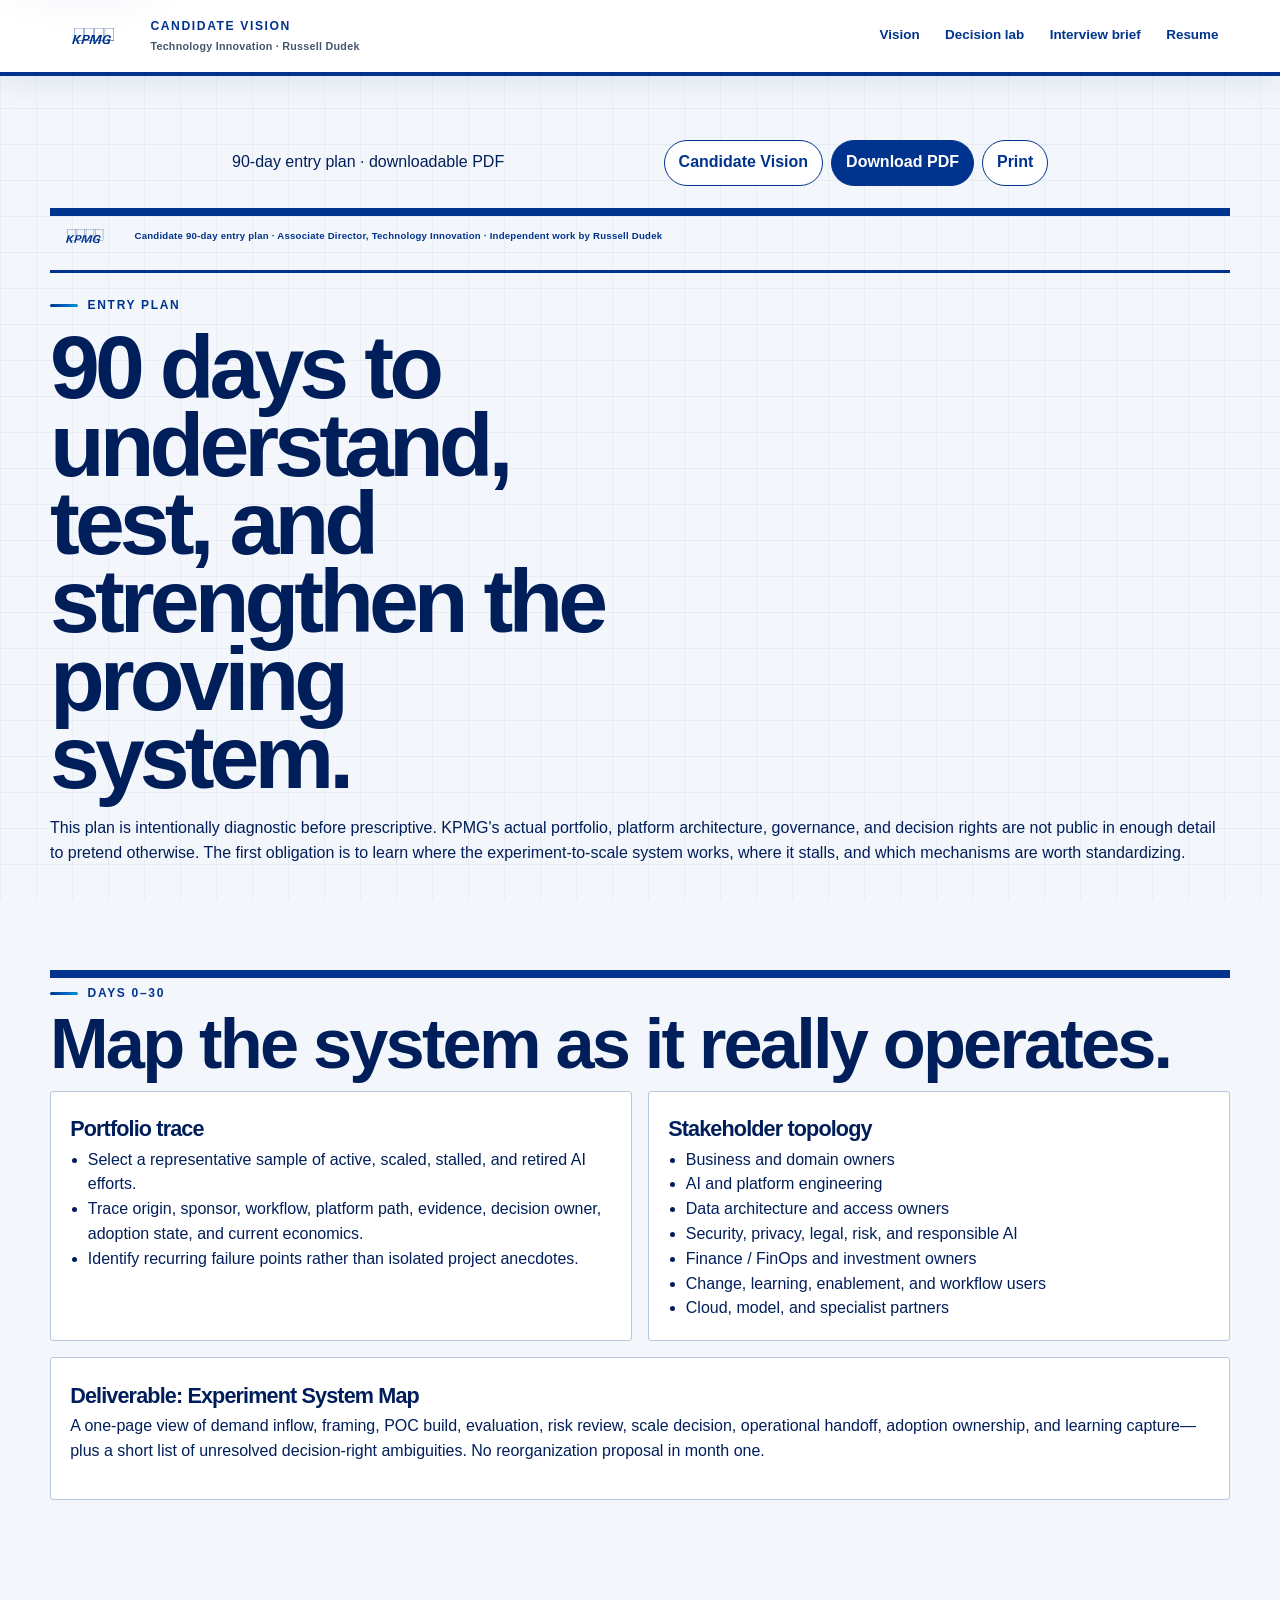
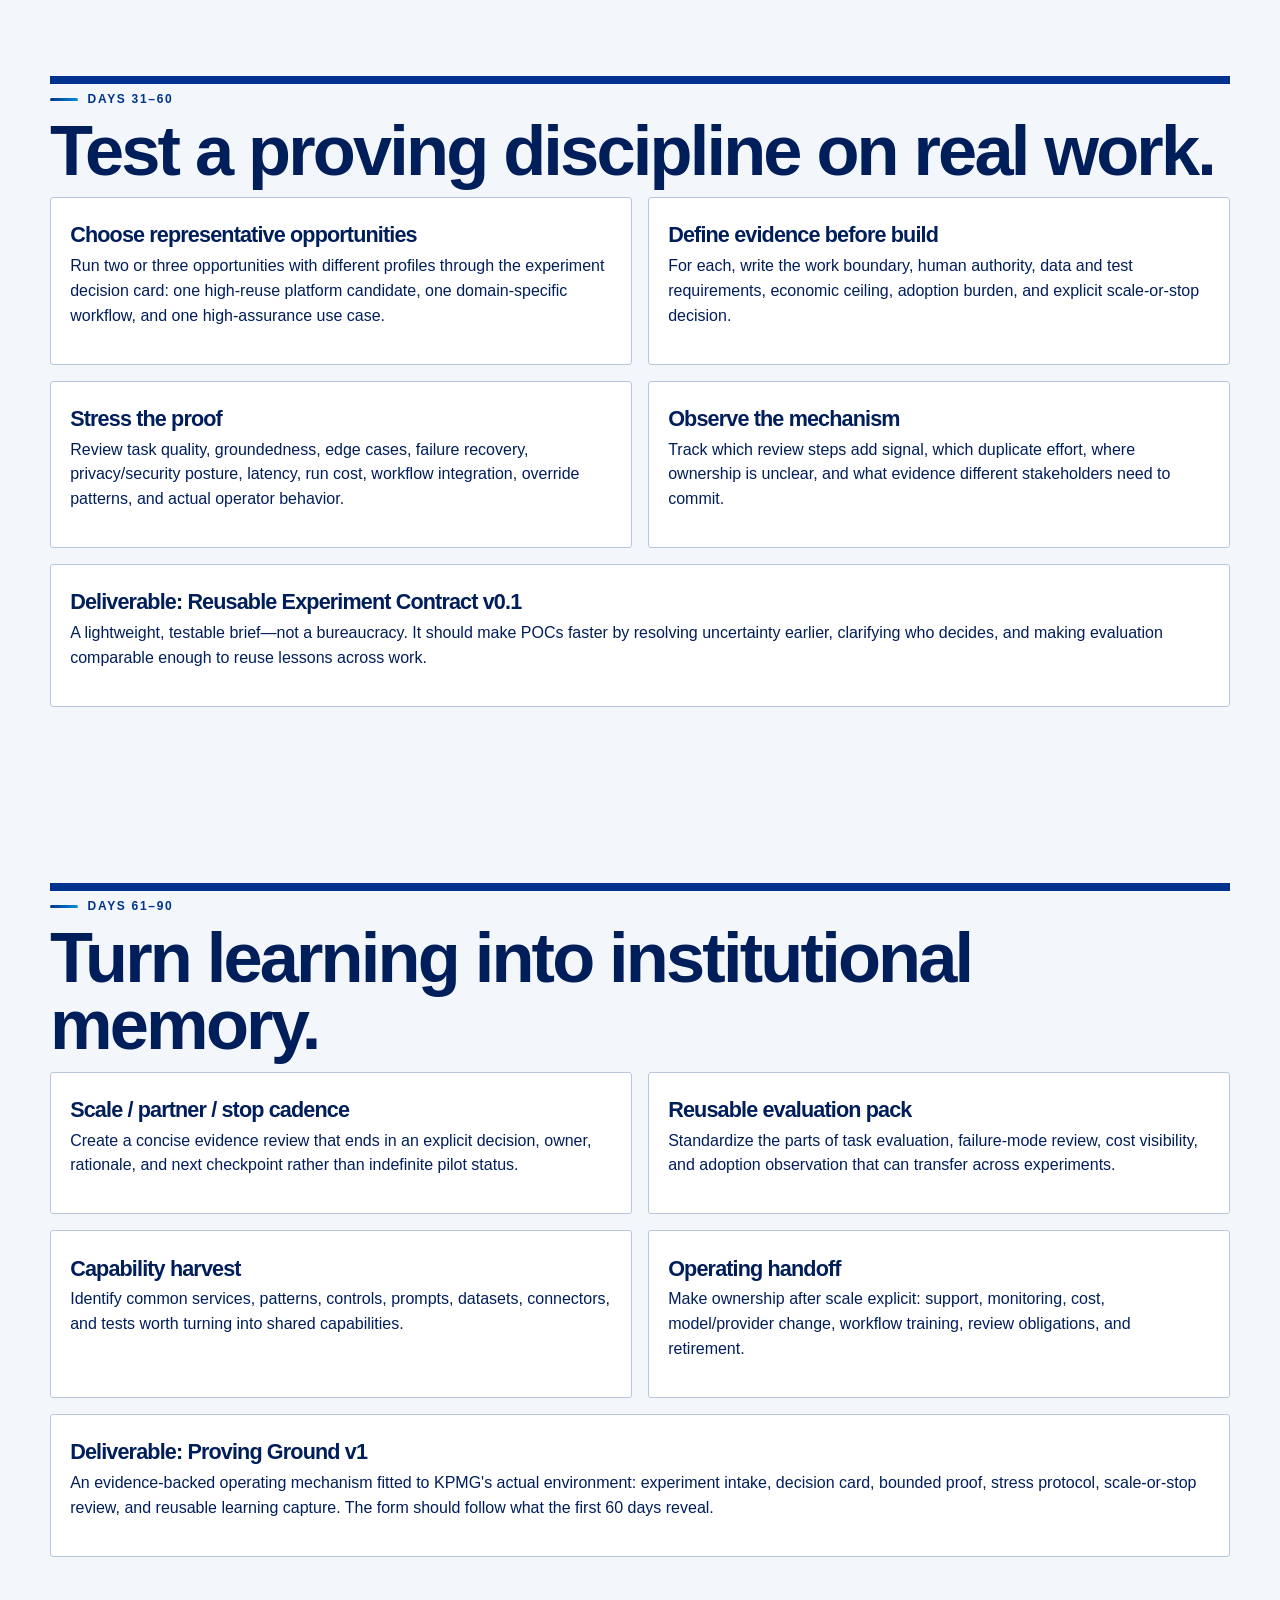
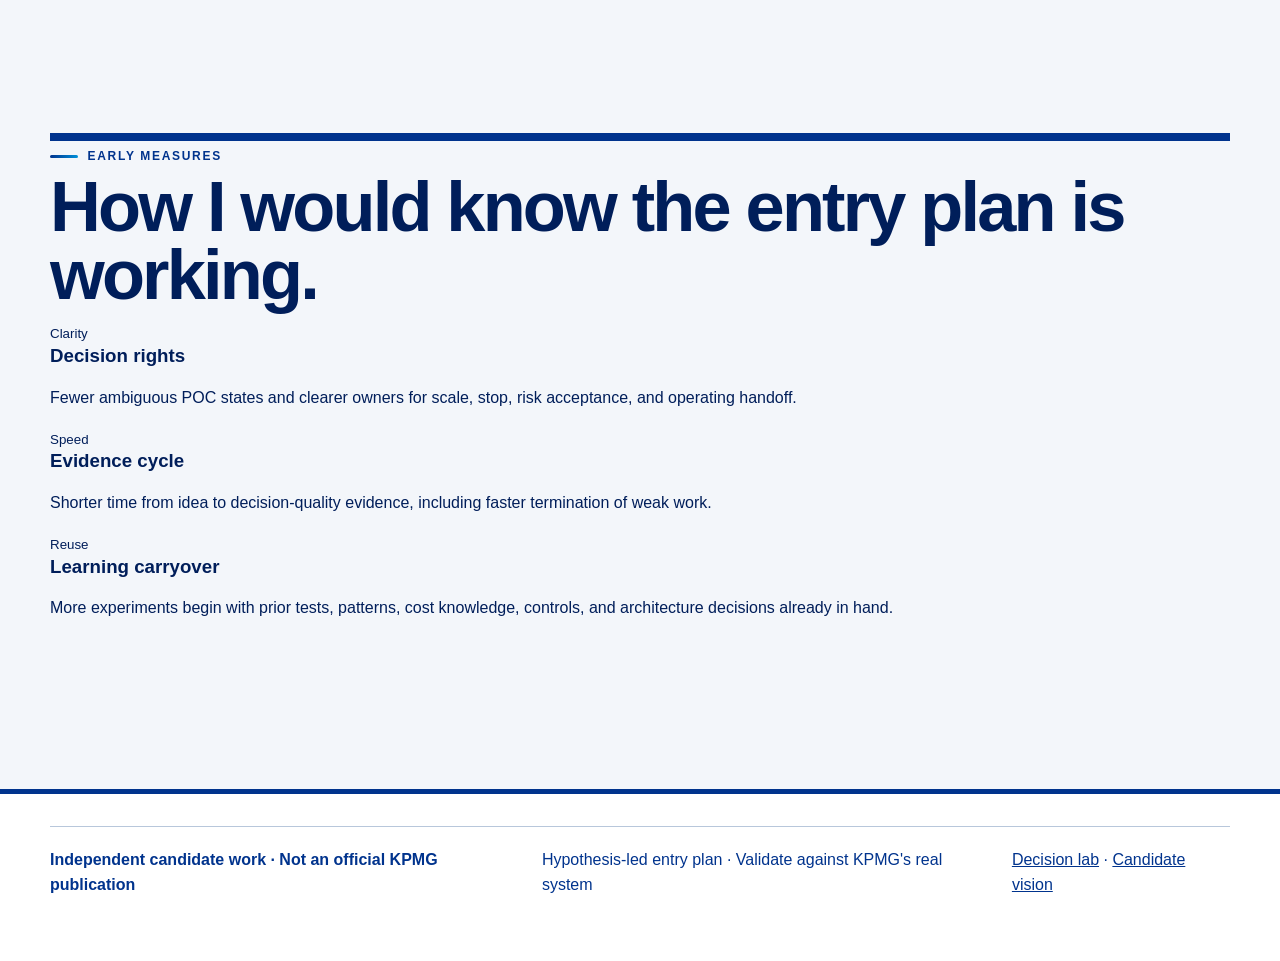
==== commit f50e305e: "Apply KPMG brand continuity to 90-day plan" ====
--- a/90-day-plan.html
+++ b/90-day-plan.html
@@ -1,36 +1,15 @@
 <!DOCTYPE html>
-
 <html lang="en">
-<head><meta charset="utf-8"/><meta content="width=device-width, initial-scale=1" name="viewport"/><meta content="First 90-day entry plan for KPMG Associate Director, Technology Innovation candidate campaign." name="description"/><title>90-Day Entry Plan | Russell Dudek</title><link href="styles.css" rel="stylesheet"/><link rel="stylesheet" href="brand-tokens.css"><meta content="KPMG – Technology Innovation" name="roleforge:chat-name"/><meta content="KPMG" name="roleforge:company"/><meta content="Associate Director, Technology Innovation" name="roleforge:role"/><meta content="https://www.kpmguscareers.com/jobdetail/?jobId=134718-B&amp;srcCat=Job+Boards&amp;specSrc=LinkedIn" name="roleforge:job-posting"/><meta content="russelldudek/KPMG" name="roleforge:repository"/><meta content="US Letter" name="roleforge:page-size"/></head>
-<body class="report-body plan-report">
+<head><meta charset="utf-8"/><meta content="width=device-width, initial-scale=1" name="viewport"/><meta content="First 90-day entry plan for KPMG Associate Director, Technology Innovation candidate campaign." name="description"/><title>90-Day Entry Plan | Russell Dudek</title><link href="styles.css" rel="stylesheet"/><link href="brand-tokens.css" rel="stylesheet"/><link href="brand-fidelity.css" rel="stylesheet"/><link href="document-brand.css" rel="stylesheet"/><meta content="KPMG – Technology Innovation" name="roleforge:chat-name"/><meta content="KPMG" name="roleforge:company"/><meta content="Associate Director, Technology Innovation" name="roleforge:role"/><meta content="https://www.kpmguscareers.com/jobdetail/?jobId=134718-B&amp;srcCat=Job+Boards&amp;specSrc=LinkedIn" name="roleforge:job-posting"/><meta content="russelldudek/KPMG" name="roleforge:repository"/><meta content="US Letter" name="roleforge:page-size"/><link href="assets/brand/kpmg-logo.svg" rel="icon" type="image/svg+xml"/></head>
+<body class="report-body plan-report kpmg-brand">
 <a class="skip-link" href="#main">Skip to content</a>
-<nav aria-label="Campaign navigation" class="site-nav"><a class="brand company-nav-lockup" href="index.html"><img src="assets/brand/kpmg-logo.svg" alt="KPMG"><span><b>Candidate vision</b><small>by Russell Dudek</small></span></a><div class="nav-links"><a href="index.html">Vision</a><a href="decision-lab.html">Decision lab</a><a href="interview-brief.html">Interview brief</a><a href="resume.html">Resume</a></div></nav>
-<main class="brief-page" id="main"><div class="document-company-lockup"><img src="assets/brand/kpmg-logo.svg" alt="KPMG"><span><strong>Candidate vision for Associate Director, Technology Innovation</strong><small>Independent work by Russell Dudek</small></span></div><div class="shell"><div class="print-actions report-actions"><span>90-day entry plan · downloadable PDF</span><span class="document-action-group"><a href="index.html">Candidate Vision</a><a class="download-link" download="" href="docs/Russell-Dudek-KPMG-90-Day-Plan.pdf">Download PDF</a><button onclick="window.print()" type="button">Print</button></span></div>
-<div class="section-head"><span class="eyebrow">Entry plan</span><h1 style="max-width:12ch;font-size:clamp(3rem,7vw,6rem)">90 days to understand, test, and strengthen the proving system.</h1><p>This plan is intentionally diagnostic before prescriptive. KPMG's actual portfolio, platform architecture, governance, and decision rights are not public in enough detail to pretend otherwise. The first obligation is to learn where the experiment-to-scale system works, where it stalls, and which mechanisms are worth standardizing.</p></div>
-<section aria-labelledby="p1"><div class="section-head"><span class="eyebrow">Days 0–30</span><h2 id="p1">Map the system as it really operates.</h2></div><div class="brief-grid">
-<article class="brief-card"><h2>Portfolio trace</h2><ul><li>Select a representative sample of active, scaled, stalled, and retired AI efforts.</li><li>Trace origin, sponsor, workflow, platform path, evidence, decision owner, adoption state, and current economics.</li><li>Identify recurring failure points rather than isolated project anecdotes.</li></ul></article>
-<article class="brief-card"><h2>Stakeholder topology</h2><ul><li>Business and domain owners</li><li>AI and platform engineering</li><li>Data architecture and access owners</li><li>Security, privacy, legal, risk, and responsible AI</li><li>Finance / FinOps and investment owners</li><li>Change, learning, enablement, and workflow users</li><li>Cloud, model, and specialist partners</li></ul></article>
-<article class="brief-card wide"><h2>Deliverable: Experiment System Map</h2><p>A one-page view of demand inflow, framing, POC build, evaluation, risk review, scale decision, operational handoff, adoption ownership, and learning capture—plus a short list of unresolved decision-right ambiguities. No reorganization proposal in month one.</p></article>
-</div></section>
-<section aria-labelledby="p2"><div class="section-head"><span class="eyebrow">Days 31–60</span><h2 id="p2">Test a proving discipline on real work.</h2></div><div class="brief-grid">
-<article class="brief-card"><h2>Choose representative opportunities</h2><p>Run two or three opportunities with different profiles through the experiment decision card: one high-reuse platform candidate, one domain-specific workflow, and one high-assurance use case.</p></article>
-<article class="brief-card"><h2>Define evidence before build</h2><p>For each, write the work boundary, human authority, data and test requirements, economic ceiling, adoption burden, and explicit scale-or-stop decision.</p></article>
-<article class="brief-card"><h2>Stress the proof</h2><p>Review task quality, groundedness, edge cases, failure recovery, privacy/security posture, latency, run cost, workflow integration, override patterns, and actual operator behavior.</p></article>
-<article class="brief-card"><h2>Observe the mechanism</h2><p>Track which review steps add signal, which duplicate effort, where ownership is unclear, and what evidence different stakeholders need to commit.</p></article>
-<article class="brief-card wide"><h2>Deliverable: Reusable Experiment Contract v0.1</h2><p>A lightweight, testable brief—not a bureaucracy. It should make POCs faster by resolving uncertainty earlier, clarifying who decides, and making evaluation comparable enough to reuse lessons across work.</p></article>
-</div></section>
-<section aria-labelledby="p3"><div class="section-head"><span class="eyebrow">Days 61–90</span><h2 id="p3">Turn learning into institutional memory.</h2></div><div class="brief-grid">
-<article class="brief-card"><h2>Scale / partner / stop cadence</h2><p>Create a concise evidence review that ends in an explicit decision, owner, rationale, and next checkpoint rather than indefinite pilot status.</p></article>
-<article class="brief-card"><h2>Reusable evaluation pack</h2><p>Standardize the parts of task evaluation, failure-mode review, cost visibility, and adoption observation that can transfer across experiments.</p></article>
-<article class="brief-card"><h2>Capability harvest</h2><p>Identify common services, patterns, controls, prompts, datasets, connectors, and tests worth turning into shared capabilities.</p></article>
-<article class="brief-card"><h2>Operating handoff</h2><p>Make ownership after scale explicit: support, monitoring, cost, model/provider change, workflow training, review obligations, and retirement.</p></article>
-<article class="brief-card wide"><h2>Deliverable: Proving Ground v1</h2><p>An evidence-backed operating mechanism fitted to KPMG's actual environment: experiment intake, decision card, bounded proof, stress protocol, scale-or-stop review, and reusable learning capture. The form should follow what the first 60 days reveal.</p></article>
-</div></section>
-<section aria-labelledby="measures"><div class="section-head"><span class="eyebrow">Early measures</span><h2 id="measures">How I would know the entry plan is working.</h2></div><div class="scorecard-grid">
-<article class="score-item"><small>Clarity</small><h3>Decision rights</h3><p>Fewer ambiguous POC states and clearer owners for scale, stop, risk acceptance, and operating handoff.</p></article>
-<article class="score-item"><small>Speed</small><h3>Evidence cycle</h3><p>Shorter time from idea to decision-quality evidence, including faster termination of weak work.</p></article>
-<article class="score-item"><small>Reuse</small><h3>Learning carryover</h3><p>More experiments begin with prior tests, patterns, cost knowledge, controls, and architecture decisions already in hand.</p></article>
-</div></section>
+<nav aria-label="Campaign navigation" class="site-nav"><a aria-label="KPMG Technology Innovation candidate vision by Russell Dudek" class="brand" href="index.html"><img alt="KPMG" class="kpmg-nav-logo" src="assets/brand/kpmg-logo.svg"/><span><strong>Candidate vision</strong><small>Technology Innovation · Russell Dudek</small></span></a><div class="nav-links"><a href="index.html">Vision</a><a href="decision-lab.html">Decision lab</a><a href="interview-brief.html">Interview brief</a><a href="resume.html">Resume</a></div></nav>
+<main class="brief-page" id="main"><div class="shell"><div class="print-actions report-actions"><span>90-day entry plan · downloadable PDF</span><span class="document-action-group"><a href="index.html">Candidate Vision</a><a class="download-link" download href="docs/Russell-Dudek-KPMG-90-Day-Plan.pdf">Download PDF</a><button onclick="window.print()" type="button">Print</button></span></div>
+<div class="section-head"><div class="report-brandline"><img alt="KPMG" src="assets/brand/kpmg-logo.svg"/><span>Candidate 90-day entry plan · Associate Director, Technology Innovation · Independent work by Russell Dudek</span></div><span class="eyebrow">Entry plan</span><h1 style="max-width:12ch;font-size:clamp(3rem,7vw,6rem)">90 days to understand, test, and strengthen the proving system.</h1><p>This plan is intentionally diagnostic before prescriptive. KPMG's actual portfolio, platform architecture, governance, and decision rights are not public in enough detail to pretend otherwise. The first obligation is to learn where the experiment-to-scale system works, where it stalls, and which mechanisms are worth standardizing.</p></div>
+<section aria-labelledby="p1"><div class="section-head"><span class="eyebrow">Days 0–30</span><h2 id="p1">Map the system as it really operates.</h2></div><div class="brief-grid"><article class="brief-card"><h2>Portfolio trace</h2><ul><li>Select a representative sample of active, scaled, stalled, and retired AI efforts.</li><li>Trace origin, sponsor, workflow, platform path, evidence, decision owner, adoption state, and current economics.</li><li>Identify recurring failure points rather than isolated project anecdotes.</li></ul></article><article class="brief-card"><h2>Stakeholder topology</h2><ul><li>Business and domain owners</li><li>AI and platform engineering</li><li>Data architecture and access owners</li><li>Security, privacy, legal, risk, and responsible AI</li><li>Finance / FinOps and investment owners</li><li>Change, learning, enablement, and workflow users</li><li>Cloud, model, and specialist partners</li></ul></article><article class="brief-card wide"><h2>Deliverable: Experiment System Map</h2><p>A one-page view of demand inflow, framing, POC build, evaluation, risk review, scale decision, operational handoff, adoption ownership, and learning capture—plus a short list of unresolved decision-right ambiguities. No reorganization proposal in month one.</p></article></div></section>
+<section aria-labelledby="p2" class="print-break-before"><div class="section-head"><span class="eyebrow">Days 31–60</span><h2 id="p2">Test a proving discipline on real work.</h2></div><div class="brief-grid"><article class="brief-card"><h2>Choose representative opportunities</h2><p>Run two or three opportunities with different profiles through the experiment decision card: one high-reuse platform candidate, one domain-specific workflow, and one high-assurance use case.</p></article><article class="brief-card"><h2>Define evidence before build</h2><p>For each, write the work boundary, human authority, data and test requirements, economic ceiling, adoption burden, and explicit scale-or-stop decision.</p></article><article class="brief-card"><h2>Stress the proof</h2><p>Review task quality, groundedness, edge cases, failure recovery, privacy/security posture, latency, run cost, workflow integration, override patterns, and actual operator behavior.</p></article><article class="brief-card"><h2>Observe the mechanism</h2><p>Track which review steps add signal, which duplicate effort, where ownership is unclear, and what evidence different stakeholders need to commit.</p></article><article class="brief-card wide"><h2>Deliverable: Reusable Experiment Contract v0.1</h2><p>A lightweight, testable brief—not a bureaucracy. It should make POCs faster by resolving uncertainty earlier, clarifying who decides, and making evaluation comparable enough to reuse lessons across work.</p></article></div></section>
+<section aria-labelledby="p3"><div class="section-head"><span class="eyebrow">Days 61–90</span><h2 id="p3">Turn learning into institutional memory.</h2></div><div class="brief-grid"><article class="brief-card"><h2>Scale / partner / stop cadence</h2><p>Create a concise evidence review that ends in an explicit decision, owner, rationale, and next checkpoint rather than indefinite pilot status.</p></article><article class="brief-card"><h2>Reusable evaluation pack</h2><p>Standardize the parts of task evaluation, failure-mode review, cost visibility, and adoption observation that can transfer across experiments.</p></article><article class="brief-card"><h2>Capability harvest</h2><p>Identify common services, patterns, controls, prompts, datasets, connectors, and tests worth turning into shared capabilities.</p></article><article class="brief-card"><h2>Operating handoff</h2><p>Make ownership after scale explicit: support, monitoring, cost, model/provider change, workflow training, review obligations, and retirement.</p></article><article class="brief-card wide"><h2>Deliverable: Proving Ground v1</h2><p>An evidence-backed operating mechanism fitted to KPMG's actual environment: experiment intake, decision card, bounded proof, stress protocol, scale-or-stop review, and reusable learning capture. The form should follow what the first 60 days reveal.</p></article></div></section>
+<section aria-labelledby="measures" class="plan-closeout-section"><div class="section-head"><span class="eyebrow">Early measures</span><h2 id="measures">How I would know the entry plan is working.</h2></div><div class="scorecard-grid"><article class="score-item"><small>Clarity</small><h3>Decision rights</h3><p>Fewer ambiguous POC states and clearer owners for scale, stop, risk acceptance, and operating handoff.</p></article><article class="score-item"><small>Speed</small><h3>Evidence cycle</h3><p>Shorter time from idea to decision-quality evidence, including faster termination of weak work.</p></article><article class="score-item"><small>Reuse</small><h3>Learning carryover</h3><p>More experiments begin with prior tests, patterns, cost knowledge, controls, and architecture decisions already in hand.</p></article></div></section>
 </div></main>
-<footer class="site-footer"><div class="shell footer-grid"><span>Hypothesis-led entry plan · Validate against KPMG's real system</span><span><a href="decision-lab.html">Decision lab</a> · <a href="index.html">Candidate vision</a></span></div></footer>
-<div class="independent-candidate-note">Independent candidate work by Russell Dudek for discussion with KPMG. Not a KPMG publication; no sponsorship, approval, or endorsement is implied.</div></body></html>
+<footer class="site-footer"><div class="shell footer-grid"><span class="independent-note">Independent candidate work · Not an official KPMG publication</span><span>Hypothesis-led entry plan · Validate against KPMG's real system</span><span><a href="decision-lab.html">Decision lab</a> · <a href="index.html">Candidate vision</a></span></div></footer>
+</body></html>
--- a/brand-tokens.css
+++ b/brand-tokens.css
@@ -1,12 +1,43 @@
-:root{
-  --brand-primary:#00338d;--brand-secondary:#005eb8;--brand-accent:#0091da;--brand-dark:#061f3f;--brand-pale:#e5f2f8;--brand-mist:#f4f7fa;--brand-light:#ffffff;--campaign-accent:#007c91;
-  --ink:#061f3f;--ink-2:#173a63;--blue:#00338d;--blue-2:#005eb8;--violet:#005eb8;--pink:#0091da;--sky:#e5f2f8;--lav:#eef6fa;--ice:#f4f7fa;--paper:#ffffff;--line:#b8cadd;--muted:#51677d;--green:#007c91;--shadow:0 24px 70px rgba(0,51,141,.14);--radius-xl:8px;--radius-lg:5px;--radius-md:3px;
+:root {
+  /* KPMG recognition layer: official/source-sampled public identity colors */
+  --brand-primary: #00338D;
+  --brand-secondary: #005EB8;
+  --brand-accent: #0091DA;
+  --brand-violet: #483698;
+  --brand-purple: #470A68;
+  --brand-teal: #00A3A1;
+  --brand-dark: #001E5A;
+  --brand-ink: #1A1A1A;
+  --brand-light: #FFFFFF;
+  --brand-mist: #E5F3FA;
+  --brand-cloud: #F3F6FA;
+  --brand-line: #B8C7DB;
+
+  /* Candidate-original proving-ground accents, deliberately subordinate */
+  --campaign-signal: #F2A900;
+  --campaign-pass: #00A3A1;
+  --campaign-hold: #483698;
+
+  /* Aliases consumed by the existing RoleForge component system */
+  --ink: var(--brand-primary);
+  --ink-2: var(--brand-dark);
+  --blue: var(--brand-primary);
+  --blue-2: var(--brand-secondary);
+  --violet: var(--brand-violet);
+  --pink: var(--brand-accent);
+  --sky: var(--brand-mist);
+  --lav: #EEF0F8;
+  --ice: var(--brand-cloud);
+  --paper: var(--brand-light);
+  --line: var(--brand-line);
+  --muted: #4F5F73;
+  --green: var(--brand-teal);
+  --amber: var(--campaign-signal);
+  --red: #B42318;
+  --shadow: 0 22px 60px rgba(0, 51, 141, .14);
+  --radius-xl: 8px;
+  --radius-lg: 6px;
+  --radius-md: 4px;
+  --font-display: "Noto Sans Display", "Arial Narrow", "Segoe UI", sans-serif;
+  --font-body: "Noto Sans", "Segoe UI", Arial, sans-serif;
 }
-html{accent-color:var(--brand-primary)}body{font-family:"Arial Nova","Helvetica Neue",Arial,ui-sans-serif,sans-serif;background:var(--brand-mist)}body::before{background:linear-gradient(rgba(0,51,141,.035) 1px,transparent 1px),linear-gradient(90deg,rgba(0,51,141,.035) 1px,transparent 1px);background-size:40px 40px}h1,h2,h3,.identity,.letter-meta{font-family:"Arial Nova","Helvetica Neue",Arial,ui-sans-serif,sans-serif}a:focus-visible,button:focus-visible,input:focus-visible{outline-color:var(--brand-accent)}
-.site-nav{background:rgba(255,255,255,.96);border-bottom:4px solid var(--brand-primary);backdrop-filter:blur(14px)}.site-nav::after{content:"";position:absolute;left:0;right:0;bottom:-4px;height:4px;background:linear-gradient(90deg,var(--brand-primary) 0 48%,var(--brand-secondary) 48% 76%,var(--brand-accent) 76%)}.brand.company-nav-lockup{gap:.9rem;color:var(--brand-dark)}.brand.company-nav-lockup img{width:94px;height:auto;display:block}.brand.company-nav-lockup>span{display:grid;gap:.06rem;padding-left:.85rem;border-left:1px solid var(--line)}.brand.company-nav-lockup b{font-size:.66rem;color:var(--brand-primary);letter-spacing:.12em;text-transform:uppercase}.brand.company-nav-lockup small{font-size:.72rem;color:var(--muted);font-weight:700}.nav-links a{border-radius:2px;color:var(--brand-dark)}.nav-links a:hover{background:var(--brand-pale);color:var(--brand-primary)}
-.hero{position:relative;background:linear-gradient(100deg,#fff 0 62%,var(--brand-pale) 62% 100%)}.hero::before{content:"";position:absolute;left:0;top:0;bottom:0;width:10px;background:linear-gradient(var(--brand-primary),var(--brand-secondary),var(--brand-accent))}.hero-company-lockup{display:flex;align-items:center;gap:1rem;margin:0 0 2.1rem;padding:1rem 1.05rem;border-left:6px solid var(--brand-primary);background:#fff;box-shadow:0 12px 34px rgba(0,51,141,.09);max-width:590px}.hero-company-lockup img{width:126px;height:auto;flex:0 0 auto}.hero-company-lockup div{display:grid;gap:.08rem;padding-left:1rem;border-left:1px solid var(--line)}.hero-company-lockup strong{color:var(--brand-primary);font-size:.68rem;letter-spacing:.12em;text-transform:uppercase}.hero-company-lockup span{font-size:.95rem;font-weight:800;line-height:1.2}.hero-company-lockup small{color:var(--muted);font-size:.72rem}.hero-copy h1{color:var(--brand-primary)}.eyebrow{color:var(--brand-primary)}.eyebrow::before{border-radius:0;background:var(--brand-primary)}.btn{border-radius:2px}.btn-primary{background:var(--brand-primary);border-color:var(--brand-primary)}.btn-primary:hover{background:var(--brand-secondary)}.btn-secondary{color:var(--brand-primary);border-color:var(--brand-primary)}.hero-thesis span{color:var(--brand-secondary)}
-.proving-rig,.boundary-sheet,.brief-card,.score-item,.fact-box{border-radius:4px}.proving-rig{border:1px solid #9bb5d1;border-top:10px solid var(--brand-primary);background:linear-gradient(145deg,#fff 0%,#f3f8fb 60%,#dcecf5 100%)}.rig-topline,.sheet-head{background:var(--brand-primary)}.track-line,.system-line span{background:linear-gradient(90deg,var(--brand-primary),var(--brand-secondary),var(--brand-accent))}.specimen{border-color:var(--brand-primary);box-shadow:0 0 0 7px rgba(0,94,184,.15),0 0 22px rgba(0,94,184,.45)}.specimen i{background:var(--brand-accent)}.rig-trace i{background:linear-gradient(90deg,transparent,var(--brand-primary),var(--brand-accent),transparent)}.rig-run:hover{background:var(--brand-pale)}.moment-band{border-radius:0;border-top:7px solid var(--brand-primary)}.moment-band a:nth-child(1){background:var(--brand-primary);color:#fff}.moment-band a:nth-child(1) span,.moment-band a:nth-child(1) em{color:#dcecf8}.moment-band span{color:var(--brand-secondary)}.mandate-section{background:var(--brand-primary)}.boundary-section{background:linear-gradient(135deg,#dfeef6,#f7fafd)}.balance-board article div i{background:linear-gradient(90deg,var(--brand-primary) 0 48%,var(--brand-dark) 48% 52%,var(--brand-accent) 52%)}.boundary-sheet article>b{border-radius:2px;background:var(--brand-pale);color:var(--brand-primary)}.boundary-sheet article>span{color:var(--brand-secondary)}.outcome-tabs button[aria-selected="true"],.lab-tab[aria-selected="true"]{background:var(--brand-primary);color:#fff}.instrument-panel,.outcome-console{border-top:7px solid var(--brand-primary)}.site-footer{background:var(--brand-dark);border-top:7px solid var(--brand-accent)}
-.independent-candidate-note{padding:1rem max(1rem,calc((100vw - 1180px)/2));background:#fff;border-top:1px solid var(--line);font-size:.72rem;color:var(--muted);text-align:center}.document-company-lockup{display:flex;align-items:center;justify-content:flex-end;gap:.75rem;margin:0 0 .85rem auto;color:var(--brand-dark)}.document-company-lockup img{width:76px;height:auto}.document-company-lockup span{display:grid;padding-left:.7rem;border-left:1px solid var(--line);line-height:1.18}.document-company-lockup strong{font-size:.62rem;color:var(--brand-primary);letter-spacing:.1em;text-transform:uppercase}.document-company-lockup small{font-size:.62rem;color:var(--muted)}.print-page,.letter-page,.brief-page{border-top-color:var(--brand-primary)}.resume-header,.letter-head,.section-head{border-bottom-color:var(--brand-primary)}.resume-section h2,.brief-card h2,.score-item small{color:var(--brand-primary)}.capability{border-radius:2px;background:var(--brand-pale);border-color:#b9d1e2}.download-link{background:var(--brand-primary)!important;color:#fff!important;border-color:var(--brand-primary)!important}.brand-mark{display:none!important}
-@media(max-width:860px){.brand.company-nav-lockup img{width:78px}.brand.company-nav-lockup>span{display:none}.hero{background:#fff}.hero-company-lockup{max-width:none}.hero-company-lockup img{width:104px}}@media(max-width:520px){.hero-company-lockup{align-items:flex-start;gap:.7rem;padding:.85rem}.hero-company-lockup img{width:88px}.hero-company-lockup div{padding-left:.7rem}.document-company-lockup{justify-content:flex-start}.document-company-lockup img{width:64px}}
-@media print{.document-company-lockup{margin-bottom:3mm}.document-company-lockup img{width:24mm}.document-company-lockup strong,.document-company-lockup small{font-size:6.5pt}.print-page,.letter-page,.brief-page{border-top:2.2mm solid var(--brand-primary)!important}.independent-candidate-note{display:none!important}}
-@media(prefers-reduced-motion:reduce){*,*::before,*::after{scroll-behavior:auto!important;animation:none!important;transition:none!important}}
--- a/brand-fidelity.css
+++ b/brand-fidelity.css
@@ -0,0 +1,227 @@
+/* Rendered KPMG brand-fidelity layer. Loaded after the original component CSS. */
+body.kpmg-brand {
+  color: var(--brand-dark);
+  background: var(--brand-cloud);
+  font-family: var(--font-body);
+}
+body.kpmg-brand::before {
+  background:
+    linear-gradient(rgba(0,51,141,.045) 1px, transparent 1px),
+    linear-gradient(90deg,rgba(0,51,141,.045) 1px, transparent 1px);
+  background-size: 36px 36px;
+}
+.kpmg-brand h1,.kpmg-brand h2,.kpmg-brand h3 {
+  font-family: var(--font-display);
+  font-weight: 760;
+}
+.kpmg-brand h1 { letter-spacing: -.055em; }
+.kpmg-brand h2 { letter-spacing: -.04em; }
+.kpmg-brand a:focus-visible,.kpmg-brand button:focus-visible,.kpmg-brand input:focus-visible {
+  outline-color: var(--campaign-signal);
+}
+.kpmg-brand .site-nav {
+  background: rgba(255,255,255,.97);
+  border-bottom: 4px solid var(--brand-primary);
+  box-shadow: 0 8px 28px rgba(0,51,141,.08);
+}
+.kpmg-brand .brand {
+  gap: .9rem;
+  color: var(--brand-primary);
+  min-width: 250px;
+}
+.kpmg-brand .brand .kpmg-nav-logo {
+  width: 86px;
+  height: 46px;
+  object-fit: contain;
+  flex: none;
+}
+.kpmg-brand .brand span { display: grid; gap: .08rem; }
+.kpmg-brand .brand strong {
+  font-size: .76rem;
+  letter-spacing: .13em;
+  text-transform: uppercase;
+}
+.kpmg-brand .brand small {
+  color: #45566d;
+  font-size: .67rem;
+  letter-spacing: .025em;
+}
+.kpmg-brand .nav-links a {
+  color: var(--brand-primary);
+  border-radius: 2px;
+}
+.kpmg-brand .nav-links a:hover { background: var(--brand-mist); }
+.kpmg-brand .hero {
+  color: #fff;
+  background:
+    linear-gradient(112deg,var(--brand-primary) 0 54%,var(--brand-dark) 54% 66%,var(--brand-secondary) 66% 100%);
+  border-bottom: 12px solid var(--brand-accent);
+}
+.kpmg-brand .hero-grid { align-items: stretch; }
+.kpmg-brand .hero-copy { padding-top: 1rem; align-self: center; }
+.kpmg-brand .company-lockup {
+  display: grid;
+  grid-template-columns: 132px 1fr;
+  gap: 1.15rem;
+  align-items: center;
+  width: min(610px,100%);
+  margin: 0 0 2.1rem;
+  padding: 1rem 1.15rem;
+  background: #fff;
+  color: var(--brand-primary);
+  border-left: 8px solid var(--brand-accent);
+  box-shadow: 0 18px 48px rgba(0,18,72,.28);
+}
+.kpmg-brand .company-lockup img {
+  width: 126px;
+  height: 66px;
+  object-fit: contain;
+}
+.kpmg-brand .company-lockup div { display: grid; gap: .13rem; }
+.kpmg-brand .company-lockup span {
+  color: #526278;
+  font-size: .69rem;
+  font-weight: 800;
+  letter-spacing: .12em;
+  text-transform: uppercase;
+}
+.kpmg-brand .company-lockup strong {
+  color: var(--brand-primary);
+  font-size: clamp(1rem,1.55vw,1.25rem);
+  line-height: 1.12;
+}
+.kpmg-brand .company-lockup small {
+  color: #34465f;
+  font-size: .75rem;
+  font-weight: 700;
+}
+.kpmg-brand .hero .eyebrow { color: #bfe8ff; }
+.kpmg-brand .hero .eyebrow::before { background: var(--campaign-signal); }
+.kpmg-brand .hero-lede { color: #e5f3fa; }
+.kpmg-brand .hero-thesis { border-color: rgba(255,255,255,.4); }
+.kpmg-brand .hero-thesis span { color: #bfe8ff; }
+.kpmg-brand .hero .btn-primary {
+  background: #fff;
+  color: var(--brand-primary);
+  border-color: #fff;
+  border-radius: 2px;
+}
+.kpmg-brand .hero .btn-secondary {
+  background: transparent;
+  color: #fff;
+  border-color: #fff;
+  border-radius: 2px;
+}
+.kpmg-brand .proving-rig {
+  margin: 2.2rem 0;
+  border: 0;
+  border-radius: 4px;
+  box-shadow: 0 28px 72px rgba(0,15,60,.3);
+}
+.kpmg-brand .rig-topline,.kpmg-brand .sheet-head {
+  background: var(--brand-dark);
+  border-bottom: 5px solid var(--brand-accent);
+}
+.kpmg-brand .track-line {
+  background: linear-gradient(90deg,var(--brand-primary),var(--brand-secondary),var(--brand-accent));
+}
+.kpmg-brand .specimen i { background: var(--campaign-signal); }
+.kpmg-brand .rig-trace i {
+  background: linear-gradient(90deg,transparent,var(--brand-accent),var(--campaign-signal),transparent);
+}
+.kpmg-brand .rig-stations li,.kpmg-brand .asset-bins>div,.kpmg-brand .boundary-sheet,.kpmg-brand .instrument-panel,.kpmg-brand .entry-runs article {
+  border-radius: 3px;
+}
+.kpmg-brand .moment-band {
+  border-radius: 0;
+  border: 0;
+  border-top: 8px solid #fff;
+}
+.kpmg-brand .moment-band span { color: var(--brand-secondary); }
+.kpmg-brand .mandate-section {
+  background: var(--brand-primary);
+  border-top: 10px solid var(--brand-accent);
+}
+.kpmg-brand .boundary-section {
+  background: linear-gradient(135deg,var(--brand-mist),#fff 68%);
+}
+.kpmg-brand .boundary-intro blockquote { border-top-color: var(--brand-primary); }
+.kpmg-brand .boundary-sheet article>b {
+  color: var(--brand-primary);
+  background: var(--brand-mist);
+  border-radius: 2px;
+}
+.kpmg-brand .system-line span {
+  background: linear-gradient(var(--brand-primary),var(--brand-secondary),var(--brand-accent));
+}
+.kpmg-brand .balance-board article div i {
+  background: linear-gradient(90deg,var(--brand-primary) 0 48%,var(--brand-dark) 48% 52%,var(--brand-accent) 52%);
+}
+.kpmg-brand .outcome-tabs button[aria-selected="true"] {
+  background: var(--brand-primary);
+  color: #fff;
+}
+.kpmg-brand .instrument-panel article span,.kpmg-brand .entry-runs article>span,.kpmg-brand .trace-year {
+  color: var(--brand-secondary);
+}
+.kpmg-brand .objection-section { background: var(--brand-dark); }
+.kpmg-brand .final-cta {
+  background: var(--brand-primary);
+  color: #fff;
+  border-top: 10px solid var(--brand-accent);
+}
+.kpmg-brand .final-cta .eyebrow { color: #bfe8ff; }
+.kpmg-brand .final-links a { background: #fff; color: var(--brand-primary); border-radius: 2px; }
+.kpmg-brand .site-footer {
+  background: #fff;
+  color: var(--brand-primary);
+  border-top: 5px solid var(--brand-primary);
+}
+.kpmg-brand .independent-note { font-weight: 800; }
+.kpmg-brand .compact-company-lockup {
+  display: flex;
+  align-items: center;
+  gap: 1rem;
+  width: min(1180px,calc(100% - 2rem));
+  margin: 2rem auto 0;
+  padding: 1rem 1.1rem;
+  background: #fff;
+  border-left: 7px solid var(--brand-accent);
+  box-shadow: 0 12px 34px rgba(0,51,141,.12);
+}
+.kpmg-brand .compact-company-lockup img { width: 105px; height: 56px; object-fit: contain; }
+.kpmg-brand .compact-company-lockup div { display: grid; gap: .08rem; }
+.kpmg-brand .compact-company-lockup span { color: #58697e; font-size: .68rem; font-weight: 800; text-transform: uppercase; letter-spacing: .1em; }
+.kpmg-brand .compact-company-lockup strong { color: var(--brand-primary); line-height: 1.12; }
+.kpmg-brand .compact-company-lockup small { color: #45566d; font-size: .72rem; }
+.kpmg-brand .document-brand-lockup {
+  display: flex;
+  align-items: center;
+  gap: .65rem;
+  padding-bottom: .18in;
+  margin-bottom: .18in;
+  border-bottom: 3px solid var(--brand-primary);
+  color: var(--brand-primary);
+}
+.kpmg-brand .document-brand-lockup img { width: .86in; height: .44in; object-fit: contain; }
+.kpmg-brand .document-brand-lockup div { display: grid; gap: .01in; }
+.kpmg-brand .document-brand-lockup strong { font-size: 8.8pt; line-height: 1.1; }
+.kpmg-brand .document-brand-lockup small { font-size: 6.8pt; color: #526278; }
+@media (max-width: 900px) {
+  .kpmg-brand .hero { background: var(--brand-primary); }
+  .kpmg-brand .company-lockup { grid-template-columns: 108px 1fr; }
+  .kpmg-brand .company-lockup img { width: 104px; }
+}
+@media (max-width: 620px) {
+  .kpmg-brand .brand { min-width: 0; }
+  .kpmg-brand .brand .kpmg-nav-logo { width: 70px; height: 40px; }
+  .kpmg-brand .brand small { display: none; }
+  .kpmg-brand .company-lockup { grid-template-columns: 1fr; gap: .55rem; }
+  .kpmg-brand .company-lockup img { width: 112px; height: 54px; }
+  .kpmg-brand .compact-company-lockup { align-items: flex-start; }
+  .kpmg-brand .compact-company-lockup img { width: 82px; }
+}
+@media print {
+  .kpmg-brand .document-brand-lockup { display: flex!important; }
+  .kpmg-brand .site-nav,.kpmg-brand .compact-company-lockup { display: none!important; }
+}
--- a/document-brand.css
+++ b/document-brand.css
@@ -0,0 +1 @@
+.document-target,.report-brandline{display:flex;align-items:center;gap:.16in;margin:0 0 .18in;padding:0 0 .14in;border-bottom:3px solid #00338D;color:#00338D;font-family:"Noto Sans","Segoe UI",Arial,sans-serif;font-size:7.2pt;font-weight:800;letter-spacing:.025em}.document-target img,.report-brandline img{width:.72in;height:.42in;object-fit:contain;flex:none}.doc-body .resume-section h2,.doc-body .letter-meta,.report-body .eyebrow{color:#00338D}.doc-body .capability{border-radius:2px;border-color:#B8C7DB;background:#F3F6FA}.doc-body .print-page,.doc-body .letter-page{border-top:6px solid #00338D}.report-body .brief-card,.report-body .score-item{border-radius:3px}.report-body .section-head{border-top:8px solid #00338D}@media print{.document-target,.report-brandline{display:flex!important;-webkit-print-color-adjust:exact;print-color-adjust:exact}.document-target img,.report-brandline img{-webkit-print-color-adjust:exact;print-color-adjust:exact}}
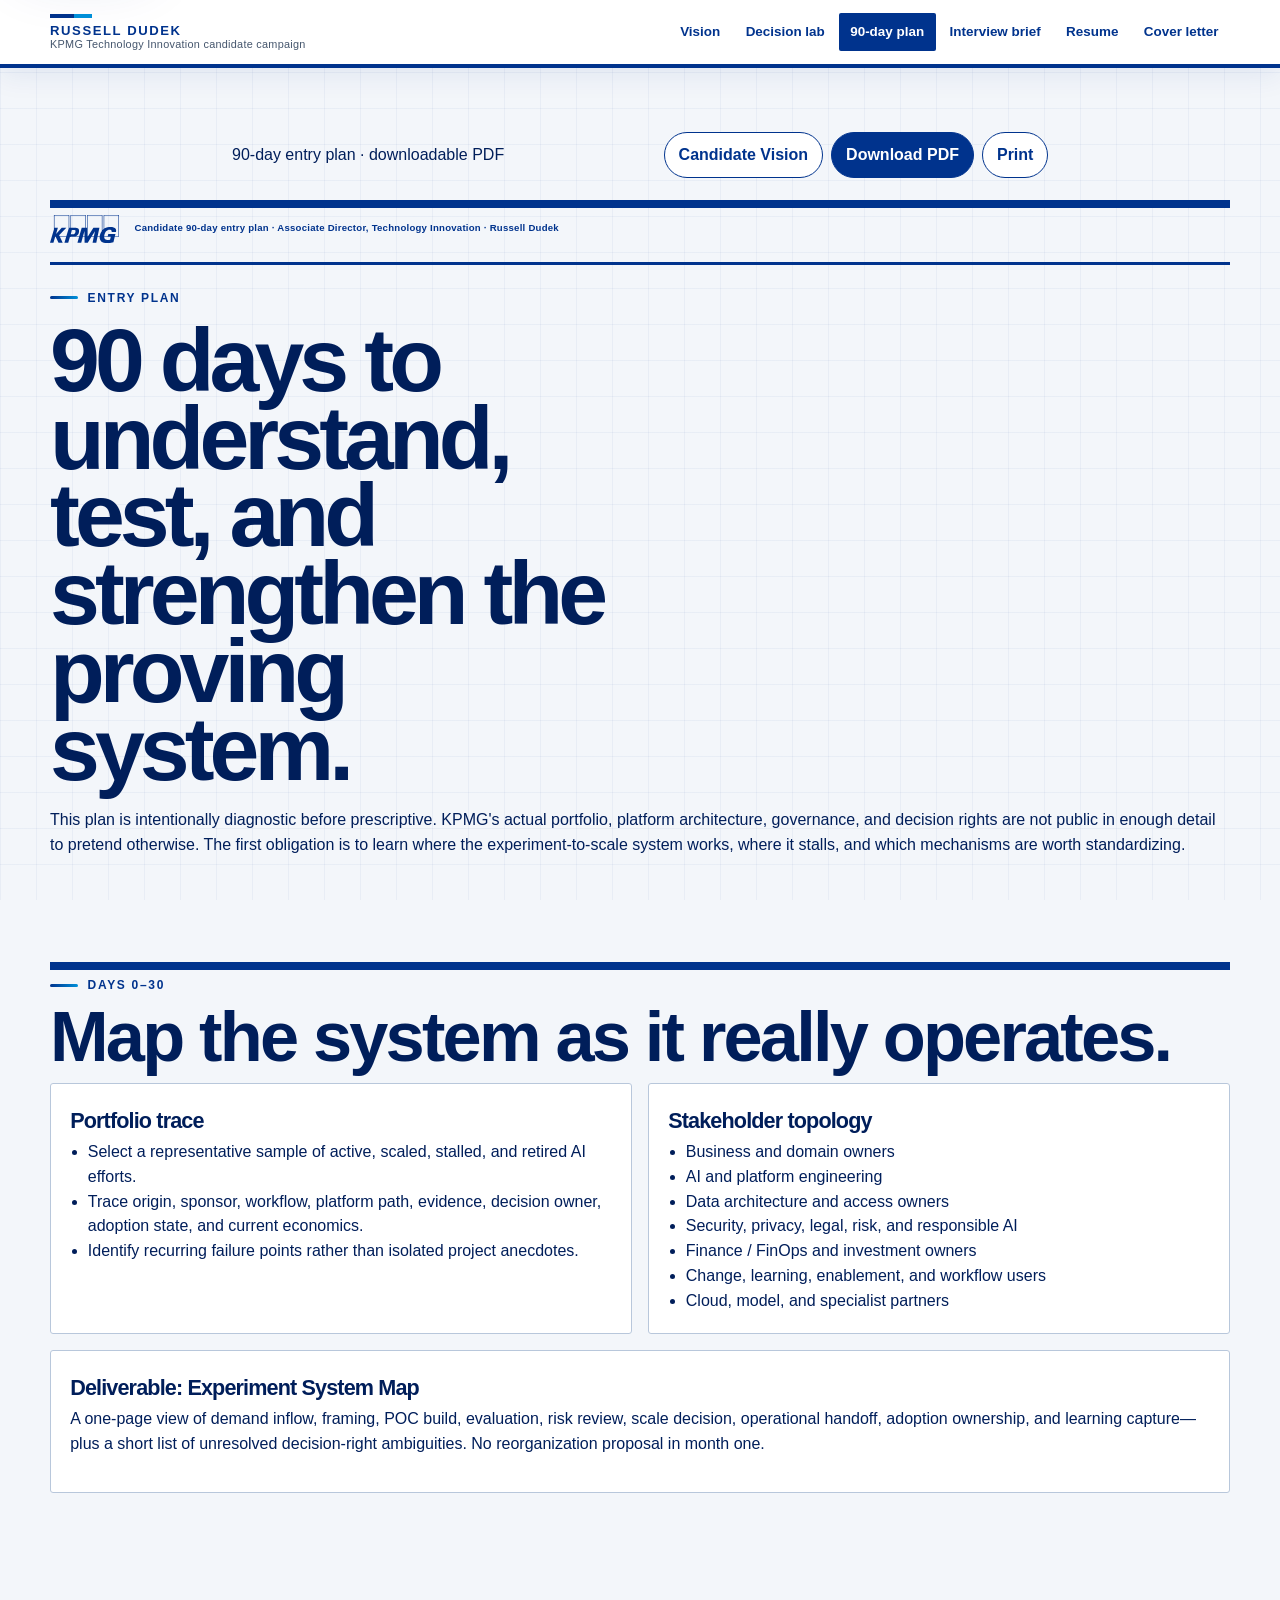
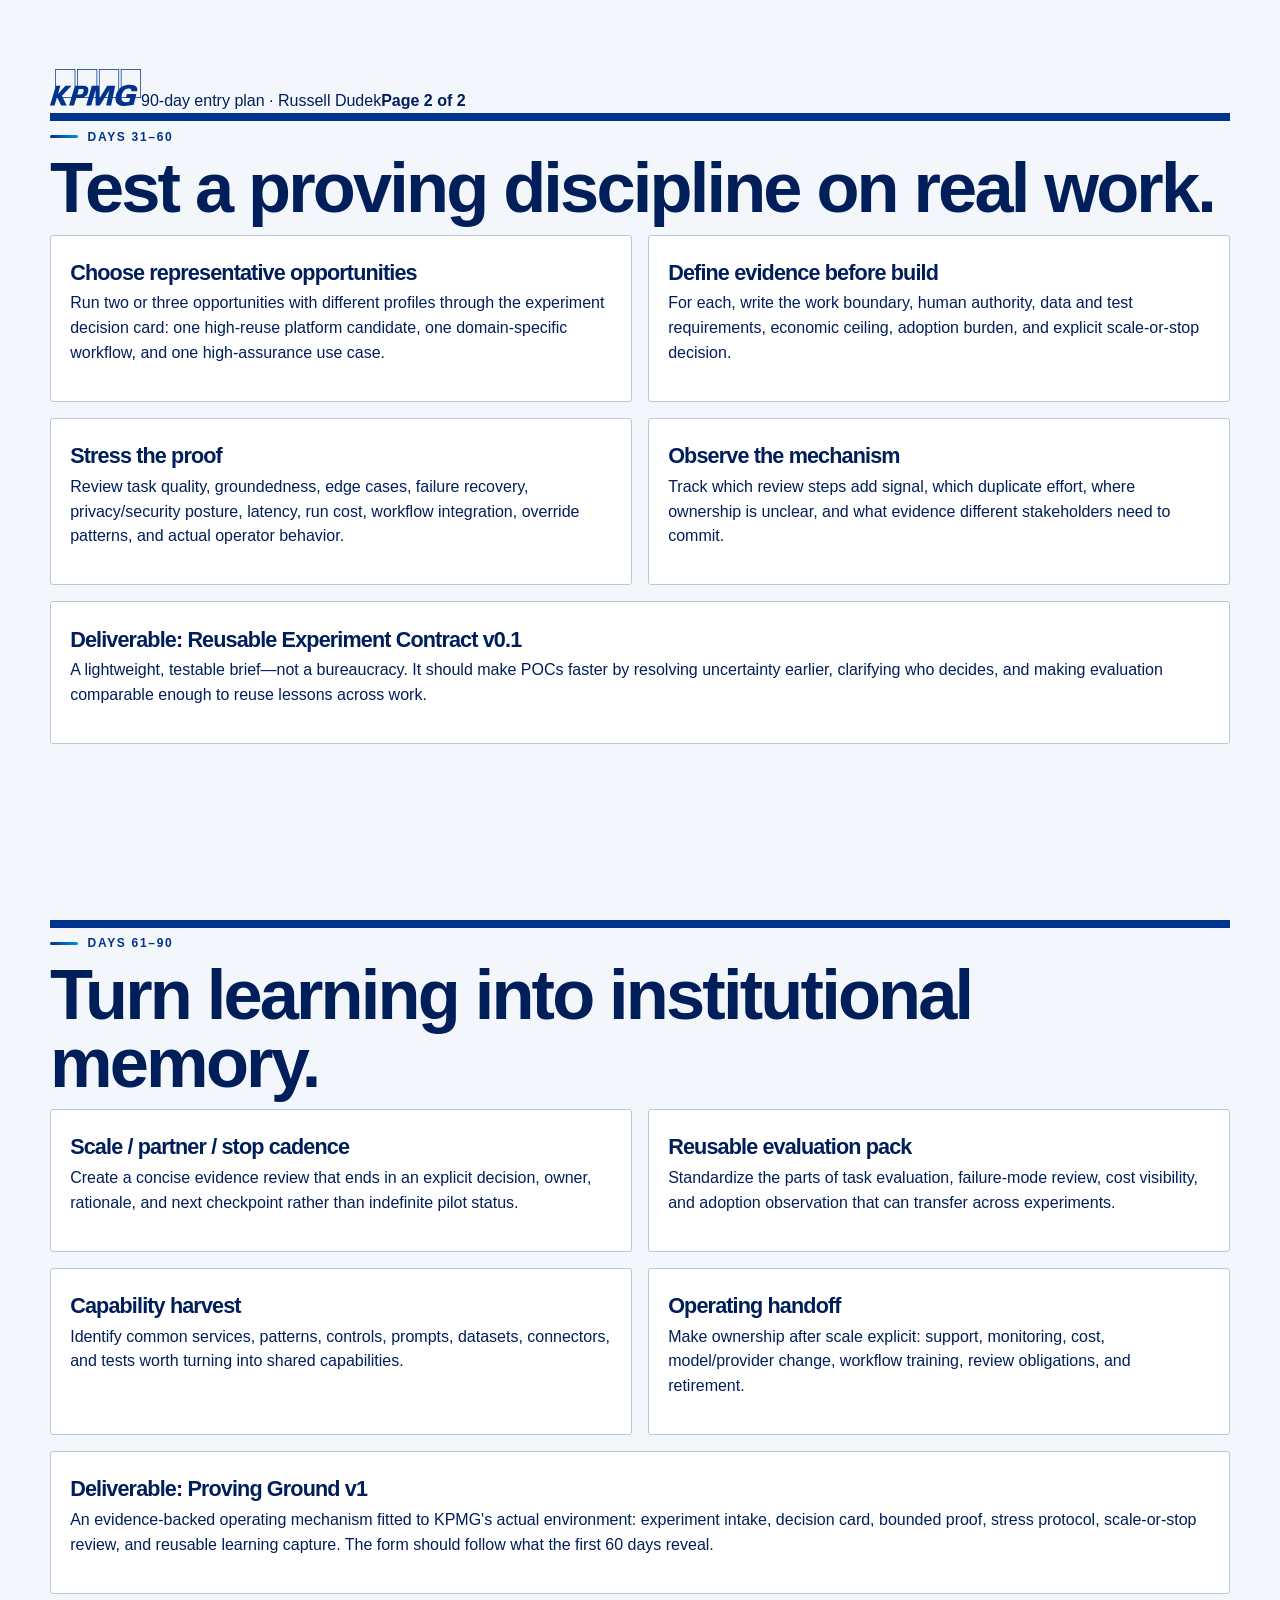
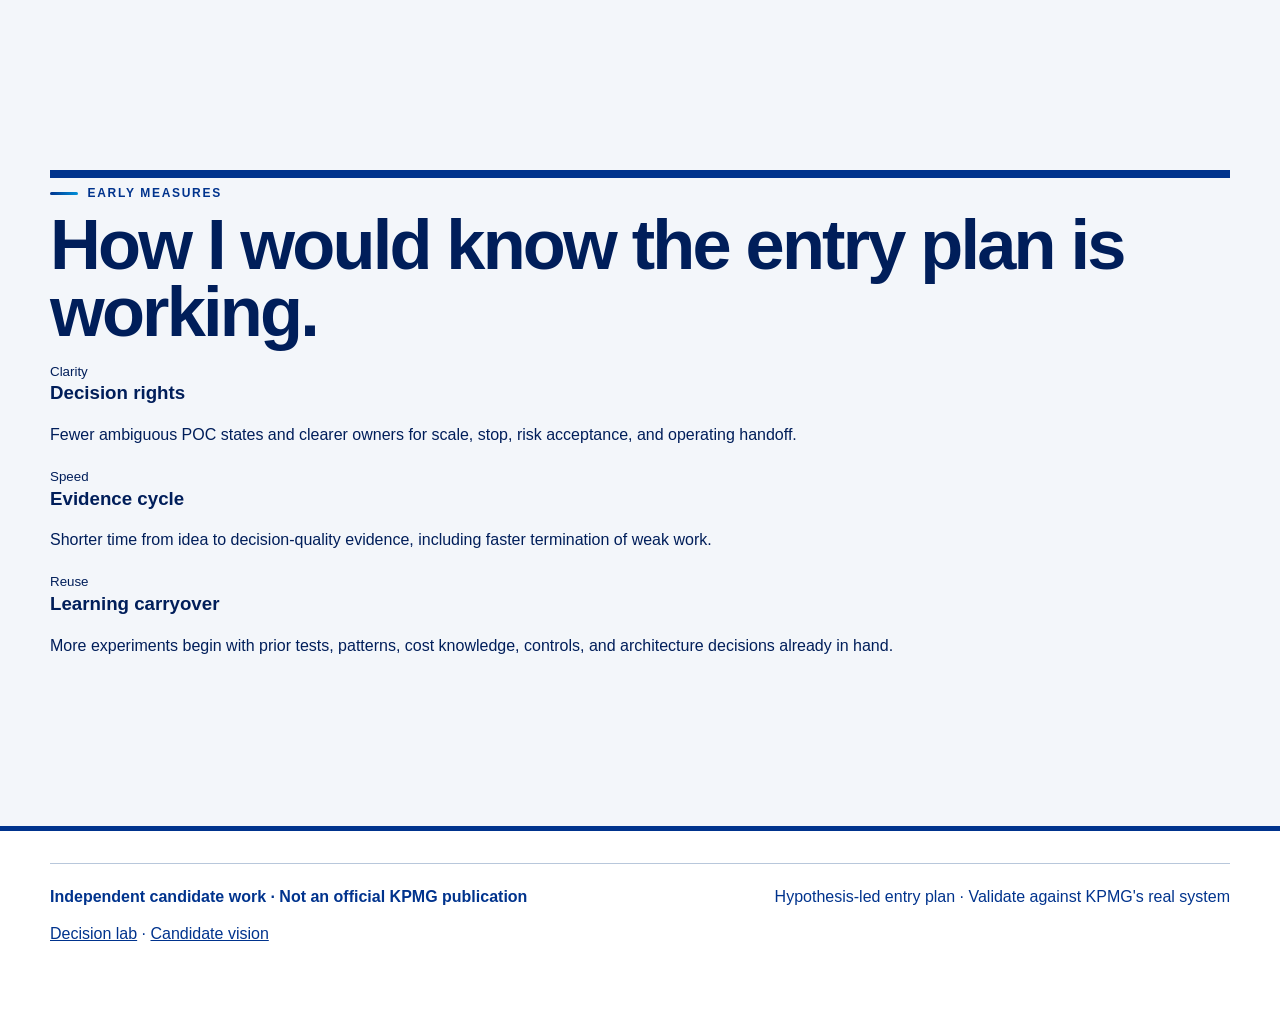
==== commit 38372aff: "Normalize 90-day plan navigation and page-two identity" ====
--- a/90-day-plan.html
+++ b/90-day-plan.html
@@ -1,15 +1,37 @@
 <!DOCTYPE html>
+
 <html lang="en">
-<head><meta charset="utf-8"/><meta content="width=device-width, initial-scale=1" name="viewport"/><meta content="First 90-day entry plan for KPMG Associate Director, Technology Innovation candidate campaign." name="description"/><title>90-Day Entry Plan | Russell Dudek</title><link href="styles.css" rel="stylesheet"/><link href="brand-tokens.css" rel="stylesheet"/><link href="brand-fidelity.css" rel="stylesheet"/><link href="document-brand.css" rel="stylesheet"/><meta content="KPMG – Technology Innovation" name="roleforge:chat-name"/><meta content="KPMG" name="roleforge:company"/><meta content="Associate Director, Technology Innovation" name="roleforge:role"/><meta content="https://www.kpmguscareers.com/jobdetail/?jobId=134718-B&amp;srcCat=Job+Boards&amp;specSrc=LinkedIn" name="roleforge:job-posting"/><meta content="russelldudek/KPMG" name="roleforge:repository"/><meta content="US Letter" name="roleforge:page-size"/><link href="assets/brand/kpmg-logo.svg" rel="icon" type="image/svg+xml"/></head>
-<body class="report-body plan-report kpmg-brand">
+<head><meta charset="utf-8"/><meta content="width=device-width, initial-scale=1" name="viewport"/><meta content="First 90-day entry plan for KPMG Associate Director, Technology Innovation candidate campaign." name="description"/><title>90-Day Entry Plan | Russell Dudek</title><link href="styles.css" rel="stylesheet"/><link href="brand-tokens.css" rel="stylesheet"/><meta content="KPMG – Technology Innovation" name="roleforge:chat-name"/><meta content="KPMG" name="roleforge:company"/><meta content="Associate Director, Technology Innovation" name="roleforge:role"/><meta content="https://www.kpmguscareers.com/jobdetail/?jobId=134718-B&amp;srcCat=Job+Boards&amp;specSrc=LinkedIn" name="roleforge:job-posting"/><meta content="russelldudek/KPMG" name="roleforge:repository"/><meta content="US Letter" name="roleforge:page-size"/><link href="assets/brand/kpmg-logo.svg" rel="icon" type="image/svg+xml"/><link href="brand-fidelity.css" rel="stylesheet"/><link href="document-brand.css" rel="stylesheet"/><link href="site-qa.css" rel="stylesheet"/></head>
+<body class="kpmg-brand plan-report report-body">
 <a class="skip-link" href="#main">Skip to content</a>
-<nav aria-label="Campaign navigation" class="site-nav"><a aria-label="KPMG Technology Innovation candidate vision by Russell Dudek" class="brand" href="index.html"><img alt="KPMG" class="kpmg-nav-logo" src="assets/brand/kpmg-logo.svg"/><span><strong>Candidate vision</strong><small>Technology Innovation · Russell Dudek</small></span></a><div class="nav-links"><a href="index.html">Vision</a><a href="decision-lab.html">Decision lab</a><a href="interview-brief.html">Interview brief</a><a href="resume.html">Resume</a></div></nav>
-<main class="brief-page" id="main"><div class="shell"><div class="print-actions report-actions"><span>90-day entry plan · downloadable PDF</span><span class="document-action-group"><a href="index.html">Candidate Vision</a><a class="download-link" download href="docs/Russell-Dudek-KPMG-90-Day-Plan.pdf">Download PDF</a><button onclick="window.print()" type="button">Print</button></span></div>
-<div class="section-head"><div class="report-brandline"><img alt="KPMG" src="assets/brand/kpmg-logo.svg"/><span>Candidate 90-day entry plan · Associate Director, Technology Innovation · Independent work by Russell Dudek</span></div><span class="eyebrow">Entry plan</span><h1 style="max-width:12ch;font-size:clamp(3rem,7vw,6rem)">90 days to understand, test, and strengthen the proving system.</h1><p>This plan is intentionally diagnostic before prescriptive. KPMG's actual portfolio, platform architecture, governance, and decision rights are not public in enough detail to pretend otherwise. The first obligation is to learn where the experiment-to-scale system works, where it stalls, and which mechanisms are worth standardizing.</p></div>
-<section aria-labelledby="p1"><div class="section-head"><span class="eyebrow">Days 0–30</span><h2 id="p1">Map the system as it really operates.</h2></div><div class="brief-grid"><article class="brief-card"><h2>Portfolio trace</h2><ul><li>Select a representative sample of active, scaled, stalled, and retired AI efforts.</li><li>Trace origin, sponsor, workflow, platform path, evidence, decision owner, adoption state, and current economics.</li><li>Identify recurring failure points rather than isolated project anecdotes.</li></ul></article><article class="brief-card"><h2>Stakeholder topology</h2><ul><li>Business and domain owners</li><li>AI and platform engineering</li><li>Data architecture and access owners</li><li>Security, privacy, legal, risk, and responsible AI</li><li>Finance / FinOps and investment owners</li><li>Change, learning, enablement, and workflow users</li><li>Cloud, model, and specialist partners</li></ul></article><article class="brief-card wide"><h2>Deliverable: Experiment System Map</h2><p>A one-page view of demand inflow, framing, POC build, evaluation, risk review, scale decision, operational handoff, adoption ownership, and learning capture—plus a short list of unresolved decision-right ambiguities. No reorganization proposal in month one.</p></article></div></section>
-<section aria-labelledby="p2" class="print-break-before"><div class="section-head"><span class="eyebrow">Days 31–60</span><h2 id="p2">Test a proving discipline on real work.</h2></div><div class="brief-grid"><article class="brief-card"><h2>Choose representative opportunities</h2><p>Run two or three opportunities with different profiles through the experiment decision card: one high-reuse platform candidate, one domain-specific workflow, and one high-assurance use case.</p></article><article class="brief-card"><h2>Define evidence before build</h2><p>For each, write the work boundary, human authority, data and test requirements, economic ceiling, adoption burden, and explicit scale-or-stop decision.</p></article><article class="brief-card"><h2>Stress the proof</h2><p>Review task quality, groundedness, edge cases, failure recovery, privacy/security posture, latency, run cost, workflow integration, override patterns, and actual operator behavior.</p></article><article class="brief-card"><h2>Observe the mechanism</h2><p>Track which review steps add signal, which duplicate effort, where ownership is unclear, and what evidence different stakeholders need to commit.</p></article><article class="brief-card wide"><h2>Deliverable: Reusable Experiment Contract v0.1</h2><p>A lightweight, testable brief—not a bureaucracy. It should make POCs faster by resolving uncertainty earlier, clarifying who decides, and making evaluation comparable enough to reuse lessons across work.</p></article></div></section>
-<section aria-labelledby="p3"><div class="section-head"><span class="eyebrow">Days 61–90</span><h2 id="p3">Turn learning into institutional memory.</h2></div><div class="brief-grid"><article class="brief-card"><h2>Scale / partner / stop cadence</h2><p>Create a concise evidence review that ends in an explicit decision, owner, rationale, and next checkpoint rather than indefinite pilot status.</p></article><article class="brief-card"><h2>Reusable evaluation pack</h2><p>Standardize the parts of task evaluation, failure-mode review, cost visibility, and adoption observation that can transfer across experiments.</p></article><article class="brief-card"><h2>Capability harvest</h2><p>Identify common services, patterns, controls, prompts, datasets, connectors, and tests worth turning into shared capabilities.</p></article><article class="brief-card"><h2>Operating handoff</h2><p>Make ownership after scale explicit: support, monitoring, cost, model/provider change, workflow training, review obligations, and retirement.</p></article><article class="brief-card wide"><h2>Deliverable: Proving Ground v1</h2><p>An evidence-backed operating mechanism fitted to KPMG's actual environment: experiment intake, decision card, bounded proof, stress protocol, scale-or-stop review, and reusable learning capture. The form should follow what the first 60 days reveal.</p></article></div></section>
-<section aria-labelledby="measures" class="plan-closeout-section"><div class="section-head"><span class="eyebrow">Early measures</span><h2 id="measures">How I would know the entry plan is working.</h2></div><div class="scorecard-grid"><article class="score-item"><small>Clarity</small><h3>Decision rights</h3><p>Fewer ambiguous POC states and clearer owners for scale, stop, risk acceptance, and operating handoff.</p></article><article class="score-item"><small>Speed</small><h3>Evidence cycle</h3><p>Shorter time from idea to decision-quality evidence, including faster termination of weak work.</p></article><article class="score-item"><small>Reuse</small><h3>Learning carryover</h3><p>More experiments begin with prior tests, patterns, cost knowledge, controls, and architecture decisions already in hand.</p></article></div></section>
+<nav aria-label="Campaign navigation" class="site-nav"><a aria-label="Russell Dudek KPMG Technology Innovation candidate campaign" class="candidate-nav-brand" href="index.html"><strong>Russell Dudek</strong><small>KPMG Technology Innovation candidate campaign</small></a><button aria-controls="primary-nav" aria-expanded="false" class="nav-toggle" type="button"><span>Menu</span><i aria-hidden="true"></i></button><div class="nav-links" id="primary-nav"><a href="index.html">Vision</a><a href="decision-lab.html">Decision lab</a><a aria-current="page" href="90-day-plan.html">90-day plan</a><a href="interview-brief.html">Interview brief</a><a href="resume.html">Resume</a><a href="cover-letter.html">Cover letter</a></div></nav>
+<main class="brief-page" id="main"><div class="shell"><div class="print-actions report-actions"><span>90-day entry plan · downloadable PDF</span><span class="document-action-group"><a href="index.html">Candidate Vision</a><a class="download-link" download="" href="docs/Russell-Dudek-KPMG-90-Day-Plan.pdf">Download PDF</a><button onclick="window.print()" type="button">Print</button></span></div>
+<div class="section-head"><div class="report-brandline"><img alt="KPMG" src="assets/brand/kpmg-logo.svg"/><span>Candidate 90-day entry plan · Associate Director, Technology Innovation · Russell Dudek</span></div><span class="eyebrow">Entry plan</span><h1 style="max-width:12ch;font-size:clamp(3rem,7vw,6rem)">90 days to understand, test, and strengthen the proving system.</h1><p>This plan is intentionally diagnostic before prescriptive. KPMG's actual portfolio, platform architecture, governance, and decision rights are not public in enough detail to pretend otherwise. The first obligation is to learn where the experiment-to-scale system works, where it stalls, and which mechanisms are worth standardizing.</p></div>
+<section aria-labelledby="p1"><div class="section-head"><span class="eyebrow">Days 0–30</span><h2 id="p1">Map the system as it really operates.</h2></div><div class="brief-grid">
+<article class="brief-card"><h2>Portfolio trace</h2><ul><li>Select a representative sample of active, scaled, stalled, and retired AI efforts.</li><li>Trace origin, sponsor, workflow, platform path, evidence, decision owner, adoption state, and current economics.</li><li>Identify recurring failure points rather than isolated project anecdotes.</li></ul></article>
+<article class="brief-card"><h2>Stakeholder topology</h2><ul><li>Business and domain owners</li><li>AI and platform engineering</li><li>Data architecture and access owners</li><li>Security, privacy, legal, risk, and responsible AI</li><li>Finance / FinOps and investment owners</li><li>Change, learning, enablement, and workflow users</li><li>Cloud, model, and specialist partners</li></ul></article>
+<article class="brief-card wide"><h2>Deliverable: Experiment System Map</h2><p>A one-page view of demand inflow, framing, POC build, evaluation, risk review, scale decision, operational handoff, adoption ownership, and learning capture—plus a short list of unresolved decision-right ambiguities. No reorganization proposal in month one.</p></article>
+</div></section>
+<section aria-labelledby="p2" class="print-break-before"><div class="report-continuation"><img alt="KPMG" src="assets/brand/kpmg-logo.svg"/><span>90-day entry plan · Russell Dudek</span><b>Page 2 of 2</b></div><div class="section-head"><span class="eyebrow">Days 31–60</span><h2 id="p2">Test a proving discipline on real work.</h2></div><div class="brief-grid">
+<article class="brief-card"><h2>Choose representative opportunities</h2><p>Run two or three opportunities with different profiles through the experiment decision card: one high-reuse platform candidate, one domain-specific workflow, and one high-assurance use case.</p></article>
+<article class="brief-card"><h2>Define evidence before build</h2><p>For each, write the work boundary, human authority, data and test requirements, economic ceiling, adoption burden, and explicit scale-or-stop decision.</p></article>
+<article class="brief-card"><h2>Stress the proof</h2><p>Review task quality, groundedness, edge cases, failure recovery, privacy/security posture, latency, run cost, workflow integration, override patterns, and actual operator behavior.</p></article>
+<article class="brief-card"><h2>Observe the mechanism</h2><p>Track which review steps add signal, which duplicate effort, where ownership is unclear, and what evidence different stakeholders need to commit.</p></article>
+<article class="brief-card wide"><h2>Deliverable: Reusable Experiment Contract v0.1</h2><p>A lightweight, testable brief—not a bureaucracy. It should make POCs faster by resolving uncertainty earlier, clarifying who decides, and making evaluation comparable enough to reuse lessons across work.</p></article>
+</div></section>
+<section aria-labelledby="p3"><div class="section-head"><span class="eyebrow">Days 61–90</span><h2 id="p3">Turn learning into institutional memory.</h2></div><div class="brief-grid">
+<article class="brief-card"><h2>Scale / partner / stop cadence</h2><p>Create a concise evidence review that ends in an explicit decision, owner, rationale, and next checkpoint rather than indefinite pilot status.</p></article>
+<article class="brief-card"><h2>Reusable evaluation pack</h2><p>Standardize the parts of task evaluation, failure-mode review, cost visibility, and adoption observation that can transfer across experiments.</p></article>
+<article class="brief-card"><h2>Capability harvest</h2><p>Identify common services, patterns, controls, prompts, datasets, connectors, and tests worth turning into shared capabilities.</p></article>
+<article class="brief-card"><h2>Operating handoff</h2><p>Make ownership after scale explicit: support, monitoring, cost, model/provider change, workflow training, review obligations, and retirement.</p></article>
+<article class="brief-card wide"><h2>Deliverable: Proving Ground v1</h2><p>An evidence-backed operating mechanism fitted to KPMG's actual environment: experiment intake, decision card, bounded proof, stress protocol, scale-or-stop review, and reusable learning capture. The form should follow what the first 60 days reveal.</p></article>
+</div></section>
+<section aria-labelledby="measures" class="plan-closeout-section"><div class="section-head"><span class="eyebrow">Early measures</span><h2 id="measures">How I would know the entry plan is working.</h2></div><div class="scorecard-grid">
+<article class="score-item"><small>Clarity</small><h3>Decision rights</h3><p>Fewer ambiguous POC states and clearer owners for scale, stop, risk acceptance, and operating handoff.</p></article>
+<article class="score-item"><small>Speed</small><h3>Evidence cycle</h3><p>Shorter time from idea to decision-quality evidence, including faster termination of weak work.</p></article>
+<article class="score-item"><small>Reuse</small><h3>Learning carryover</h3><p>More experiments begin with prior tests, patterns, cost knowledge, controls, and architecture decisions already in hand.</p></article>
+</div>
+</section>
 </div></main>
 <footer class="site-footer"><div class="shell footer-grid"><span class="independent-note">Independent candidate work · Not an official KPMG publication</span><span>Hypothesis-led entry plan · Validate against KPMG's real system</span><span><a href="decision-lab.html">Decision lab</a> · <a href="index.html">Candidate vision</a></span></div></footer>
-</body></html>
+<script defer="True" src="app.js"></script></body></html>
--- a/site-qa.css
+++ b/site-qa.css
@@ -0,0 +1,39 @@
+/* Full-site QA corrections: one employer lockup per page, consistent navigation, resilient responsive behavior. */
+.site-nav{min-height:64px}
+.site-nav .candidate-nav-brand{display:grid;gap:.05rem;min-width:0;text-decoration:none;color:var(--brand-primary,#00338D);line-height:1.05}
+.site-nav .candidate-nav-brand strong{font-size:.82rem;letter-spacing:.12em;text-transform:uppercase}
+.site-nav .candidate-nav-brand small{font-size:.68rem;color:#45566d;letter-spacing:.025em}
+.site-nav .candidate-nav-brand::before{content:"";display:block;width:42px;height:4px;margin-bottom:.35rem;background:linear-gradient(90deg,var(--brand-primary,#00338D) 0 56%,var(--brand-accent,#0091DA) 56%)}
+.site-nav .nav-links a[aria-current="page"]{background:var(--brand-primary,#00338D);color:#fff}
+.site-nav .nav-links a[aria-current="page"]:hover{background:var(--brand-dark,#001E5A)}
+.lab-page{padding-top:3.25rem}
+.lab-hero .artifact-lockup{grid-template-columns:108px 1fr;width:min(560px,100%);margin:0 0 1.35rem;padding:.8rem 1rem;box-shadow:0 12px 32px rgba(0,51,141,.12);border-left-width:6px}
+.lab-hero .artifact-lockup img{width:104px;height:54px}
+.lab-hero .artifact-lockup strong{font-size:1rem}
+.site-footer .shell,.site-footer .footer-grid{gap:.75rem 1.25rem;flex-wrap:wrap}
+[id]{scroll-margin-top:88px}
+@media(max-width:900px){.site-nav{align-items:center;flex-wrap:wrap}.site-nav .nav-toggle{display:flex;align-items:center;gap:.55rem}.site-nav .nav-links{display:none;position:absolute;top:100%;left:1rem;right:1rem;padding:.7rem;background:#fff;border:1px solid var(--line);border-radius:4px;box-shadow:var(--shadow);z-index:100}.site-nav .nav-links.is-open{display:grid;grid-template-columns:repeat(2,minmax(0,1fr))}.site-nav .nav-links a{padding:.72rem}.site-nav .candidate-nav-brand small{display:block}.lab-page{padding-top:2.4rem}}
+@media(max-width:560px){.site-nav .candidate-nav-brand small{font-size:.63rem}.site-nav .nav-links.is-open{grid-template-columns:1fr}.lab-hero .artifact-lockup{grid-template-columns:1fr;gap:.35rem}.lab-hero .artifact-lockup img{width:96px;height:48px}}
+@media print{.site-nav,.nav-toggle{display:none!important}}
+/* Override legacy document-route mobile navigation so the menu has one state model. */
+@media(max-width:900px){
+  body.kpmg-brand .site-nav .nav-links,
+  body.doc-body .site-nav .nav-links,
+  body.report-body .site-nav .nav-links{display:none;position:absolute;top:100%;left:1rem;right:1rem;width:auto;padding:.7rem;background:#fff;border:1px solid var(--line);border-radius:4px;box-shadow:var(--shadow);z-index:100;overflow:visible;flex-wrap:initial}
+  body.kpmg-brand .site-nav .nav-links.is-open,
+  body.doc-body .site-nav .nav-links.is-open,
+  body.report-body .site-nav .nav-links.is-open{display:grid;grid-template-columns:repeat(2,minmax(0,1fr))}
+  body.kpmg-brand .site-nav .nav-links a,
+  body.doc-body .site-nav .nav-links a,
+  body.report-body .site-nav .nav-links a{white-space:normal;background:transparent;border:0}
+}
+@media(max-width:560px){
+  body.kpmg-brand .site-nav .nav-links.is-open,
+  body.doc-body .site-nav .nav-links.is-open,
+  body.report-body .site-nav .nav-links.is-open{grid-template-columns:1fr}
+}
+@media(max-width:900px){
+  body.kpmg-brand .site-nav .nav-links a[aria-current="page"],
+  body.doc-body .site-nav .nav-links a[aria-current="page"],
+  body.report-body .site-nav .nav-links a[aria-current="page"]{background:var(--brand-primary,#00338D)!important;color:#fff!important}
+}
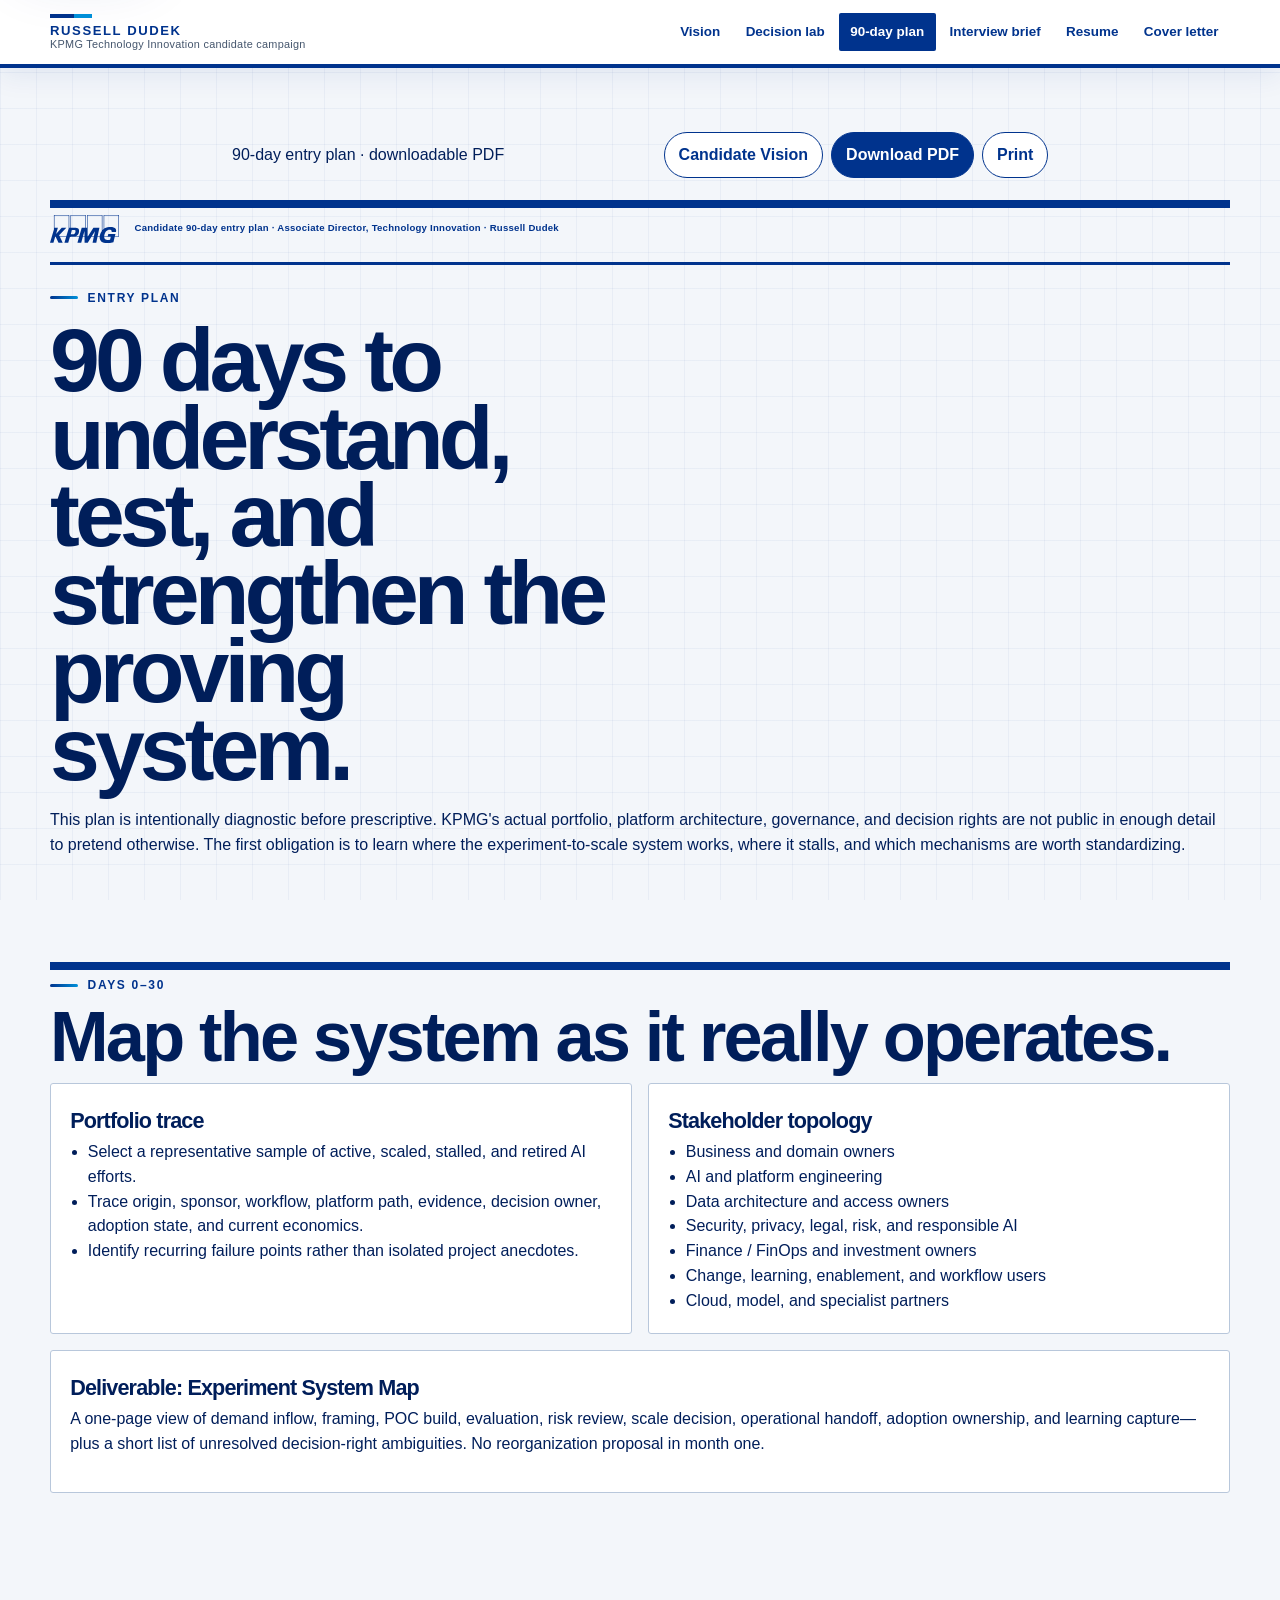
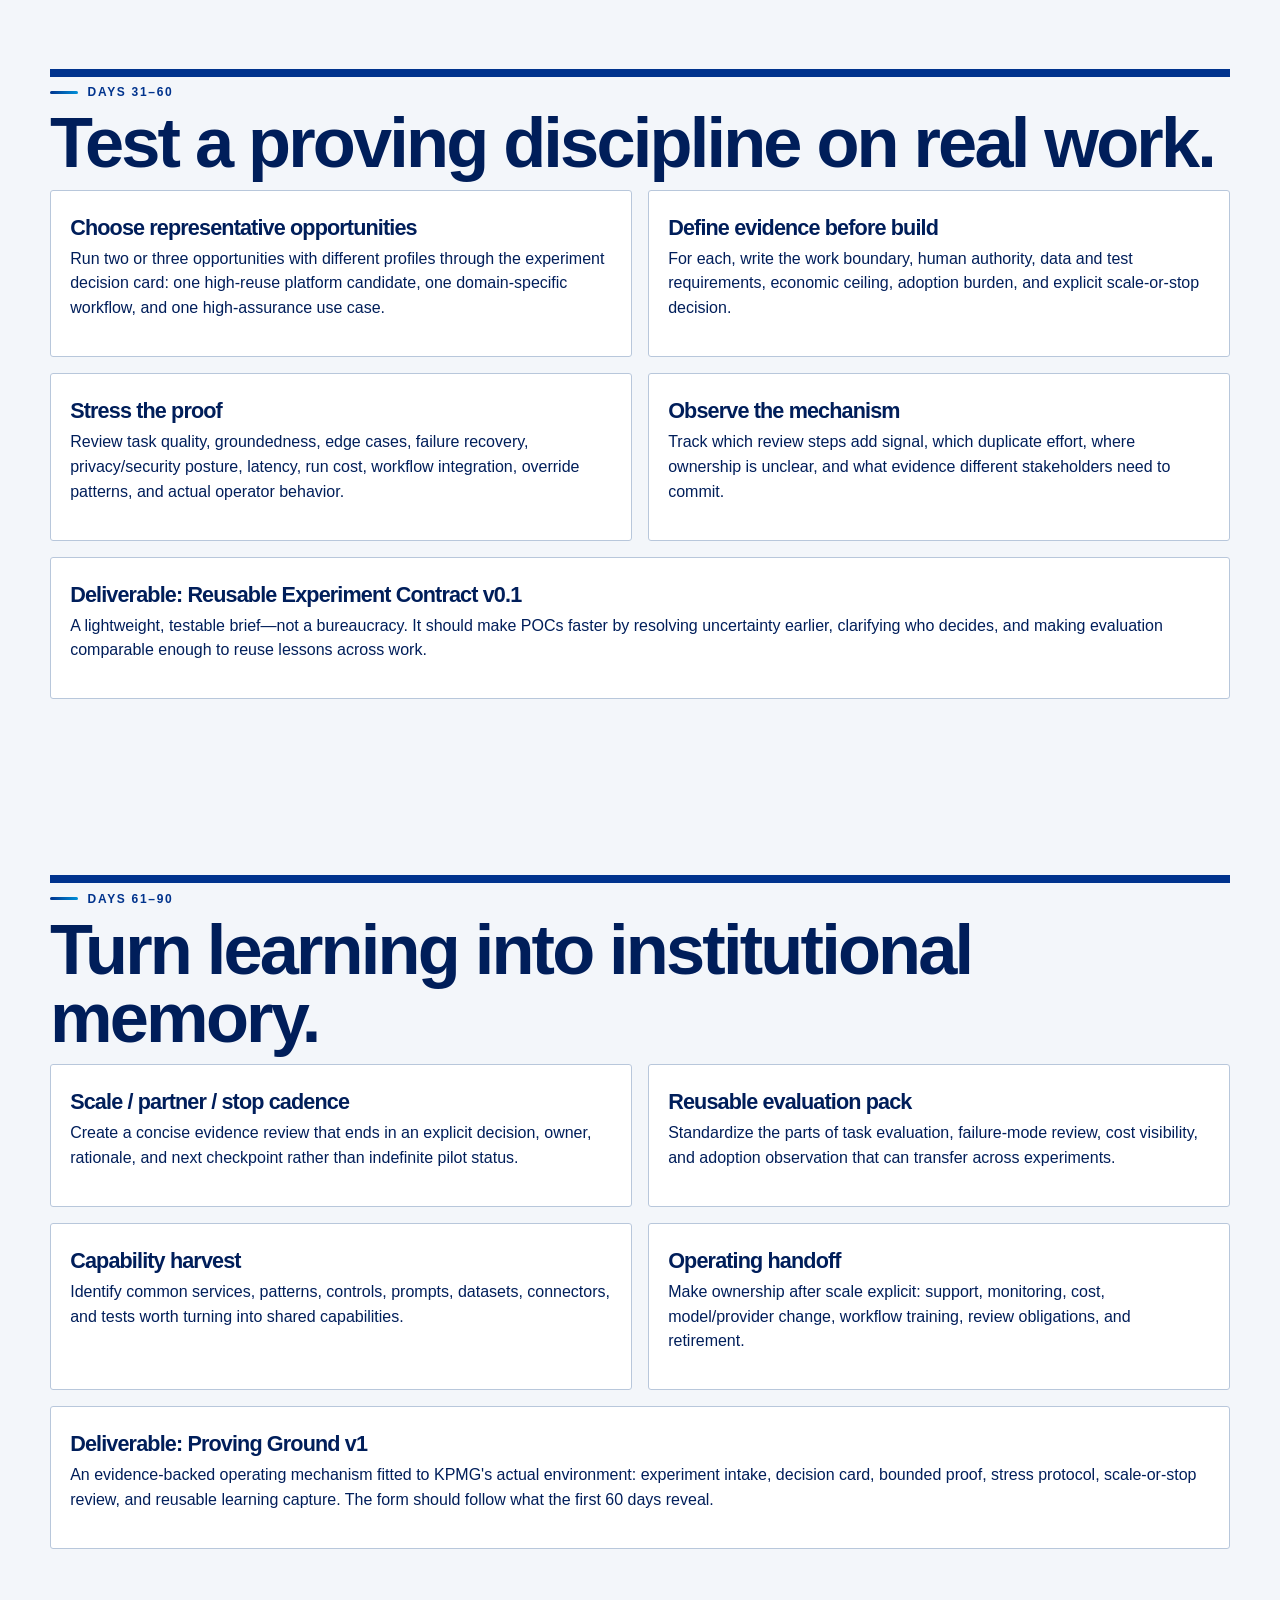
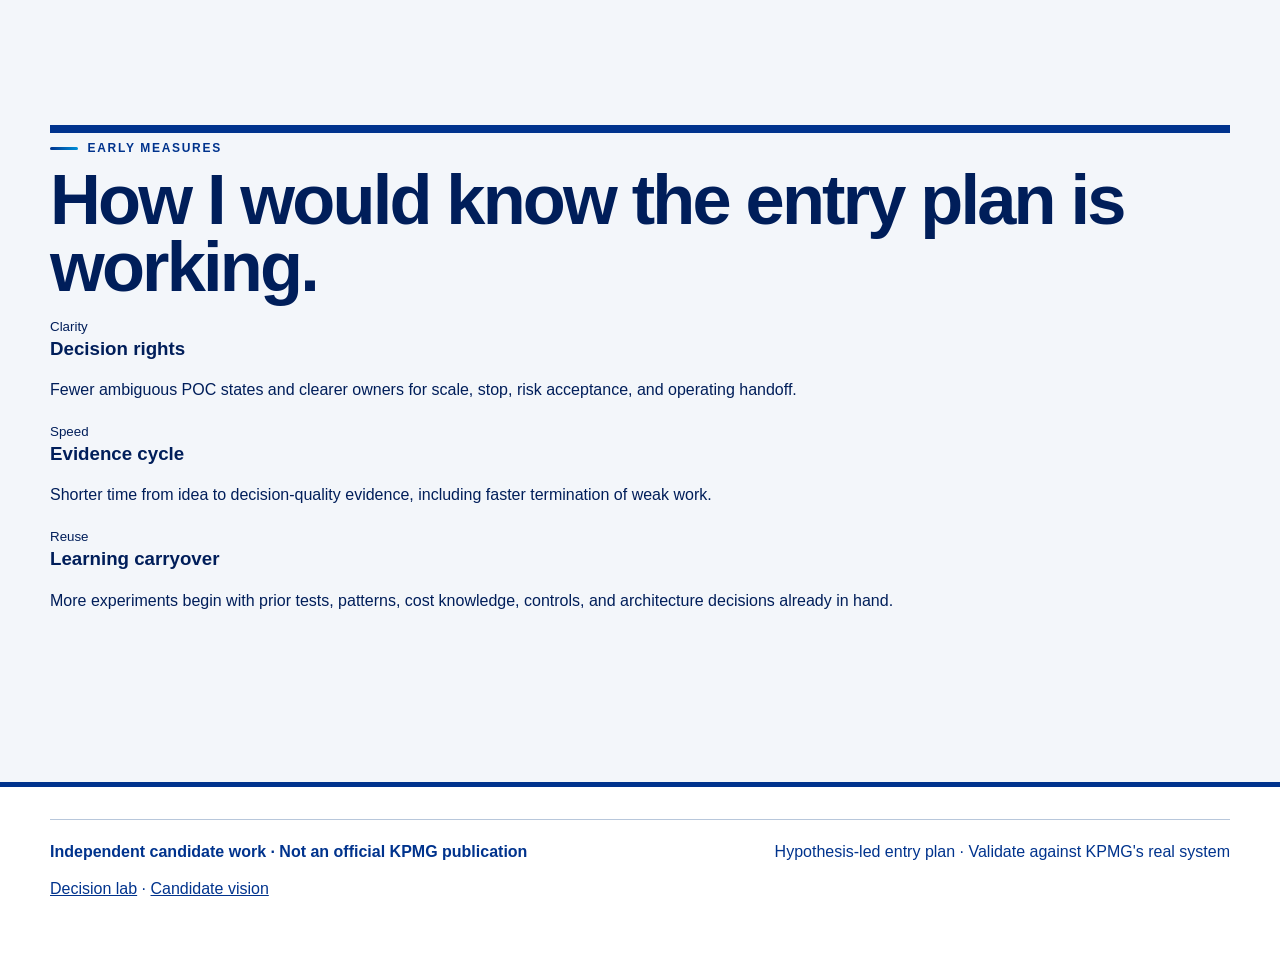
==== commit f91fac2f: "Record candidate-facing confidentiality audit" ====
--- a/90-day-plan.html
+++ b/90-day-plan.html
@@ -1,7 +1,7 @@
 <!DOCTYPE html>
 
 <html lang="en">
-<head><meta charset="utf-8"/><meta content="width=device-width, initial-scale=1" name="viewport"/><meta content="First 90-day entry plan for KPMG Associate Director, Technology Innovation candidate campaign." name="description"/><title>90-Day Entry Plan | Russell Dudek</title><link href="styles.css" rel="stylesheet"/><link href="brand-tokens.css" rel="stylesheet"/><meta content="KPMG – Technology Innovation" name="roleforge:chat-name"/><meta content="KPMG" name="roleforge:company"/><meta content="Associate Director, Technology Innovation" name="roleforge:role"/><meta content="https://www.kpmguscareers.com/jobdetail/?jobId=134718-B&amp;srcCat=Job+Boards&amp;specSrc=LinkedIn" name="roleforge:job-posting"/><meta content="russelldudek/KPMG" name="roleforge:repository"/><meta content="US Letter" name="roleforge:page-size"/><link href="assets/brand/kpmg-logo.svg" rel="icon" type="image/svg+xml"/><link href="brand-fidelity.css" rel="stylesheet"/><link href="document-brand.css" rel="stylesheet"/><link href="site-qa.css" rel="stylesheet"/></head>
+<head><meta charset="utf-8"/><meta content="width=device-width, initial-scale=1" name="viewport"/><meta content="First 90-day entry plan for KPMG Associate Director, Technology Innovation candidate campaign." name="description"/><title>90-Day Entry Plan | Russell Dudek</title><link href="styles.css" rel="stylesheet"/><link href="brand-tokens.css" rel="stylesheet"/><link href="assets/brand/kpmg-logo.svg" rel="icon" type="image/svg+xml"/><link href="brand-fidelity.css" rel="stylesheet"/><link href="document-brand.css" rel="stylesheet"/><link href="site-qa.css" rel="stylesheet"/></head>
 <body class="kpmg-brand plan-report report-body">
 <a class="skip-link" href="#main">Skip to content</a>
 <nav aria-label="Campaign navigation" class="site-nav"><a aria-label="Russell Dudek KPMG Technology Innovation candidate campaign" class="candidate-nav-brand" href="index.html"><strong>Russell Dudek</strong><small>KPMG Technology Innovation candidate campaign</small></a><button aria-controls="primary-nav" aria-expanded="false" class="nav-toggle" type="button"><span>Menu</span><i aria-hidden="true"></i></button><div class="nav-links" id="primary-nav"><a href="index.html">Vision</a><a href="decision-lab.html">Decision lab</a><a aria-current="page" href="90-day-plan.html">90-day plan</a><a href="interview-brief.html">Interview brief</a><a href="resume.html">Resume</a><a href="cover-letter.html">Cover letter</a></div></nav>
--- a/brand-tokens.css
+++ b/brand-tokens.css
@@ -18,7 +18,7 @@
   --campaign-pass: #00A3A1;
   --campaign-hold: #483698;
 
-  /* Aliases consumed by the existing RoleForge component system */
+  /* Aliases consumed by the existing campaign component system */
   --ink: var(--brand-primary);
   --ink-2: var(--brand-dark);
   --blue: var(--brand-primary);
--- a/document-brand.css
+++ b/document-brand.css
@@ -1 +1,26 @@
-.document-target,.report-brandline{display:flex;align-items:center;gap:.16in;margin:0 0 .18in;padding:0 0 .14in;border-bottom:3px solid #00338D;color:#00338D;font-family:"Noto Sans","Segoe UI",Arial,sans-serif;font-size:7.2pt;font-weight:800;letter-spacing:.025em}.document-target img,.report-brandline img{width:.72in;height:.42in;object-fit:contain;flex:none}.doc-body .resume-section h2,.doc-body .letter-meta,.report-body .eyebrow{color:#00338D}.doc-body .capability{border-radius:2px;border-color:#B8C7DB;background:#F3F6FA}.doc-body .print-page,.doc-body .letter-page{border-top:6px solid #00338D}.report-body .brief-card,.report-body .score-item{border-radius:3px}.report-body .section-head{border-top:8px solid #00338D}@media print{.document-target,.report-brandline{display:flex!important;-webkit-print-color-adjust:exact;print-color-adjust:exact}.document-target img,.report-brandline img{-webkit-print-color-adjust:exact;print-color-adjust:exact}}
+.report-brandline{display:flex;align-items:center;gap:.16in;margin:0 0 .18in;padding:0 0 .14in;border-bottom:3px solid #00338D;color:#00338D;font-family:"Noto Sans","Segoe UI",Arial,sans-serif;font-size:7.2pt;font-weight:800;letter-spacing:.025em}.report-brandline img{width:.72in;height:.42in;object-fit:contain;flex:none}.doc-body .resume-section h2,.doc-body .letter-meta,.report-body .eyebrow{color:#00338D}.doc-body .capability{border-radius:2px;border-color:#B8C7DB;background:#F3F6FA}.doc-body .print-page,.doc-body .letter-page{border-top:6px solid #00338D}.report-body .brief-card,.report-body .score-item{border-radius:3px}.report-body .section-head{border-top:8px solid #00338D}.report-continuation{display:none}
+@media print{
+  .report-brandline{display:flex!important;-webkit-print-color-adjust:exact;print-color-adjust:exact;margin-bottom:.10in;padding-bottom:.075in;font-size:6.8pt}.report-brandline img{-webkit-print-color-adjust:exact;print-color-adjust:exact;width:.62in;height:.34in}
+  .report-continuation{display:flex!important;grid-column:1/-1;align-items:center;gap:.08in;margin:0 0 .065in;padding:0 0 .05in;border-bottom:2px solid #00338D;color:#00338D;font-family:"Noto Sans","Segoe UI",Arial,sans-serif}
+  .report-continuation img{width:.48in;height:.25in;object-fit:contain;flex:none}.report-continuation span{flex:1;font-size:6.9pt;font-weight:800;letter-spacing:.02em}.report-continuation b{font-size:6.7pt;color:#4F5F73;white-space:nowrap}
+  .report-body .brief-page>.shell>.section-head{padding:.28in .42in .11in!important}
+  .report-body .brief-page>.shell>.section-head h1{font-size:27pt!important;line-height:.94!important;margin:.04in 0 .07in!important;max-width:none!important}
+  .report-body .brief-page>.shell>.section-head>p{font-size:8.35pt!important;line-height:1.22!important;margin:0!important}
+  .brief-report .brief-page>.shell>.brief-grid{grid-template-columns:repeat(2,minmax(0,1fr))!important;gap:.055in!important;padding:0 .42in .24in!important}
+  .brief-report .brief-card{padding:.075in .095in!important;font-size:8.05pt!important;line-height:1.17!important;border-radius:3px!important}
+  .brief-report .brief-card h2{font-size:9.65pt!important;line-height:1.08!important;margin:0 0 .025in!important}
+  .brief-report .brief-card p{margin:0 0 .035in!important}.brief-report .brief-card p:last-child{margin-bottom:0!important}
+  .brief-report .brief-card ul,.brief-report .brief-card ol{margin:.02in 0 0!important;padding-left:.145in!important}.brief-report .brief-card li{margin:0!important}
+  .brief-report .source-list{grid-template-columns:1fr 1fr!important;gap:.025in!important}.brief-report .source-list a{padding:.025in .045in!important;font-size:6.75pt!important;line-height:1.12!important}
+  .plan-report section{padding:.07in .42in .085in!important}
+  .plan-report .brief-page>.shell>.section-head{padding:.26in .42in .10in!important}
+  .plan-report .brief-page>.shell>.section-head h1{font-size:26pt!important;line-height:.94!important;margin:.035in 0 .06in!important;max-width:none!important}
+  .plan-report .brief-page>.shell>.section-head>p{font-size:8.15pt!important;line-height:1.2!important;margin:0!important}
+  .plan-report section .section-head{margin-bottom:.04in!important;border-top-width:5px!important;padding-top:.04in!important}
+  .plan-report section .section-head h2{font-size:16.5pt!important;line-height:.98!important;margin:0 0 .02in!important}
+  .plan-report section .brief-grid{gap:.045in!important}
+  .plan-report section .brief-card{padding:.055in .07in!important;font-size:7.55pt!important;line-height:1.13!important}
+  .plan-report section .brief-card h2{font-size:9.05pt!important;line-height:1.06!important;margin:0 0 .018in!important}
+  .plan-report section .brief-card p{margin:0!important}.plan-report section .brief-card ul{margin:.018in 0 0!important;padding-left:.13in!important}.plan-report section .brief-card li{margin:0!important}
+  .plan-report .scorecard-grid{gap:.04in!important}.plan-report .score-item{padding:.055in .065in!important;font-size:7.35pt!important;line-height:1.12!important}.plan-report .score-item h3{font-size:8.7pt!important;margin:.01in 0 .018in!important}.plan-report .score-item p{margin:0!important}.plan-report #measures{font-size:15.5pt!important}
+}
